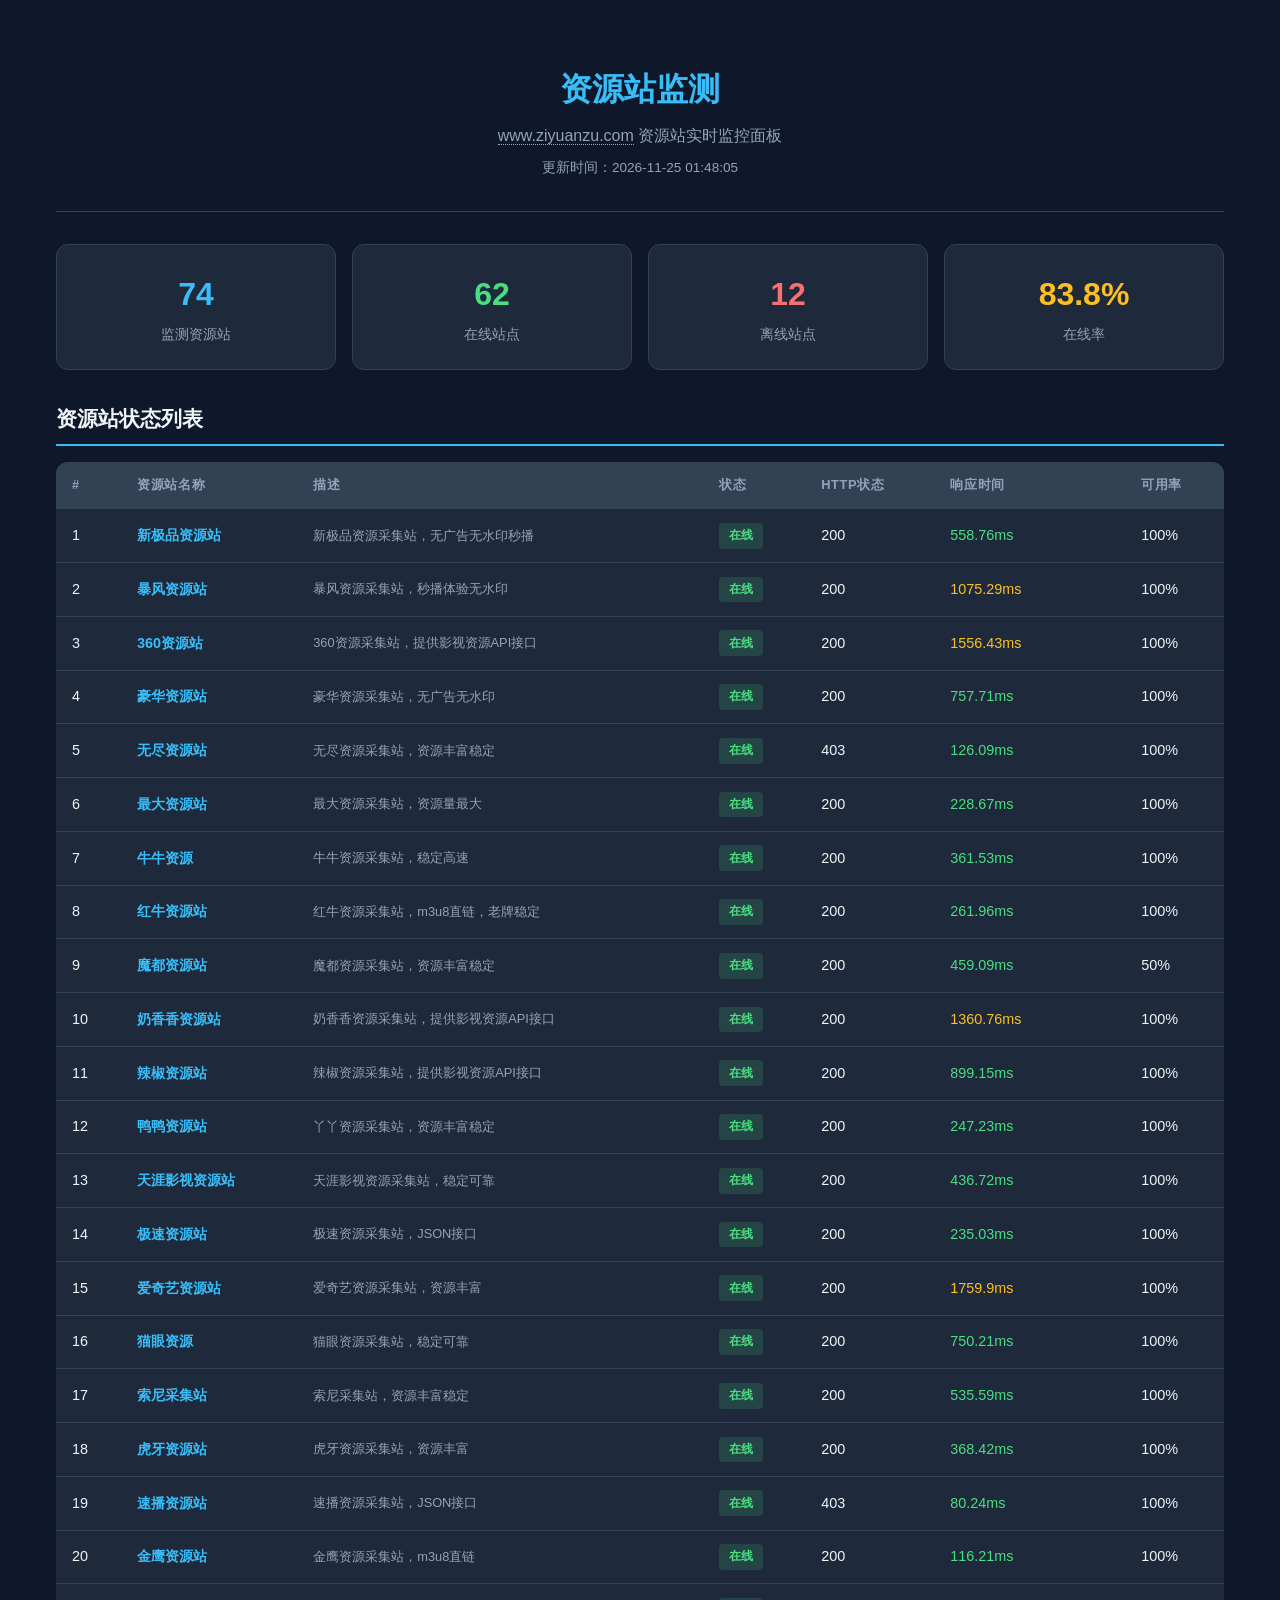
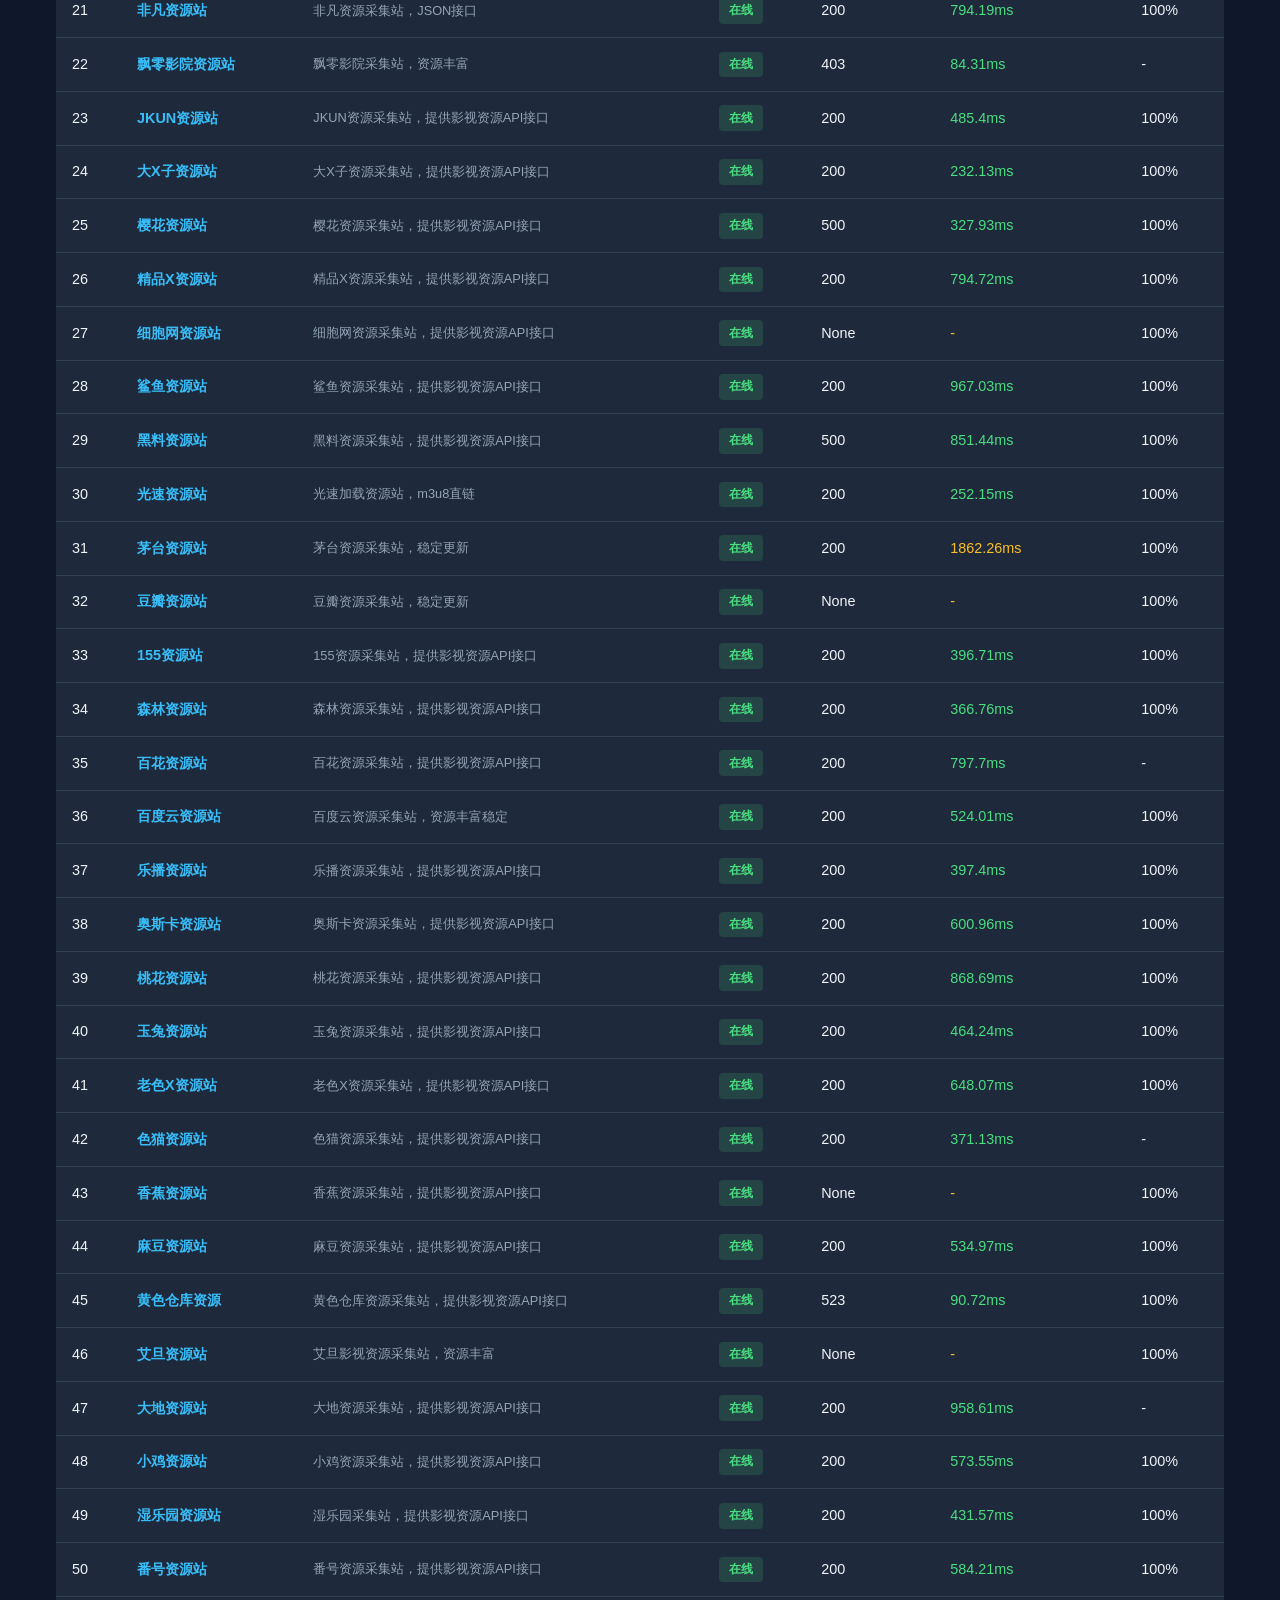
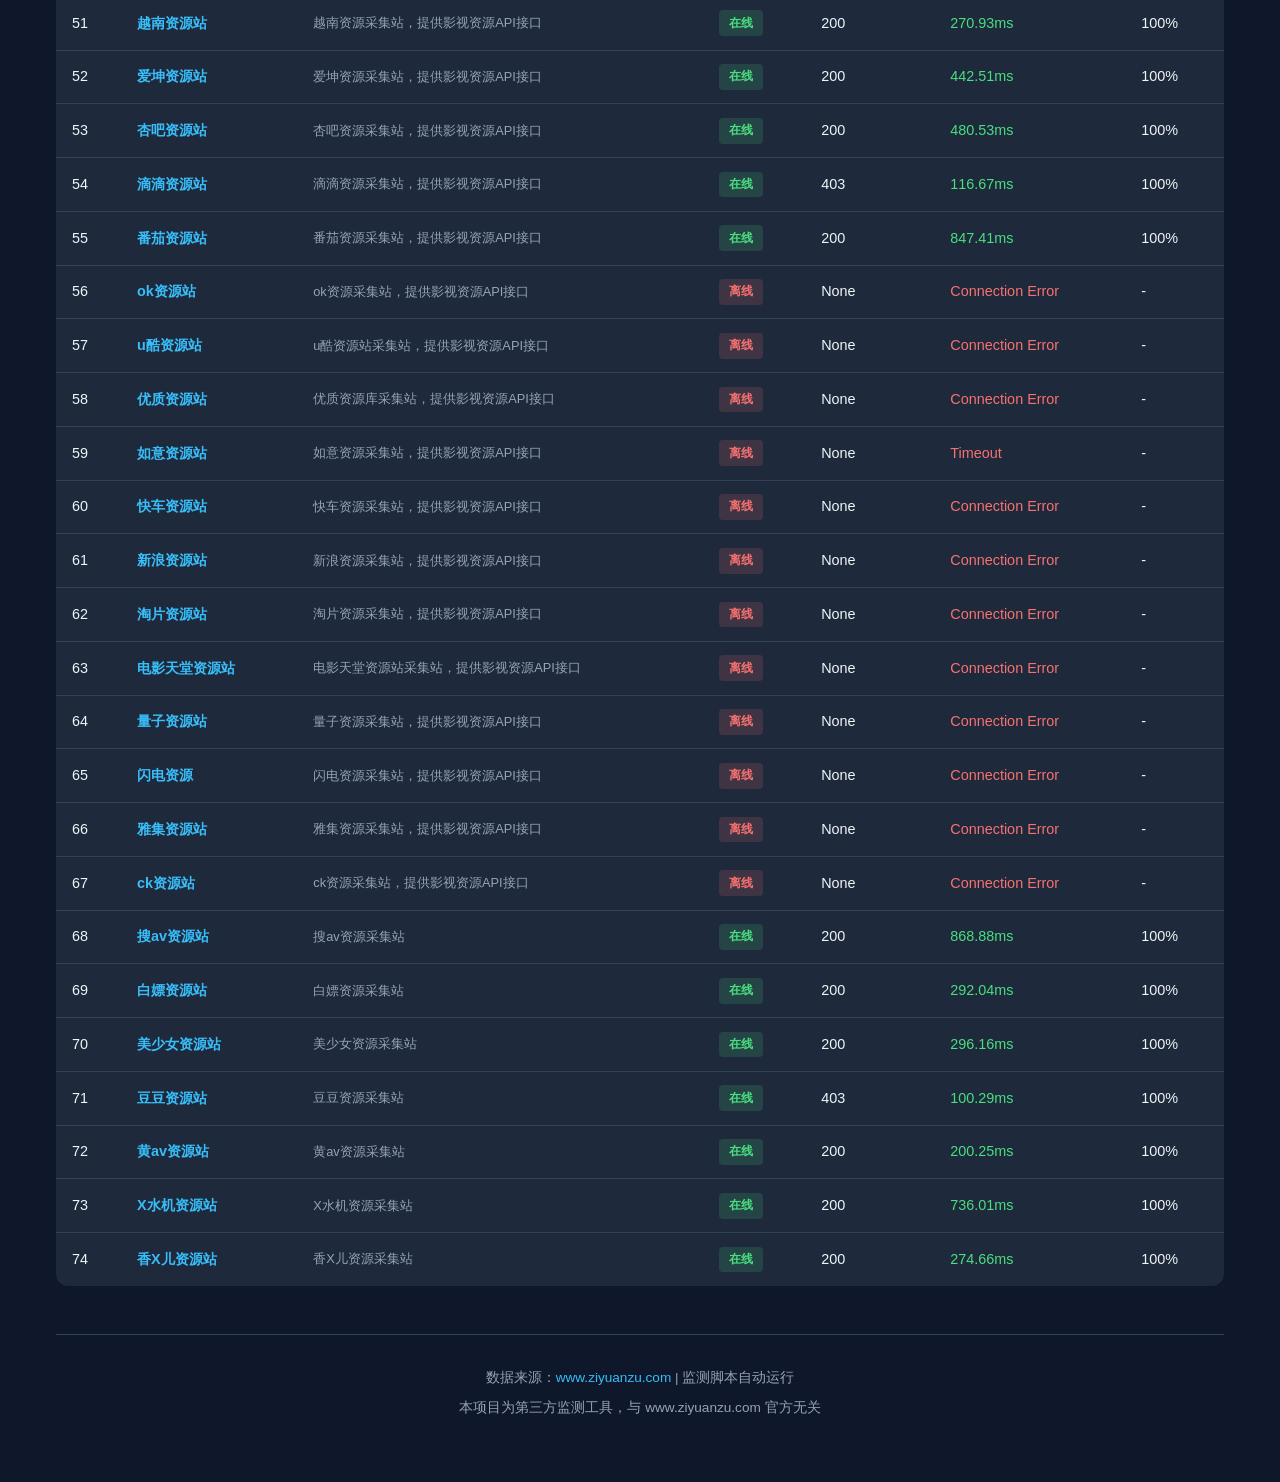
==== docs/index.html @ 6903dccc "📊 Update monitor data: 2026-11-25 01:48 UTC" ====
<!DOCTYPE html>
<html lang="zh-CN">
<head>
<meta charset="UTF-8">
<meta name="viewport" content="width=device-width, initial-scale=1.0">
<title>资源站监测 - www.ziyuanzu.com 资源站实时监控</title>
<meta name="description" content="www.ziyuanzu.com 资源站实时监测面板，共监测74个资源站，在线62个，离线12个。更新时间：2026-11-25 01:48:05">
<meta name="keywords" content="资源组, ziyuanzu, 影视资源站, 采集站监测, 资源站监控, 播放源检测">
<style>
  :root {
    --bg: #0f172a; --surface: #1e293b; --surface2: #334155;
    --ink: #f1f5f9; --muted: #94a3b8; --accent: #38bdf8; --accent2: #818cf8;
    --success: #4ade80; --danger: #f87171; --warning: #fbbf24;
  }
  * { margin:0; padding:0; box-sizing:border-box; }
  body { font-family: -apple-system, BlinkMacSystemFont, "Segoe UI", Roboto, "Noto Sans SC", sans-serif; background: var(--bg); color: var(--ink); line-height: 1.6; min-height: 100vh; }
  .container { max-width: 1200px; margin: 0 auto; padding: 2rem 1rem; }
  header { text-align: center; padding: 2rem 1rem; border-bottom: 1px solid var(--surface2); margin-bottom: 2rem; }
  header h1 { font-size: 2rem; font-weight: 800; color: var(--accent); margin-bottom: 0.5rem; }
  header .subtitle { color: var(--muted); font-size: 1rem; }
  header .update-time { color: var(--muted); font-size: 0.85rem; margin-top: 0.5rem; }
  .stats-grid { display: grid; grid-template-columns: repeat(auto-fit, minmax(180px, 1fr)); gap: 1rem; margin-bottom: 2rem; }
  .stat-card { background: var(--surface); border-radius: 12px; padding: 1.5rem; text-align: center; border: 1px solid var(--surface2); transition: transform 0.2s; }
  .stat-card:hover { transform: translateY(-4px); }
  .stat-card .number { font-size: 2rem; font-weight: 800; }
  .stat-card .label { color: var(--muted); font-size: 0.85rem; margin-top: 0.25rem; }
  .stat-card.total .number { color: var(--accent); }
  .stat-card.online .number { color: var(--success); }
  .stat-card.offline .number { color: var(--danger); }
  .stat-card.rate .number { color: var(--warning); }
  .section-title { font-size: 1.3rem; font-weight: 700; margin: 2rem 0 1rem; padding-bottom: 0.5rem; border-bottom: 2px solid var(--accent); }
  .resource-table { width: 100%; border-collapse: collapse; font-size: 0.9rem; background: var(--surface); border-radius: 12px; overflow: hidden; }
  .resource-table thead { background: var(--surface2); }
  .resource-table th, .resource-table td { padding: 0.85rem 1rem; text-align: left; }
  .resource-table th { font-weight: 600; color: var(--muted); font-size: 0.8rem; text-transform: uppercase; letter-spacing: 0.05em; }
  .resource-table tbody tr { border-bottom: 1px solid var(--surface2); transition: background 0.15s; }
  .resource-table tbody tr:hover { background: rgba(56,189,248,0.05); }
  .resource-table tbody tr:last-child { border-bottom: none; }
  .badge { display: inline-block; padding: 0.2rem 0.6rem; border-radius: 4px; font-size: 0.75rem; font-weight: 600; }
  .badge-online { background: rgba(74,222,128,0.15); color: var(--success); }
  .badge-offline { background: rgba(248,113,113,0.15); color: var(--danger); }
  .badge-unknown { background: rgba(251,191,36,0.15); color: var(--warning); }
  .resource-name { font-weight: 600; color: var(--accent); text-decoration: none; }
  .resource-name:hover { text-decoration: underline; }
  .resource-desc { color: var(--muted); font-size: 0.8rem; }
  .response-fast { color: var(--success); }
  .response-slow { color: var(--warning); }
  .response-timeout { color: var(--danger); }
  .footer { text-align: center; padding: 2rem; color: var(--muted); font-size: 0.85rem; border-top: 1px solid var(--surface2); margin-top: 3rem; }
  .footer a { color: var(--accent); text-decoration: none; }
  @media (max-width: 768px) { .resource-table { font-size: 0.8rem; } .resource-table th, .resource-table td { padding: 0.6rem 0.5rem; } .resource-desc { display: none; } header h1 { font-size: 1.5rem; } }
</style>
</head>
<body>
<div class="container">
<header>
  <h1>资源站监测</h1>
  <p class="subtitle"><a href="https://www.ziyuanzu.com/" target="_blank" rel="noopener" style="color:inherit;text-decoration:none;border-bottom:1px dotted;">www.ziyuanzu.com</a> 资源站实时监控面板</p>
  <p class="update-time">更新时间：2026-11-25 01:48:05</p>
</header>
<div class="stats-grid">
  <div class="stat-card total"><div class="number">74</div><div class="label">监测资源站</div></div>
  <div class="stat-card online"><div class="number">62</div><div class="label">在线站点</div></div>
  <div class="stat-card offline"><div class="number">12</div><div class="label">离线站点</div></div>
  <div class="stat-card rate"><div class="number">83.8%</div><div class="label">在线率</div></div>
</div>
<h2 class="section-title">资源站状态列表</h2>
<table class="resource-table">
  <thead><tr><th>#</th><th>资源站名称</th><th>描述</th><th>状态</th><th>HTTP状态</th><th>响应时间</th><th>可用率</th></tr></thead>
  <tbody>

    <tr>
      <td>1</td>
      <td><a class="resource-name" href="https://www.ziyuanzu.com/source/xinjipinziyuanzhan" target="_blank" rel="noopener">新极品资源站</a></td>
      <td class="resource-desc">新极品资源采集站，无广告无水印秒播</td>
      <td><span class="badge badge-online">在线</span></td>
      <td>200</td>
      <td class="response-fast">558.76ms</td>
      <td>100%</td>
    </tr>

    <tr>
      <td>2</td>
      <td><a class="resource-name" href="https://www.ziyuanzu.com/source/baofengziyuanzhan" target="_blank" rel="noopener">暴风资源站</a></td>
      <td class="resource-desc">暴风资源采集站，秒播体验无水印</td>
      <td><span class="badge badge-online">在线</span></td>
      <td>200</td>
      <td class="response-slow">1075.29ms</td>
      <td>100%</td>
    </tr>

    <tr>
      <td>3</td>
      <td><a class="resource-name" href="https://www.ziyuanzu.com/source/360ziyuanzhan" target="_blank" rel="noopener">360资源站</a></td>
      <td class="resource-desc">360资源采集站，提供影视资源API接口</td>
      <td><span class="badge badge-online">在线</span></td>
      <td>200</td>
      <td class="response-slow">1556.43ms</td>
      <td>100%</td>
    </tr>

    <tr>
      <td>4</td>
      <td><a class="resource-name" href="https://www.ziyuanzu.com/source/haohuaziyuanzhan" target="_blank" rel="noopener">豪华资源站</a></td>
      <td class="resource-desc">豪华资源采集站，无广告无水印</td>
      <td><span class="badge badge-online">在线</span></td>
      <td>200</td>
      <td class="response-fast">757.71ms</td>
      <td>100%</td>
    </tr>

    <tr>
      <td>5</td>
      <td><a class="resource-name" href="https://www.ziyuanzu.com/source/wujinziyuanzhan" target="_blank" rel="noopener">无尽资源站</a></td>
      <td class="resource-desc">无尽资源采集站，资源丰富稳定</td>
      <td><span class="badge badge-online">在线</span></td>
      <td>403</td>
      <td class="response-fast">126.09ms</td>
      <td>100%</td>
    </tr>

    <tr>
      <td>6</td>
      <td><a class="resource-name" href="https://www.ziyuanzu.com/source/zuidaziyuanzhan" target="_blank" rel="noopener">最大资源站</a></td>
      <td class="resource-desc">最大资源采集站，资源量最大</td>
      <td><span class="badge badge-online">在线</span></td>
      <td>200</td>
      <td class="response-fast">228.67ms</td>
      <td>100%</td>
    </tr>

    <tr>
      <td>7</td>
      <td><a class="resource-name" href="https://www.ziyuanzu.com/source/niuniuziyuan" target="_blank" rel="noopener">牛牛资源</a></td>
      <td class="resource-desc">牛牛资源采集站，稳定高速</td>
      <td><span class="badge badge-online">在线</span></td>
      <td>200</td>
      <td class="response-fast">361.53ms</td>
      <td>100%</td>
    </tr>

    <tr>
      <td>8</td>
      <td><a class="resource-name" href="https://www.ziyuanzu.com/source/hongniuziyuanzhan" target="_blank" rel="noopener">红牛资源站</a></td>
      <td class="resource-desc">红牛资源采集站，m3u8直链，老牌稳定</td>
      <td><span class="badge badge-online">在线</span></td>
      <td>200</td>
      <td class="response-fast">261.96ms</td>
      <td>100%</td>
    </tr>

    <tr>
      <td>9</td>
      <td><a class="resource-name" href="https://www.ziyuanzu.com/source/modouziyuanzhan" target="_blank" rel="noopener">魔都资源站</a></td>
      <td class="resource-desc">魔都资源采集站，资源丰富稳定</td>
      <td><span class="badge badge-online">在线</span></td>
      <td>200</td>
      <td class="response-fast">459.09ms</td>
      <td>50%</td>
    </tr>

    <tr>
      <td>10</td>
      <td><a class="resource-name" href="https://www.ziyuanzu.com/source/naixiangxiangziyuanzhan" target="_blank" rel="noopener">奶香香资源站</a></td>
      <td class="resource-desc">奶香香资源采集站，提供影视资源API接口</td>
      <td><span class="badge badge-online">在线</span></td>
      <td>200</td>
      <td class="response-slow">1360.76ms</td>
      <td>100%</td>
    </tr>

    <tr>
      <td>11</td>
      <td><a class="resource-name" href="https://www.ziyuanzu.com/source/lajiaoziyuanzhan" target="_blank" rel="noopener">辣椒资源站</a></td>
      <td class="resource-desc">辣椒资源采集站，提供影视资源API接口</td>
      <td><span class="badge badge-online">在线</span></td>
      <td>200</td>
      <td class="response-fast">899.15ms</td>
      <td>100%</td>
    </tr>

    <tr>
      <td>12</td>
      <td><a class="resource-name" href="https://www.ziyuanzu.com/source/yayaziyuanzhan" target="_blank" rel="noopener">鸭鸭资源站</a></td>
      <td class="resource-desc">丫丫资源采集站，资源丰富稳定</td>
      <td><span class="badge badge-online">在线</span></td>
      <td>200</td>
      <td class="response-fast">247.23ms</td>
      <td>100%</td>
    </tr>

    <tr>
      <td>13</td>
      <td><a class="resource-name" href="https://www.ziyuanzu.com/source/tianyayingshiziyuanzhan" target="_blank" rel="noopener">天涯影视资源站</a></td>
      <td class="resource-desc">天涯影视资源采集站，稳定可靠</td>
      <td><span class="badge badge-online">在线</span></td>
      <td>200</td>
      <td class="response-fast">436.72ms</td>
      <td>100%</td>
    </tr>

    <tr>
      <td>14</td>
      <td><a class="resource-name" href="https://www.ziyuanzu.com/source/jisuziyuanzhan" target="_blank" rel="noopener">极速资源站</a></td>
      <td class="resource-desc">极速资源采集站，JSON接口</td>
      <td><span class="badge badge-online">在线</span></td>
      <td>200</td>
      <td class="response-fast">235.03ms</td>
      <td>100%</td>
    </tr>

    <tr>
      <td>15</td>
      <td><a class="resource-name" href="https://www.ziyuanzu.com/source/aiqiyiziyuanzhan" target="_blank" rel="noopener">爱奇艺资源站</a></td>
      <td class="resource-desc">爱奇艺资源采集站，资源丰富</td>
      <td><span class="badge badge-online">在线</span></td>
      <td>200</td>
      <td class="response-slow">1759.9ms</td>
      <td>100%</td>
    </tr>

    <tr>
      <td>16</td>
      <td><a class="resource-name" href="https://www.ziyuanzu.com/source/maoyanziyuan" target="_blank" rel="noopener">猫眼资源</a></td>
      <td class="resource-desc">猫眼资源采集站，稳定可靠</td>
      <td><span class="badge badge-online">在线</span></td>
      <td>200</td>
      <td class="response-fast">750.21ms</td>
      <td>100%</td>
    </tr>

    <tr>
      <td>17</td>
      <td><a class="resource-name" href="https://www.ziyuanzu.com/source/suonicaijizhan" target="_blank" rel="noopener">索尼采集站</a></td>
      <td class="resource-desc">索尼采集站，资源丰富稳定</td>
      <td><span class="badge badge-online">在线</span></td>
      <td>200</td>
      <td class="response-fast">535.59ms</td>
      <td>100%</td>
    </tr>

    <tr>
      <td>18</td>
      <td><a class="resource-name" href="https://www.ziyuanzu.com/source/huyaziyuanzhan" target="_blank" rel="noopener">虎牙资源站</a></td>
      <td class="resource-desc">虎牙资源采集站，资源丰富</td>
      <td><span class="badge badge-online">在线</span></td>
      <td>200</td>
      <td class="response-fast">368.42ms</td>
      <td>100%</td>
    </tr>

    <tr>
      <td>19</td>
      <td><a class="resource-name" href="https://www.ziyuanzu.com/source/suboziyuanzhan" target="_blank" rel="noopener">速播资源站</a></td>
      <td class="resource-desc">速播资源采集站，JSON接口</td>
      <td><span class="badge badge-online">在线</span></td>
      <td>403</td>
      <td class="response-fast">80.24ms</td>
      <td>100%</td>
    </tr>

    <tr>
      <td>20</td>
      <td><a class="resource-name" href="https://www.ziyuanzu.com/source/jinyingziyuanzhan" target="_blank" rel="noopener">金鹰资源站</a></td>
      <td class="resource-desc">金鹰资源采集站，m3u8直链</td>
      <td><span class="badge badge-online">在线</span></td>
      <td>200</td>
      <td class="response-fast">116.21ms</td>
      <td>100%</td>
    </tr>

    <tr>
      <td>21</td>
      <td><a class="resource-name" href="https://www.ziyuanzu.com/source/feifanziyuanzhan" target="_blank" rel="noopener">非凡资源站</a></td>
      <td class="resource-desc">非凡资源采集站，JSON接口</td>
      <td><span class="badge badge-online">在线</span></td>
      <td>200</td>
      <td class="response-fast">794.19ms</td>
      <td>100%</td>
    </tr>

    <tr>
      <td>22</td>
      <td><a class="resource-name" href="https://www.ziyuanzu.com/source/piaolingyingyuanziyuanzhan" target="_blank" rel="noopener">飘零影院资源站</a></td>
      <td class="resource-desc">飘零影院采集站，资源丰富</td>
      <td><span class="badge badge-online">在线</span></td>
      <td>403</td>
      <td class="response-fast">84.31ms</td>
      <td>-</td>
    </tr>

    <tr>
      <td>23</td>
      <td><a class="resource-name" href="https://www.ziyuanzu.com/source/jkunziyuanzhan" target="_blank" rel="noopener">JKUN资源站</a></td>
      <td class="resource-desc">JKUN资源采集站，提供影视资源API接口</td>
      <td><span class="badge badge-online">在线</span></td>
      <td>200</td>
      <td class="response-fast">485.4ms</td>
      <td>100%</td>
    </tr>

    <tr>
      <td>24</td>
      <td><a class="resource-name" href="https://www.ziyuanzu.com/source/daxziziyuanzhan" target="_blank" rel="noopener">大X子资源站</a></td>
      <td class="resource-desc">大X子资源采集站，提供影视资源API接口</td>
      <td><span class="badge badge-online">在线</span></td>
      <td>200</td>
      <td class="response-fast">232.13ms</td>
      <td>100%</td>
    </tr>

    <tr>
      <td>25</td>
      <td><a class="resource-name" href="https://www.ziyuanzu.com/source/yinghuaziyuanzhan" target="_blank" rel="noopener">樱花资源站</a></td>
      <td class="resource-desc">樱花资源采集站，提供影视资源API接口</td>
      <td><span class="badge badge-online">在线</span></td>
      <td>500</td>
      <td class="response-fast">327.93ms</td>
      <td>100%</td>
    </tr>

    <tr>
      <td>26</td>
      <td><a class="resource-name" href="https://www.ziyuanzu.com/source/jingpinxziyuanzhan" target="_blank" rel="noopener">精品X资源站</a></td>
      <td class="resource-desc">精品X资源采集站，提供影视资源API接口</td>
      <td><span class="badge badge-online">在线</span></td>
      <td>200</td>
      <td class="response-fast">794.72ms</td>
      <td>100%</td>
    </tr>

    <tr>
      <td>27</td>
      <td><a class="resource-name" href="https://www.ziyuanzu.com/source/xibaowangziyuanzhan" target="_blank" rel="noopener">细胞网资源站</a></td>
      <td class="resource-desc">细胞网资源采集站，提供影视资源API接口</td>
      <td><span class="badge badge-online">在线</span></td>
      <td>None</td>
      <td class="response-slow">-</td>
      <td>100%</td>
    </tr>

    <tr>
      <td>28</td>
      <td><a class="resource-name" href="https://www.ziyuanzu.com/source/shayuziyuanzhan" target="_blank" rel="noopener">鲨鱼资源站</a></td>
      <td class="resource-desc">鲨鱼资源采集站，提供影视资源API接口</td>
      <td><span class="badge badge-online">在线</span></td>
      <td>200</td>
      <td class="response-fast">967.03ms</td>
      <td>100%</td>
    </tr>

    <tr>
      <td>29</td>
      <td><a class="resource-name" href="https://www.ziyuanzu.com/source/heiliaoziyuanzhan" target="_blank" rel="noopener">黑料资源站</a></td>
      <td class="resource-desc">黑料资源采集站，提供影视资源API接口</td>
      <td><span class="badge badge-online">在线</span></td>
      <td>500</td>
      <td class="response-fast">851.44ms</td>
      <td>100%</td>
    </tr>

    <tr>
      <td>30</td>
      <td><a class="resource-name" href="https://www.ziyuanzu.com/source/guangsuziyuanzhan" target="_blank" rel="noopener">光速资源站</a></td>
      <td class="resource-desc">光速加载资源站，m3u8直链</td>
      <td><span class="badge badge-online">在线</span></td>
      <td>200</td>
      <td class="response-fast">252.15ms</td>
      <td>100%</td>
    </tr>

    <tr>
      <td>31</td>
      <td><a class="resource-name" href="https://www.ziyuanzu.com/source/maotaiziyuanzhan" target="_blank" rel="noopener">茅台资源站</a></td>
      <td class="resource-desc">茅台资源采集站，稳定更新</td>
      <td><span class="badge badge-online">在线</span></td>
      <td>200</td>
      <td class="response-slow">1862.26ms</td>
      <td>100%</td>
    </tr>

    <tr>
      <td>32</td>
      <td><a class="resource-name" href="https://www.ziyuanzu.com/source/doubanziyuanzhan" target="_blank" rel="noopener">豆瓣资源站</a></td>
      <td class="resource-desc">豆瓣资源采集站，稳定更新</td>
      <td><span class="badge badge-online">在线</span></td>
      <td>None</td>
      <td class="response-slow">-</td>
      <td>100%</td>
    </tr>

    <tr>
      <td>33</td>
      <td><a class="resource-name" href="https://www.ziyuanzu.com/source/155ziyuanzhan" target="_blank" rel="noopener">155资源站</a></td>
      <td class="resource-desc">155资源采集站，提供影视资源API接口</td>
      <td><span class="badge badge-online">在线</span></td>
      <td>200</td>
      <td class="response-fast">396.71ms</td>
      <td>100%</td>
    </tr>

    <tr>
      <td>34</td>
      <td><a class="resource-name" href="https://www.ziyuanzu.com/source/senlinziyuanzhan" target="_blank" rel="noopener">森林资源站</a></td>
      <td class="resource-desc">森林资源采集站，提供影视资源API接口</td>
      <td><span class="badge badge-online">在线</span></td>
      <td>200</td>
      <td class="response-fast">366.76ms</td>
      <td>100%</td>
    </tr>

    <tr>
      <td>35</td>
      <td><a class="resource-name" href="https://www.ziyuanzu.com/source/baihuaziyuanzhan" target="_blank" rel="noopener">百花资源站</a></td>
      <td class="resource-desc">百花资源采集站，提供影视资源API接口</td>
      <td><span class="badge badge-online">在线</span></td>
      <td>200</td>
      <td class="response-fast">797.7ms</td>
      <td>-</td>
    </tr>

    <tr>
      <td>36</td>
      <td><a class="resource-name" href="https://www.ziyuanzu.com/source/baiduyunziyuanzhan" target="_blank" rel="noopener">百度云资源站</a></td>
      <td class="resource-desc">百度云资源采集站，资源丰富稳定</td>
      <td><span class="badge badge-online">在线</span></td>
      <td>200</td>
      <td class="response-fast">524.01ms</td>
      <td>100%</td>
    </tr>

    <tr>
      <td>37</td>
      <td><a class="resource-name" href="https://www.ziyuanzu.com/source/leboziyuanzhan" target="_blank" rel="noopener">乐播资源站</a></td>
      <td class="resource-desc">乐播资源采集站，提供影视资源API接口</td>
      <td><span class="badge badge-online">在线</span></td>
      <td>200</td>
      <td class="response-fast">397.4ms</td>
      <td>100%</td>
    </tr>

    <tr>
      <td>38</td>
      <td><a class="resource-name" href="https://www.ziyuanzu.com/source/aosikaziyuanzhan" target="_blank" rel="noopener">奥斯卡资源站</a></td>
      <td class="resource-desc">奥斯卡资源采集站，提供影视资源API接口</td>
      <td><span class="badge badge-online">在线</span></td>
      <td>200</td>
      <td class="response-fast">600.96ms</td>
      <td>100%</td>
    </tr>

    <tr>
      <td>39</td>
      <td><a class="resource-name" href="https://www.ziyuanzu.com/source/taohuaziyuanzhan" target="_blank" rel="noopener">桃花资源站</a></td>
      <td class="resource-desc">桃花资源采集站，提供影视资源API接口</td>
      <td><span class="badge badge-online">在线</span></td>
      <td>200</td>
      <td class="response-fast">868.69ms</td>
      <td>100%</td>
    </tr>

    <tr>
      <td>40</td>
      <td><a class="resource-name" href="https://www.ziyuanzu.com/source/yutuziyuanzhan" target="_blank" rel="noopener">玉兔资源站</a></td>
      <td class="resource-desc">玉兔资源采集站，提供影视资源API接口</td>
      <td><span class="badge badge-online">在线</span></td>
      <td>200</td>
      <td class="response-fast">464.24ms</td>
      <td>100%</td>
    </tr>

    <tr>
      <td>41</td>
      <td><a class="resource-name" href="https://www.ziyuanzu.com/source/laosexziyuanzhan" target="_blank" rel="noopener">老色X资源站</a></td>
      <td class="resource-desc">老色X资源采集站，提供影视资源API接口</td>
      <td><span class="badge badge-online">在线</span></td>
      <td>200</td>
      <td class="response-fast">648.07ms</td>
      <td>100%</td>
    </tr>

    <tr>
      <td>42</td>
      <td><a class="resource-name" href="https://www.ziyuanzu.com/source/semaoziyuanzhan" target="_blank" rel="noopener">色猫资源站</a></td>
      <td class="resource-desc">色猫资源采集站，提供影视资源API接口</td>
      <td><span class="badge badge-online">在线</span></td>
      <td>200</td>
      <td class="response-fast">371.13ms</td>
      <td>-</td>
    </tr>

    <tr>
      <td>43</td>
      <td><a class="resource-name" href="https://www.ziyuanzu.com/source/xiangjiaoziyuanzhan" target="_blank" rel="noopener">香蕉资源站</a></td>
      <td class="resource-desc">香蕉资源采集站，提供影视资源API接口</td>
      <td><span class="badge badge-online">在线</span></td>
      <td>None</td>
      <td class="response-slow">-</td>
      <td>100%</td>
    </tr>

    <tr>
      <td>44</td>
      <td><a class="resource-name" href="https://www.ziyuanzu.com/source/madouziyuanzhan" target="_blank" rel="noopener">麻豆资源站</a></td>
      <td class="resource-desc">麻豆资源采集站，提供影视资源API接口</td>
      <td><span class="badge badge-online">在线</span></td>
      <td>200</td>
      <td class="response-fast">534.97ms</td>
      <td>100%</td>
    </tr>

    <tr>
      <td>45</td>
      <td><a class="resource-name" href="https://www.ziyuanzu.com/source/huangsecangkuziyuan" target="_blank" rel="noopener">黄色仓库资源</a></td>
      <td class="resource-desc">黄色仓库资源采集站，提供影视资源API接口</td>
      <td><span class="badge badge-online">在线</span></td>
      <td>523</td>
      <td class="response-fast">90.72ms</td>
      <td>100%</td>
    </tr>

    <tr>
      <td>46</td>
      <td><a class="resource-name" href="https://www.ziyuanzu.com/source/aidanziyuanzhan" target="_blank" rel="noopener">艾旦资源站</a></td>
      <td class="resource-desc">艾旦影视资源采集站，资源丰富</td>
      <td><span class="badge badge-online">在线</span></td>
      <td>None</td>
      <td class="response-slow">-</td>
      <td>100%</td>
    </tr>

    <tr>
      <td>47</td>
      <td><a class="resource-name" href="https://www.ziyuanzu.com/source/dadiziyuanzhan" target="_blank" rel="noopener">大地资源站</a></td>
      <td class="resource-desc">大地资源采集站，提供影视资源API接口</td>
      <td><span class="badge badge-online">在线</span></td>
      <td>200</td>
      <td class="response-fast">958.61ms</td>
      <td>-</td>
    </tr>

    <tr>
      <td>48</td>
      <td><a class="resource-name" href="https://www.ziyuanzu.com/source/xiaojiziyuanzhan" target="_blank" rel="noopener">小鸡资源站</a></td>
      <td class="resource-desc">小鸡资源采集站，提供影视资源API接口</td>
      <td><span class="badge badge-online">在线</span></td>
      <td>200</td>
      <td class="response-fast">573.55ms</td>
      <td>100%</td>
    </tr>

    <tr>
      <td>49</td>
      <td><a class="resource-name" href="https://www.ziyuanzu.com/source/shileyuanziyuanzhan" target="_blank" rel="noopener">湿乐园资源站</a></td>
      <td class="resource-desc">湿乐园采集站，提供影视资源API接口</td>
      <td><span class="badge badge-online">在线</span></td>
      <td>200</td>
      <td class="response-fast">431.57ms</td>
      <td>100%</td>
    </tr>

    <tr>
      <td>50</td>
      <td><a class="resource-name" href="https://www.ziyuanzu.com/source/fanhaoziyuanzhan" target="_blank" rel="noopener">番号资源站</a></td>
      <td class="resource-desc">番号资源采集站，提供影视资源API接口</td>
      <td><span class="badge badge-online">在线</span></td>
      <td>200</td>
      <td class="response-fast">584.21ms</td>
      <td>100%</td>
    </tr>

    <tr>
      <td>51</td>
      <td><a class="resource-name" href="https://www.ziyuanzu.com/source/yuenanziyuanzhan" target="_blank" rel="noopener">越南资源站</a></td>
      <td class="resource-desc">越南资源采集站，提供影视资源API接口</td>
      <td><span class="badge badge-online">在线</span></td>
      <td>200</td>
      <td class="response-fast">270.93ms</td>
      <td>100%</td>
    </tr>

    <tr>
      <td>52</td>
      <td><a class="resource-name" href="https://www.ziyuanzu.com/source/aikunziyuanzhan" target="_blank" rel="noopener">爱坤资源站</a></td>
      <td class="resource-desc">爱坤资源采集站，提供影视资源API接口</td>
      <td><span class="badge badge-online">在线</span></td>
      <td>200</td>
      <td class="response-fast">442.51ms</td>
      <td>100%</td>
    </tr>

    <tr>
      <td>53</td>
      <td><a class="resource-name" href="https://www.ziyuanzu.com/source/xingbaziyuanzhan" target="_blank" rel="noopener">杏吧资源站</a></td>
      <td class="resource-desc">杏吧资源采集站，提供影视资源API接口</td>
      <td><span class="badge badge-online">在线</span></td>
      <td>200</td>
      <td class="response-fast">480.53ms</td>
      <td>100%</td>
    </tr>

    <tr>
      <td>54</td>
      <td><a class="resource-name" href="https://www.ziyuanzu.com/source/didiziyuanzhan" target="_blank" rel="noopener">滴滴资源站</a></td>
      <td class="resource-desc">滴滴资源采集站，提供影视资源API接口</td>
      <td><span class="badge badge-online">在线</span></td>
      <td>403</td>
      <td class="response-fast">116.67ms</td>
      <td>100%</td>
    </tr>

    <tr>
      <td>55</td>
      <td><a class="resource-name" href="https://www.ziyuanzu.com/source/fanjiaziyuanzhan" target="_blank" rel="noopener">番茄资源站</a></td>
      <td class="resource-desc">番茄资源采集站，提供影视资源API接口</td>
      <td><span class="badge badge-online">在线</span></td>
      <td>200</td>
      <td class="response-fast">847.41ms</td>
      <td>100%</td>
    </tr>

    <tr>
      <td>56</td>
      <td><a class="resource-name" href="https://www.ziyuanzu.com/source/okziyuanzhan" target="_blank" rel="noopener">ok资源站</a></td>
      <td class="resource-desc">ok资源采集站，提供影视资源API接口</td>
      <td><span class="badge badge-offline">离线</span></td>
      <td>None</td>
      <td class="response-timeout">Connection Error</td>
      <td>-</td>
    </tr>

    <tr>
      <td>57</td>
      <td><a class="resource-name" href="https://www.ziyuanzu.com/source/ukuziyuanzhan" target="_blank" rel="noopener">u酷资源站</a></td>
      <td class="resource-desc">u酷资源站采集站，提供影视资源API接口</td>
      <td><span class="badge badge-offline">离线</span></td>
      <td>None</td>
      <td class="response-timeout">Connection Error</td>
      <td>-</td>
    </tr>

    <tr>
      <td>58</td>
      <td><a class="resource-name" href="https://www.ziyuanzu.com/source/youzhiziyuanzhan" target="_blank" rel="noopener">优质资源站</a></td>
      <td class="resource-desc">优质资源库采集站，提供影视资源API接口</td>
      <td><span class="badge badge-offline">离线</span></td>
      <td>None</td>
      <td class="response-timeout">Connection Error</td>
      <td>-</td>
    </tr>

    <tr>
      <td>59</td>
      <td><a class="resource-name" href="https://www.ziyuanzu.com/source/ruyiziyuanzhan" target="_blank" rel="noopener">如意资源站</a></td>
      <td class="resource-desc">如意资源采集站，提供影视资源API接口</td>
      <td><span class="badge badge-offline">离线</span></td>
      <td>None</td>
      <td class="response-timeout">Timeout</td>
      <td>-</td>
    </tr>

    <tr>
      <td>60</td>
      <td><a class="resource-name" href="https://www.ziyuanzu.com/source/kuaicheziyuanzhan" target="_blank" rel="noopener">快车资源站</a></td>
      <td class="resource-desc">快车资源采集站，提供影视资源API接口</td>
      <td><span class="badge badge-offline">离线</span></td>
      <td>None</td>
      <td class="response-timeout">Connection Error</td>
      <td>-</td>
    </tr>

    <tr>
      <td>61</td>
      <td><a class="resource-name" href="https://www.ziyuanzu.com/source/xinlangziyuanzhan" target="_blank" rel="noopener">新浪资源站</a></td>
      <td class="resource-desc">新浪资源采集站，提供影视资源API接口</td>
      <td><span class="badge badge-offline">离线</span></td>
      <td>None</td>
      <td class="response-timeout">Connection Error</td>
      <td>-</td>
    </tr>

    <tr>
      <td>62</td>
      <td><a class="resource-name" href="https://www.ziyuanzu.com/source/taopianziyuanzhan" target="_blank" rel="noopener">淘片资源站</a></td>
      <td class="resource-desc">淘片资源采集站，提供影视资源API接口</td>
      <td><span class="badge badge-offline">离线</span></td>
      <td>None</td>
      <td class="response-timeout">Connection Error</td>
      <td>-</td>
    </tr>

    <tr>
      <td>63</td>
      <td><a class="resource-name" href="https://www.ziyuanzu.com/source/dianyingtiantangziyuanzhan" target="_blank" rel="noopener">电影天堂资源站</a></td>
      <td class="resource-desc">电影天堂资源站采集站，提供影视资源API接口</td>
      <td><span class="badge badge-offline">离线</span></td>
      <td>None</td>
      <td class="response-timeout">Connection Error</td>
      <td>-</td>
    </tr>

    <tr>
      <td>64</td>
      <td><a class="resource-name" href="https://www.ziyuanzu.com/source/liangziziyuanzhan" target="_blank" rel="noopener">量子资源站</a></td>
      <td class="resource-desc">量子资源采集站，提供影视资源API接口</td>
      <td><span class="badge badge-offline">离线</span></td>
      <td>None</td>
      <td class="response-timeout">Connection Error</td>
      <td>-</td>
    </tr>

    <tr>
      <td>65</td>
      <td><a class="resource-name" href="https://www.ziyuanzu.com/source/shandianziyuan" target="_blank" rel="noopener">闪电资源</a></td>
      <td class="resource-desc">闪电资源采集站，提供影视资源API接口</td>
      <td><span class="badge badge-offline">离线</span></td>
      <td>None</td>
      <td class="response-timeout">Connection Error</td>
      <td>-</td>
    </tr>

    <tr>
      <td>66</td>
      <td><a class="resource-name" href="https://www.ziyuanzu.com/source/yajiziyuanzhan" target="_blank" rel="noopener">雅集资源站</a></td>
      <td class="resource-desc">雅集资源采集站，提供影视资源API接口</td>
      <td><span class="badge badge-offline">离线</span></td>
      <td>None</td>
      <td class="response-timeout">Connection Error</td>
      <td>-</td>
    </tr>

    <tr>
      <td>67</td>
      <td><a class="resource-name" href="https://www.ziyuanzu.com/source/ckziyuanzhan" target="_blank" rel="noopener">ck资源站</a></td>
      <td class="resource-desc">ck资源采集站，提供影视资源API接口</td>
      <td><span class="badge badge-offline">离线</span></td>
      <td>None</td>
      <td class="response-timeout">Connection Error</td>
      <td>-</td>
    </tr>

    <tr>
      <td>68</td>
      <td><a class="resource-name" href="https://www.ziyuanzu.com/source/souavziyuanzhan" target="_blank" rel="noopener">搜av资源站</a></td>
      <td class="resource-desc">搜av资源采集站</td>
      <td><span class="badge badge-online">在线</span></td>
      <td>200</td>
      <td class="response-fast">868.88ms</td>
      <td>100%</td>
    </tr>

    <tr>
      <td>69</td>
      <td><a class="resource-name" href="https://www.ziyuanzu.com/source/baipiaoziyuanzhan" target="_blank" rel="noopener">白嫖资源站</a></td>
      <td class="resource-desc">白嫖资源采集站</td>
      <td><span class="badge badge-online">在线</span></td>
      <td>200</td>
      <td class="response-fast">292.04ms</td>
      <td>100%</td>
    </tr>

    <tr>
      <td>70</td>
      <td><a class="resource-name" href="https://www.ziyuanzu.com/source/meishaonvziyuanzhan" target="_blank" rel="noopener">美少女资源站</a></td>
      <td class="resource-desc">美少女资源采集站</td>
      <td><span class="badge badge-online">在线</span></td>
      <td>200</td>
      <td class="response-fast">296.16ms</td>
      <td>100%</td>
    </tr>

    <tr>
      <td>71</td>
      <td><a class="resource-name" href="https://www.ziyuanzu.com/source/doudouziyuanzhan" target="_blank" rel="noopener">豆豆资源站</a></td>
      <td class="resource-desc">豆豆资源采集站</td>
      <td><span class="badge badge-online">在线</span></td>
      <td>403</td>
      <td class="response-fast">100.29ms</td>
      <td>100%</td>
    </tr>

    <tr>
      <td>72</td>
      <td><a class="resource-name" href="https://www.ziyuanzu.com/source/huangavziyuanzhan" target="_blank" rel="noopener">黄av资源站</a></td>
      <td class="resource-desc">黄av资源采集站</td>
      <td><span class="badge badge-online">在线</span></td>
      <td>200</td>
      <td class="response-fast">200.25ms</td>
      <td>100%</td>
    </tr>

    <tr>
      <td>73</td>
      <td><a class="resource-name" href="https://www.ziyuanzu.com/source/xshuijiziyuanzhan" target="_blank" rel="noopener">X水机资源站</a></td>
      <td class="resource-desc">X水机资源采集站</td>
      <td><span class="badge badge-online">在线</span></td>
      <td>200</td>
      <td class="response-fast">736.01ms</td>
      <td>100%</td>
    </tr>

    <tr>
      <td>74</td>
      <td><a class="resource-name" href="https://www.ziyuanzu.com/source/xiangxerziyuanzhan" target="_blank" rel="noopener">香X儿资源站</a></td>
      <td class="resource-desc">香X儿资源采集站</td>
      <td><span class="badge badge-online">在线</span></td>
      <td>200</td>
      <td class="response-fast">274.66ms</td>
      <td>100%</td>
    </tr>

  </tbody>
</table>
<div class="footer">
  <p>数据来源：<a href="https://www.ziyuanzu.com/" target="_blank" rel="noopener">www.ziyuanzu.com</a> | 监测脚本自动运行</p>
  <p style="margin-top:0.5rem;">本项目为第三方监测工具，与 www.ziyuanzu.com 官方无关</p>
</div>
</div>
</body>
</html>
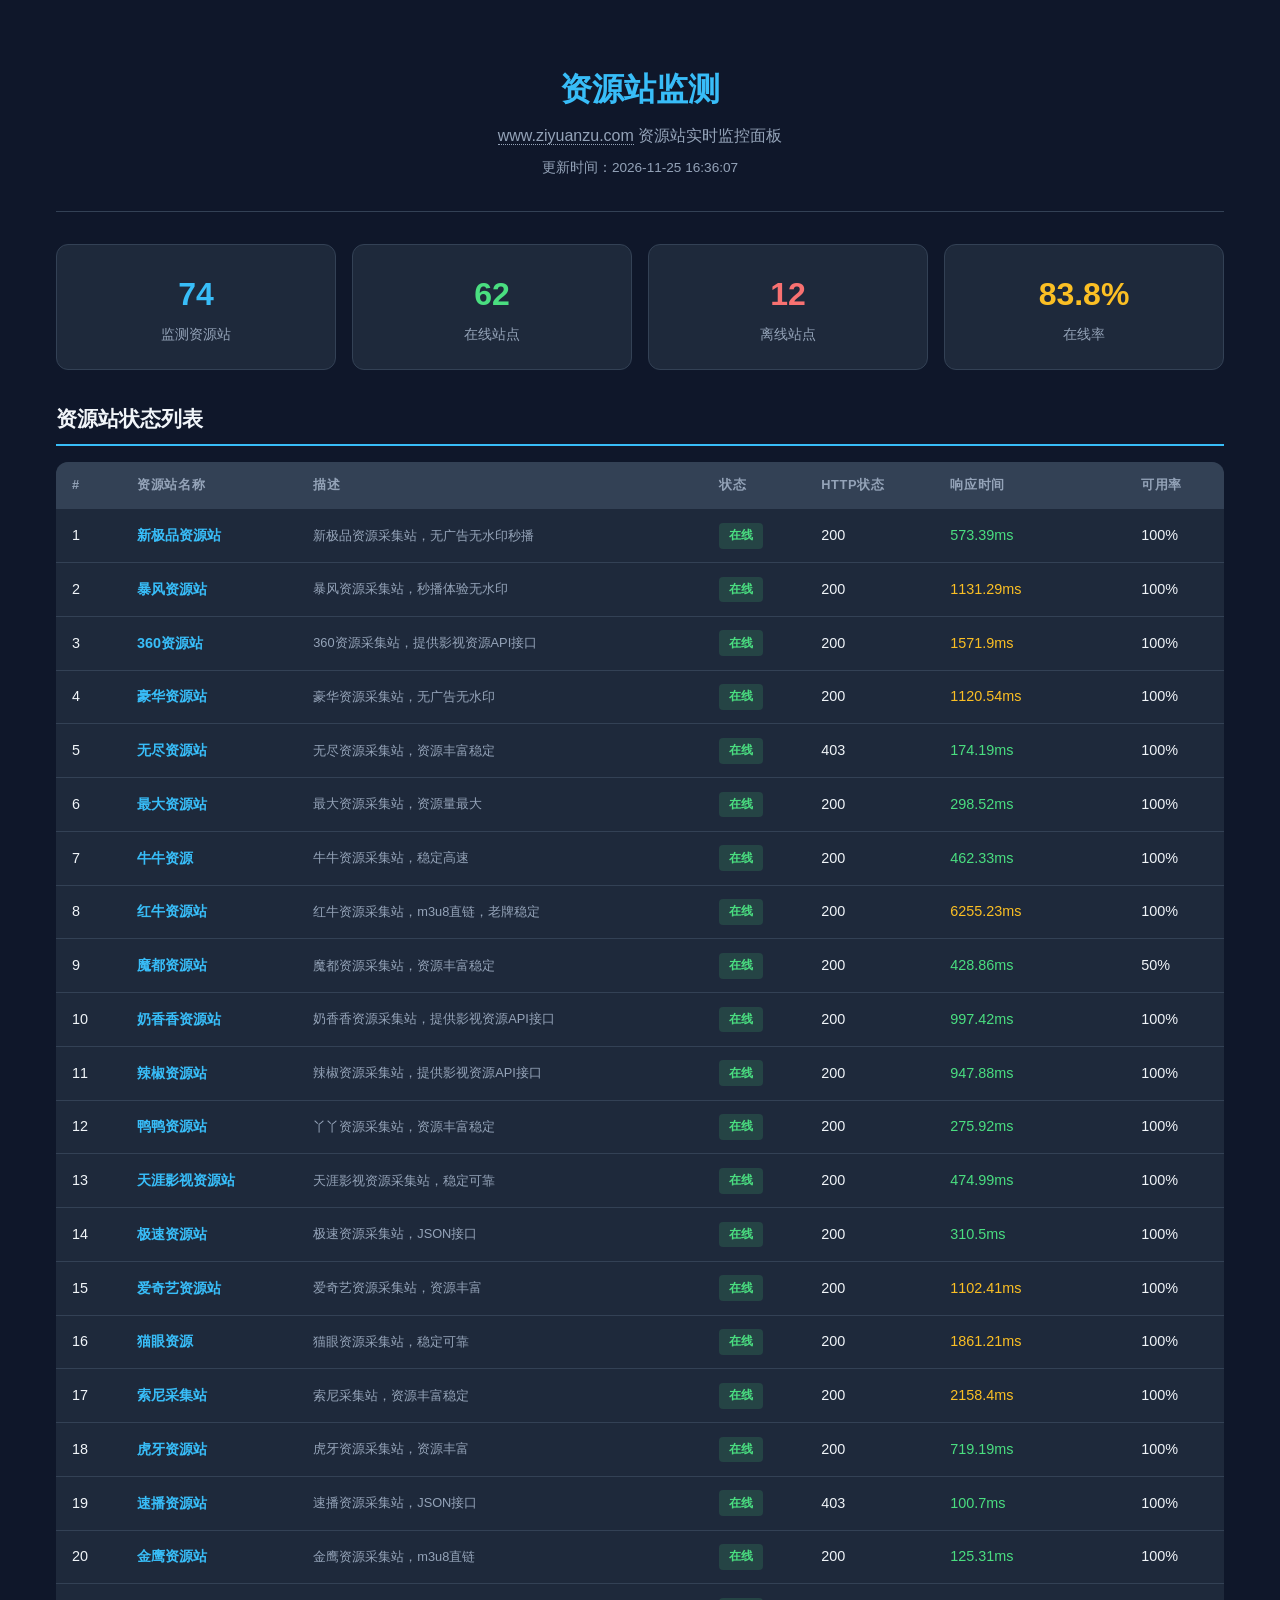
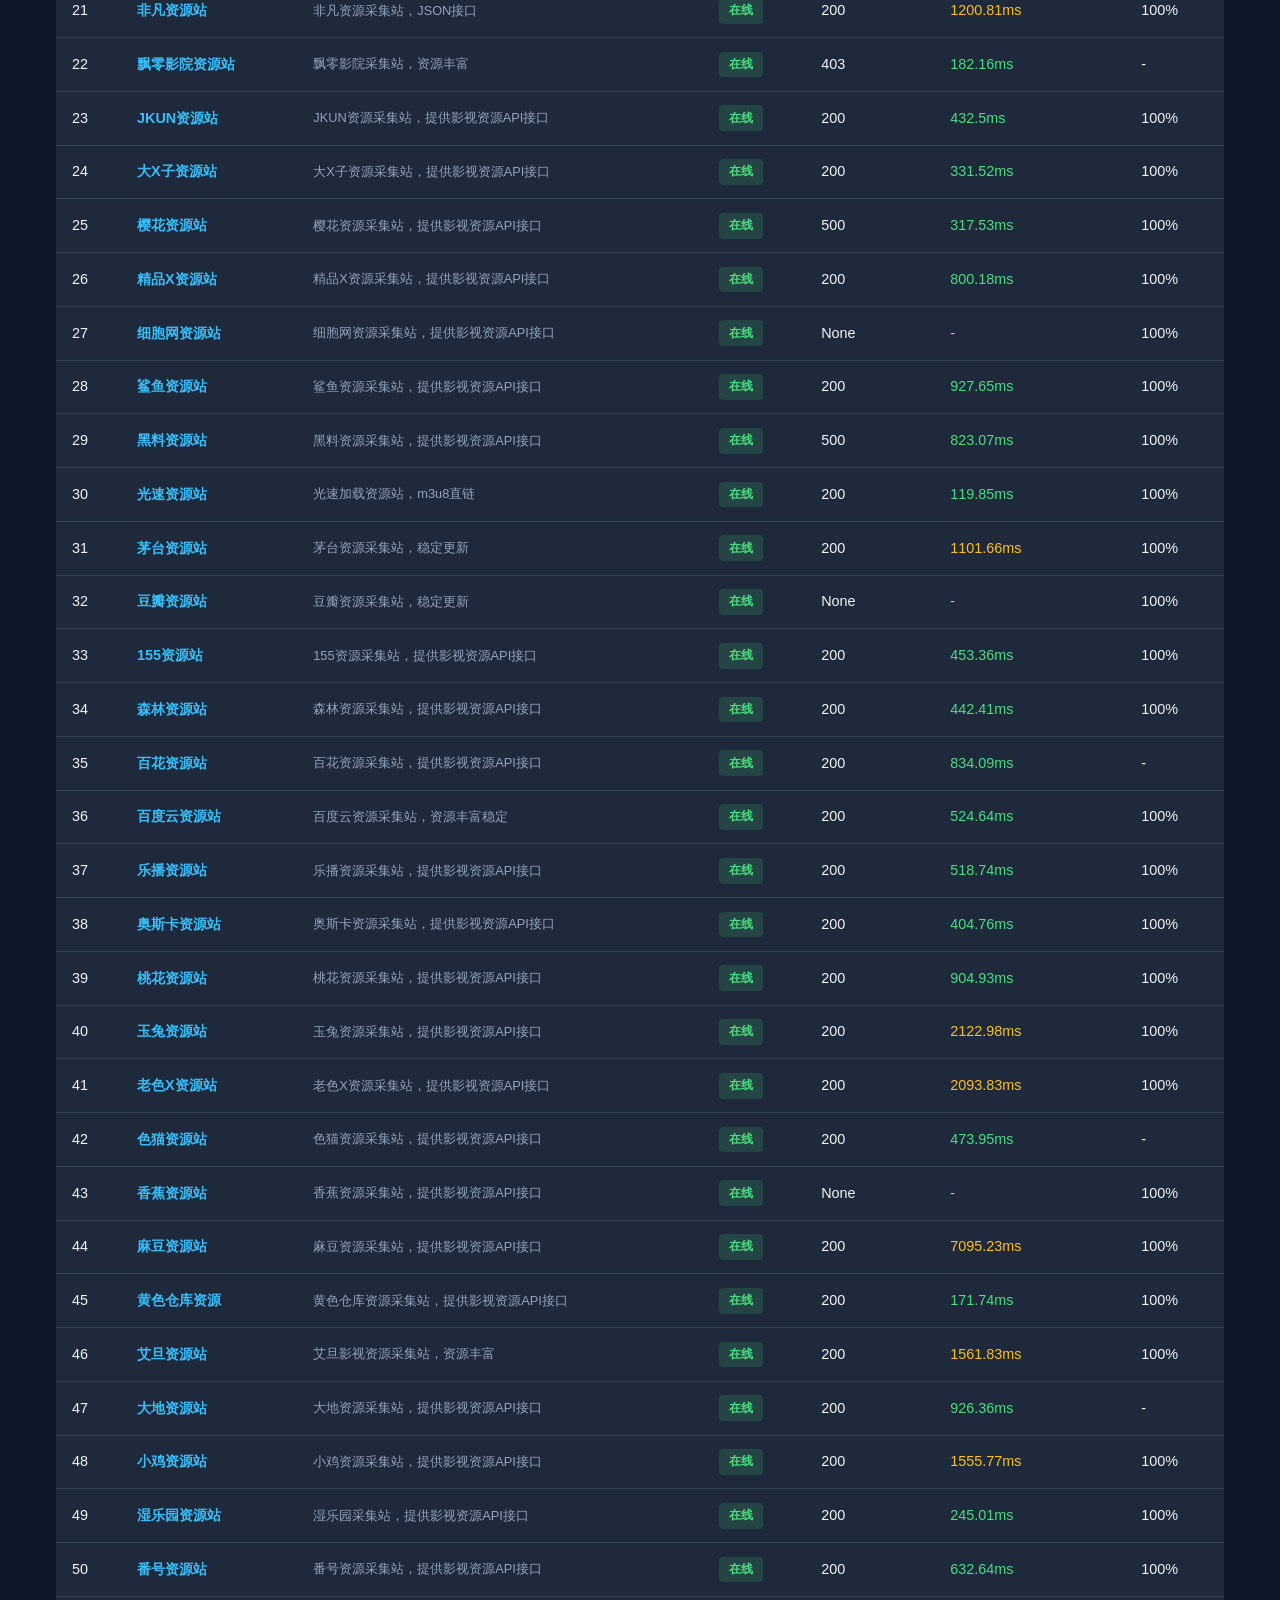
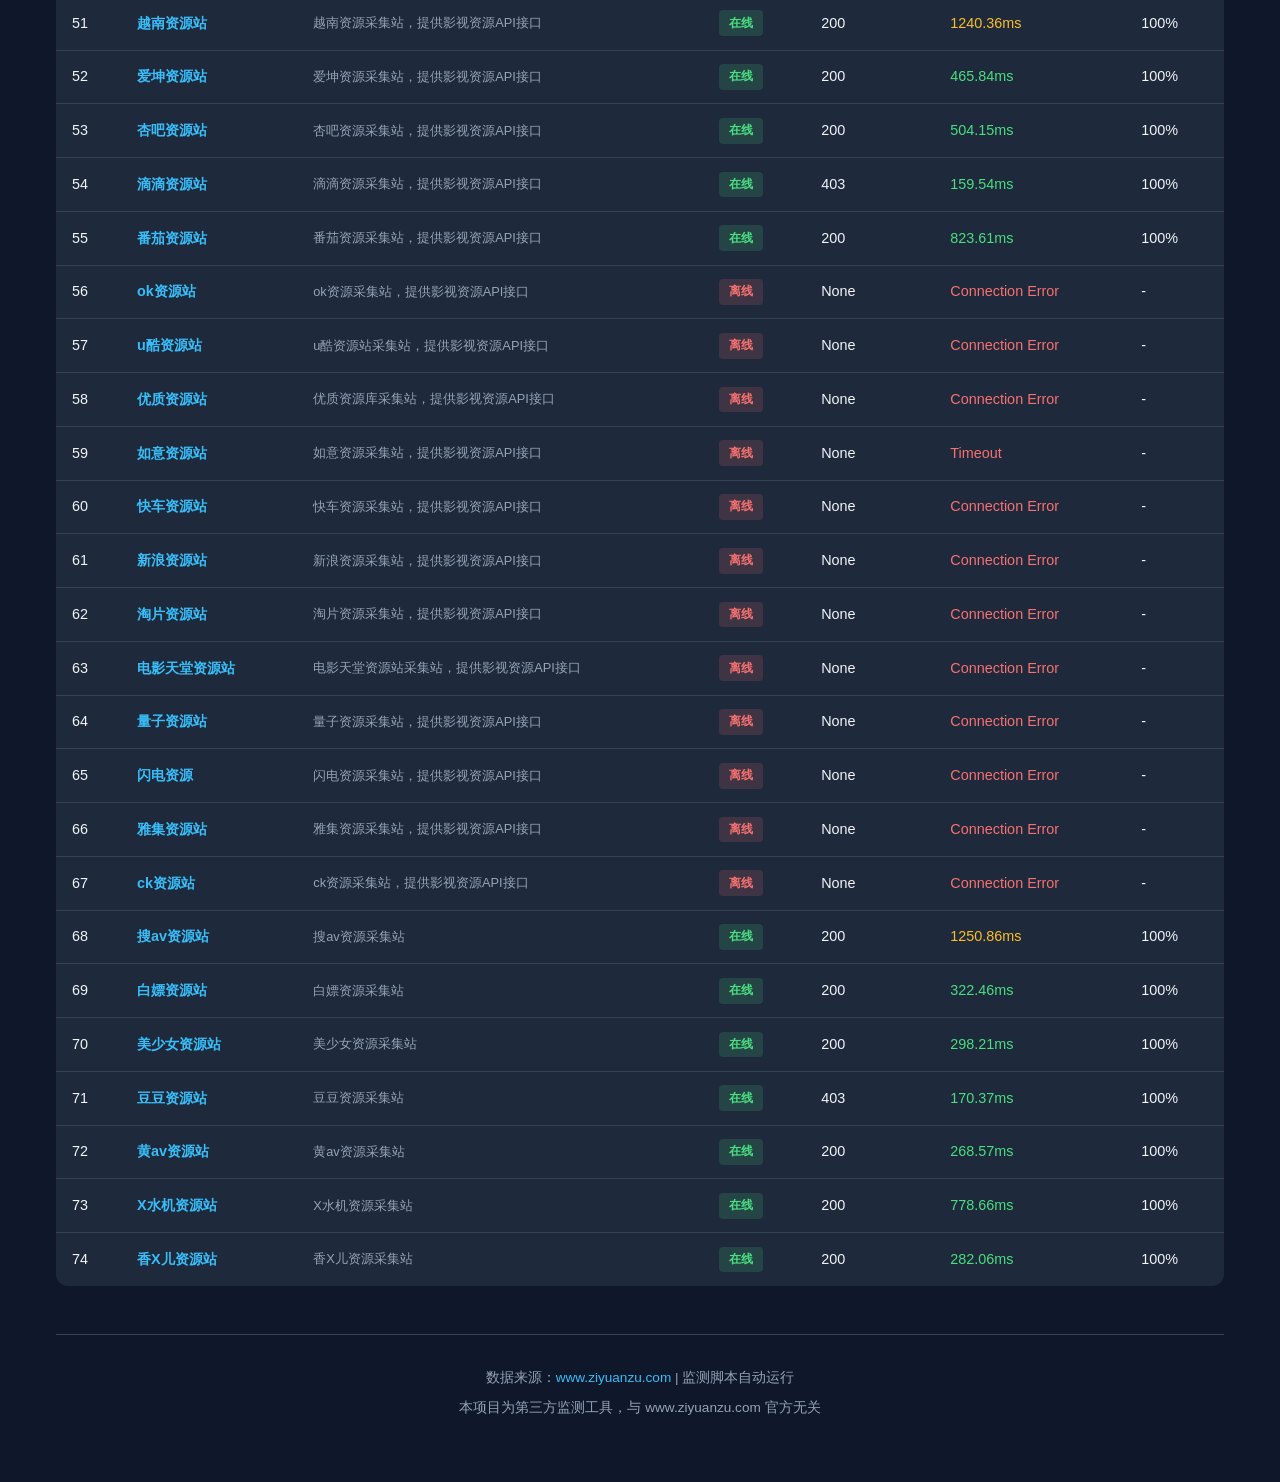
==== commit 017b358e: "📊 Update monitor data: 2026-11-25 16:36 UTC" ====
--- a/docs/index.html
+++ b/docs/index.html
@@ -4,7 +4,7 @@
 <meta charset="UTF-8">
 <meta name="viewport" content="width=device-width, initial-scale=1.0">
 <title>资源站监测 - www.ziyuanzu.com 资源站实时监控</title>
-<meta name="description" content="www.ziyuanzu.com 资源站实时监测面板，共监测74个资源站，在线62个，离线12个。更新时间：2026-11-25 01:48:05">
+<meta name="description" content="www.ziyuanzu.com 资源站实时监测面板，共监测74个资源站，在线62个，离线12个。更新时间：2026-11-25 16:36:07">
 <meta name="keywords" content="资源组, ziyuanzu, 影视资源站, 采集站监测, 资源站监控, 播放源检测">
 <style>
   :root {
@@ -56,7 +56,7 @@
 <header>
   <h1>资源站监测</h1>
   <p class="subtitle"><a href="https://www.ziyuanzu.com/" target="_blank" rel="noopener" style="color:inherit;text-decoration:none;border-bottom:1px dotted;">www.ziyuanzu.com</a> 资源站实时监控面板</p>
-  <p class="update-time">更新时间：2026-11-25 01:48:05</p>
+  <p class="update-time">更新时间：2026-11-25 16:36:07</p>
 </header>
 <div class="stats-grid">
   <div class="stat-card total"><div class="number">74</div><div class="label">监测资源站</div></div>
@@ -75,7 +75,7 @@
       <td class="resource-desc">新极品资源采集站，无广告无水印秒播</td>
       <td><span class="badge badge-online">在线</span></td>
       <td>200</td>
-      <td class="response-fast">558.76ms</td>
+      <td class="response-fast">573.39ms</td>
       <td>100%</td>
     </tr>
 
@@ -85,7 +85,7 @@
       <td class="resource-desc">暴风资源采集站，秒播体验无水印</td>
       <td><span class="badge badge-online">在线</span></td>
       <td>200</td>
-      <td class="response-slow">1075.29ms</td>
+      <td class="response-slow">1131.29ms</td>
       <td>100%</td>
     </tr>
 
@@ -95,7 +95,7 @@
       <td class="resource-desc">360资源采集站，提供影视资源API接口</td>
       <td><span class="badge badge-online">在线</span></td>
       <td>200</td>
-      <td class="response-slow">1556.43ms</td>
+      <td class="response-slow">1571.9ms</td>
       <td>100%</td>
     </tr>
 
@@ -105,7 +105,7 @@
       <td class="resource-desc">豪华资源采集站，无广告无水印</td>
       <td><span class="badge badge-online">在线</span></td>
       <td>200</td>
-      <td class="response-fast">757.71ms</td>
+      <td class="response-slow">1120.54ms</td>
       <td>100%</td>
     </tr>
 
@@ -115,7 +115,7 @@
       <td class="resource-desc">无尽资源采集站，资源丰富稳定</td>
       <td><span class="badge badge-online">在线</span></td>
       <td>403</td>
-      <td class="response-fast">126.09ms</td>
+      <td class="response-fast">174.19ms</td>
       <td>100%</td>
     </tr>
 
@@ -125,7 +125,7 @@
       <td class="resource-desc">最大资源采集站，资源量最大</td>
       <td><span class="badge badge-online">在线</span></td>
       <td>200</td>
-      <td class="response-fast">228.67ms</td>
+      <td class="response-fast">298.52ms</td>
       <td>100%</td>
     </tr>
 
@@ -135,7 +135,7 @@
       <td class="resource-desc">牛牛资源采集站，稳定高速</td>
       <td><span class="badge badge-online">在线</span></td>
       <td>200</td>
-      <td class="response-fast">361.53ms</td>
+      <td class="response-fast">462.33ms</td>
       <td>100%</td>
     </tr>
 
@@ -145,7 +145,7 @@
       <td class="resource-desc">红牛资源采集站，m3u8直链，老牌稳定</td>
       <td><span class="badge badge-online">在线</span></td>
       <td>200</td>
-      <td class="response-fast">261.96ms</td>
+      <td class="response-slow">6255.23ms</td>
       <td>100%</td>
     </tr>
 
@@ -155,7 +155,7 @@
       <td class="resource-desc">魔都资源采集站，资源丰富稳定</td>
       <td><span class="badge badge-online">在线</span></td>
       <td>200</td>
-      <td class="response-fast">459.09ms</td>
+      <td class="response-fast">428.86ms</td>
       <td>50%</td>
     </tr>
 
@@ -165,7 +165,7 @@
       <td class="resource-desc">奶香香资源采集站，提供影视资源API接口</td>
       <td><span class="badge badge-online">在线</span></td>
       <td>200</td>
-      <td class="response-slow">1360.76ms</td>
+      <td class="response-fast">997.42ms</td>
       <td>100%</td>
     </tr>
 
@@ -175,7 +175,7 @@
       <td class="resource-desc">辣椒资源采集站，提供影视资源API接口</td>
       <td><span class="badge badge-online">在线</span></td>
       <td>200</td>
-      <td class="response-fast">899.15ms</td>
+      <td class="response-fast">947.88ms</td>
       <td>100%</td>
     </tr>
 
@@ -185,7 +185,7 @@
       <td class="resource-desc">丫丫资源采集站，资源丰富稳定</td>
       <td><span class="badge badge-online">在线</span></td>
       <td>200</td>
-      <td class="response-fast">247.23ms</td>
+      <td class="response-fast">275.92ms</td>
       <td>100%</td>
     </tr>
 
@@ -195,7 +195,7 @@
       <td class="resource-desc">天涯影视资源采集站，稳定可靠</td>
       <td><span class="badge badge-online">在线</span></td>
       <td>200</td>
-      <td class="response-fast">436.72ms</td>
+      <td class="response-fast">474.99ms</td>
       <td>100%</td>
     </tr>
 
@@ -205,7 +205,7 @@
       <td class="resource-desc">极速资源采集站，JSON接口</td>
       <td><span class="badge badge-online">在线</span></td>
       <td>200</td>
-      <td class="response-fast">235.03ms</td>
+      <td class="response-fast">310.5ms</td>
       <td>100%</td>
     </tr>
 
@@ -215,7 +215,7 @@
       <td class="resource-desc">爱奇艺资源采集站，资源丰富</td>
       <td><span class="badge badge-online">在线</span></td>
       <td>200</td>
-      <td class="response-slow">1759.9ms</td>
+      <td class="response-slow">1102.41ms</td>
       <td>100%</td>
     </tr>
 
@@ -225,7 +225,7 @@
       <td class="resource-desc">猫眼资源采集站，稳定可靠</td>
       <td><span class="badge badge-online">在线</span></td>
       <td>200</td>
-      <td class="response-fast">750.21ms</td>
+      <td class="response-slow">1861.21ms</td>
       <td>100%</td>
     </tr>
 
@@ -235,7 +235,7 @@
       <td class="resource-desc">索尼采集站，资源丰富稳定</td>
       <td><span class="badge badge-online">在线</span></td>
       <td>200</td>
-      <td class="response-fast">535.59ms</td>
+      <td class="response-slow">2158.4ms</td>
       <td>100%</td>
     </tr>
 
@@ -245,7 +245,7 @@
       <td class="resource-desc">虎牙资源采集站，资源丰富</td>
       <td><span class="badge badge-online">在线</span></td>
       <td>200</td>
-      <td class="response-fast">368.42ms</td>
+      <td class="response-fast">719.19ms</td>
       <td>100%</td>
     </tr>
 
@@ -255,7 +255,7 @@
       <td class="resource-desc">速播资源采集站，JSON接口</td>
       <td><span class="badge badge-online">在线</span></td>
       <td>403</td>
-      <td class="response-fast">80.24ms</td>
+      <td class="response-fast">100.7ms</td>
       <td>100%</td>
     </tr>
 
@@ -265,7 +265,7 @@
       <td class="resource-desc">金鹰资源采集站，m3u8直链</td>
       <td><span class="badge badge-online">在线</span></td>
       <td>200</td>
-      <td class="response-fast">116.21ms</td>
+      <td class="response-fast">125.31ms</td>
       <td>100%</td>
     </tr>
 
@@ -275,7 +275,7 @@
       <td class="resource-desc">非凡资源采集站，JSON接口</td>
       <td><span class="badge badge-online">在线</span></td>
       <td>200</td>
-      <td class="response-fast">794.19ms</td>
+      <td class="response-slow">1200.81ms</td>
       <td>100%</td>
     </tr>
 
@@ -285,7 +285,7 @@
       <td class="resource-desc">飘零影院采集站，资源丰富</td>
       <td><span class="badge badge-online">在线</span></td>
       <td>403</td>
-      <td class="response-fast">84.31ms</td>
+      <td class="response-fast">182.16ms</td>
       <td>-</td>
     </tr>
 
@@ -295,7 +295,7 @@
       <td class="resource-desc">JKUN资源采集站，提供影视资源API接口</td>
       <td><span class="badge badge-online">在线</span></td>
       <td>200</td>
-      <td class="response-fast">485.4ms</td>
+      <td class="response-fast">432.5ms</td>
       <td>100%</td>
     </tr>
 
@@ -305,7 +305,7 @@
       <td class="resource-desc">大X子资源采集站，提供影视资源API接口</td>
       <td><span class="badge badge-online">在线</span></td>
       <td>200</td>
-      <td class="response-fast">232.13ms</td>
+      <td class="response-fast">331.52ms</td>
       <td>100%</td>
     </tr>
 
@@ -315,7 +315,7 @@
       <td class="resource-desc">樱花资源采集站，提供影视资源API接口</td>
       <td><span class="badge badge-online">在线</span></td>
       <td>500</td>
-      <td class="response-fast">327.93ms</td>
+      <td class="response-fast">317.53ms</td>
       <td>100%</td>
     </tr>
 
@@ -325,7 +325,7 @@
       <td class="resource-desc">精品X资源采集站，提供影视资源API接口</td>
       <td><span class="badge badge-online">在线</span></td>
       <td>200</td>
-      <td class="response-fast">794.72ms</td>
+      <td class="response-fast">800.18ms</td>
       <td>100%</td>
     </tr>
 
@@ -345,7 +345,7 @@
       <td class="resource-desc">鲨鱼资源采集站，提供影视资源API接口</td>
       <td><span class="badge badge-online">在线</span></td>
       <td>200</td>
-      <td class="response-fast">967.03ms</td>
+      <td class="response-fast">927.65ms</td>
       <td>100%</td>
     </tr>
 
@@ -355,7 +355,7 @@
       <td class="resource-desc">黑料资源采集站，提供影视资源API接口</td>
       <td><span class="badge badge-online">在线</span></td>
       <td>500</td>
-      <td class="response-fast">851.44ms</td>
+      <td class="response-fast">823.07ms</td>
       <td>100%</td>
     </tr>
 
@@ -365,7 +365,7 @@
       <td class="resource-desc">光速加载资源站，m3u8直链</td>
       <td><span class="badge badge-online">在线</span></td>
       <td>200</td>
-      <td class="response-fast">252.15ms</td>
+      <td class="response-fast">119.85ms</td>
       <td>100%</td>
     </tr>
 
@@ -375,7 +375,7 @@
       <td class="resource-desc">茅台资源采集站，稳定更新</td>
       <td><span class="badge badge-online">在线</span></td>
       <td>200</td>
-      <td class="response-slow">1862.26ms</td>
+      <td class="response-slow">1101.66ms</td>
       <td>100%</td>
     </tr>
 
@@ -395,7 +395,7 @@
       <td class="resource-desc">155资源采集站，提供影视资源API接口</td>
       <td><span class="badge badge-online">在线</span></td>
       <td>200</td>
-      <td class="response-fast">396.71ms</td>
+      <td class="response-fast">453.36ms</td>
       <td>100%</td>
     </tr>
 
@@ -405,7 +405,7 @@
       <td class="resource-desc">森林资源采集站，提供影视资源API接口</td>
       <td><span class="badge badge-online">在线</span></td>
       <td>200</td>
-      <td class="response-fast">366.76ms</td>
+      <td class="response-fast">442.41ms</td>
       <td>100%</td>
     </tr>
 
@@ -415,7 +415,7 @@
       <td class="resource-desc">百花资源采集站，提供影视资源API接口</td>
       <td><span class="badge badge-online">在线</span></td>
       <td>200</td>
-      <td class="response-fast">797.7ms</td>
+      <td class="response-fast">834.09ms</td>
       <td>-</td>
     </tr>
 
@@ -425,7 +425,7 @@
       <td class="resource-desc">百度云资源采集站，资源丰富稳定</td>
       <td><span class="badge badge-online">在线</span></td>
       <td>200</td>
-      <td class="response-fast">524.01ms</td>
+      <td class="response-fast">524.64ms</td>
       <td>100%</td>
     </tr>
 
@@ -435,7 +435,7 @@
       <td class="resource-desc">乐播资源采集站，提供影视资源API接口</td>
       <td><span class="badge badge-online">在线</span></td>
       <td>200</td>
-      <td class="response-fast">397.4ms</td>
+      <td class="response-fast">518.74ms</td>
       <td>100%</td>
     </tr>
 
@@ -445,7 +445,7 @@
       <td class="resource-desc">奥斯卡资源采集站，提供影视资源API接口</td>
       <td><span class="badge badge-online">在线</span></td>
       <td>200</td>
-      <td class="response-fast">600.96ms</td>
+      <td class="response-fast">404.76ms</td>
       <td>100%</td>
     </tr>
 
@@ -455,7 +455,7 @@
       <td class="resource-desc">桃花资源采集站，提供影视资源API接口</td>
       <td><span class="badge badge-online">在线</span></td>
       <td>200</td>
-      <td class="response-fast">868.69ms</td>
+      <td class="response-fast">904.93ms</td>
       <td>100%</td>
     </tr>
 
@@ -465,7 +465,7 @@
       <td class="resource-desc">玉兔资源采集站，提供影视资源API接口</td>
       <td><span class="badge badge-online">在线</span></td>
       <td>200</td>
-      <td class="response-fast">464.24ms</td>
+      <td class="response-slow">2122.98ms</td>
       <td>100%</td>
     </tr>
 
@@ -475,7 +475,7 @@
       <td class="resource-desc">老色X资源采集站，提供影视资源API接口</td>
       <td><span class="badge badge-online">在线</span></td>
       <td>200</td>
-      <td class="response-fast">648.07ms</td>
+      <td class="response-slow">2093.83ms</td>
       <td>100%</td>
     </tr>
 
@@ -485,7 +485,7 @@
       <td class="resource-desc">色猫资源采集站，提供影视资源API接口</td>
       <td><span class="badge badge-online">在线</span></td>
       <td>200</td>
-      <td class="response-fast">371.13ms</td>
+      <td class="response-fast">473.95ms</td>
       <td>-</td>
     </tr>
 
@@ -505,7 +505,7 @@
       <td class="resource-desc">麻豆资源采集站，提供影视资源API接口</td>
       <td><span class="badge badge-online">在线</span></td>
       <td>200</td>
-      <td class="response-fast">534.97ms</td>
+      <td class="response-slow">7095.23ms</td>
       <td>100%</td>
     </tr>
 
@@ -514,8 +514,8 @@
       <td><a class="resource-name" href="https://www.ziyuanzu.com/source/huangsecangkuziyuan" target="_blank" rel="noopener">黄色仓库资源</a></td>
       <td class="resource-desc">黄色仓库资源采集站，提供影视资源API接口</td>
       <td><span class="badge badge-online">在线</span></td>
-      <td>523</td>
-      <td class="response-fast">90.72ms</td>
+      <td>200</td>
+      <td class="response-fast">171.74ms</td>
       <td>100%</td>
     </tr>
 
@@ -524,8 +524,8 @@
       <td><a class="resource-name" href="https://www.ziyuanzu.com/source/aidanziyuanzhan" target="_blank" rel="noopener">艾旦资源站</a></td>
       <td class="resource-desc">艾旦影视资源采集站，资源丰富</td>
       <td><span class="badge badge-online">在线</span></td>
-      <td>None</td>
-      <td class="response-slow">-</td>
+      <td>200</td>
+      <td class="response-slow">1561.83ms</td>
       <td>100%</td>
     </tr>
 
@@ -535,7 +535,7 @@
       <td class="resource-desc">大地资源采集站，提供影视资源API接口</td>
       <td><span class="badge badge-online">在线</span></td>
       <td>200</td>
-      <td class="response-fast">958.61ms</td>
+      <td class="response-fast">926.36ms</td>
       <td>-</td>
     </tr>
 
@@ -545,7 +545,7 @@
       <td class="resource-desc">小鸡资源采集站，提供影视资源API接口</td>
       <td><span class="badge badge-online">在线</span></td>
       <td>200</td>
-      <td class="response-fast">573.55ms</td>
+      <td class="response-slow">1555.77ms</td>
       <td>100%</td>
     </tr>
 
@@ -555,7 +555,7 @@
       <td class="resource-desc">湿乐园采集站，提供影视资源API接口</td>
       <td><span class="badge badge-online">在线</span></td>
       <td>200</td>
-      <td class="response-fast">431.57ms</td>
+      <td class="response-fast">245.01ms</td>
       <td>100%</td>
     </tr>
 
@@ -565,7 +565,7 @@
       <td class="resource-desc">番号资源采集站，提供影视资源API接口</td>
       <td><span class="badge badge-online">在线</span></td>
       <td>200</td>
-      <td class="response-fast">584.21ms</td>
+      <td class="response-fast">632.64ms</td>
       <td>100%</td>
     </tr>
 
@@ -575,7 +575,7 @@
       <td class="resource-desc">越南资源采集站，提供影视资源API接口</td>
       <td><span class="badge badge-online">在线</span></td>
       <td>200</td>
-      <td class="response-fast">270.93ms</td>
+      <td class="response-slow">1240.36ms</td>
       <td>100%</td>
     </tr>
 
@@ -585,7 +585,7 @@
       <td class="resource-desc">爱坤资源采集站，提供影视资源API接口</td>
       <td><span class="badge badge-online">在线</span></td>
       <td>200</td>
-      <td class="response-fast">442.51ms</td>
+      <td class="response-fast">465.84ms</td>
       <td>100%</td>
     </tr>
 
@@ -595,7 +595,7 @@
       <td class="resource-desc">杏吧资源采集站，提供影视资源API接口</td>
       <td><span class="badge badge-online">在线</span></td>
       <td>200</td>
-      <td class="response-fast">480.53ms</td>
+      <td class="response-fast">504.15ms</td>
       <td>100%</td>
     </tr>
 
@@ -605,7 +605,7 @@
       <td class="resource-desc">滴滴资源采集站，提供影视资源API接口</td>
       <td><span class="badge badge-online">在线</span></td>
       <td>403</td>
-      <td class="response-fast">116.67ms</td>
+      <td class="response-fast">159.54ms</td>
       <td>100%</td>
     </tr>
 
@@ -615,7 +615,7 @@
       <td class="resource-desc">番茄资源采集站，提供影视资源API接口</td>
       <td><span class="badge badge-online">在线</span></td>
       <td>200</td>
-      <td class="response-fast">847.41ms</td>
+      <td class="response-fast">823.61ms</td>
       <td>100%</td>
     </tr>
 
@@ -745,7 +745,7 @@
       <td class="resource-desc">搜av资源采集站</td>
       <td><span class="badge badge-online">在线</span></td>
       <td>200</td>
-      <td class="response-fast">868.88ms</td>
+      <td class="response-slow">1250.86ms</td>
       <td>100%</td>
     </tr>
 
@@ -755,7 +755,7 @@
       <td class="resource-desc">白嫖资源采集站</td>
       <td><span class="badge badge-online">在线</span></td>
       <td>200</td>
-      <td class="response-fast">292.04ms</td>
+      <td class="response-fast">322.46ms</td>
       <td>100%</td>
     </tr>
 
@@ -765,7 +765,7 @@
       <td class="resource-desc">美少女资源采集站</td>
       <td><span class="badge badge-online">在线</span></td>
       <td>200</td>
-      <td class="response-fast">296.16ms</td>
+      <td class="response-fast">298.21ms</td>
       <td>100%</td>
     </tr>
 
@@ -775,7 +775,7 @@
       <td class="resource-desc">豆豆资源采集站</td>
       <td><span class="badge badge-online">在线</span></td>
       <td>403</td>
-      <td class="response-fast">100.29ms</td>
+      <td class="response-fast">170.37ms</td>
       <td>100%</td>
     </tr>
 
@@ -785,7 +785,7 @@
       <td class="resource-desc">黄av资源采集站</td>
       <td><span class="badge badge-online">在线</span></td>
       <td>200</td>
-      <td class="response-fast">200.25ms</td>
+      <td class="response-fast">268.57ms</td>
       <td>100%</td>
     </tr>
 
@@ -795,7 +795,7 @@
       <td class="resource-desc">X水机资源采集站</td>
       <td><span class="badge badge-online">在线</span></td>
       <td>200</td>
-      <td class="response-fast">736.01ms</td>
+      <td class="response-fast">778.66ms</td>
       <td>100%</td>
     </tr>
 
@@ -805,7 +805,7 @@
       <td class="resource-desc">香X儿资源采集站</td>
       <td><span class="badge badge-online">在线</span></td>
       <td>200</td>
-      <td class="response-fast">274.66ms</td>
+      <td class="response-fast">282.06ms</td>
       <td>100%</td>
     </tr>
 
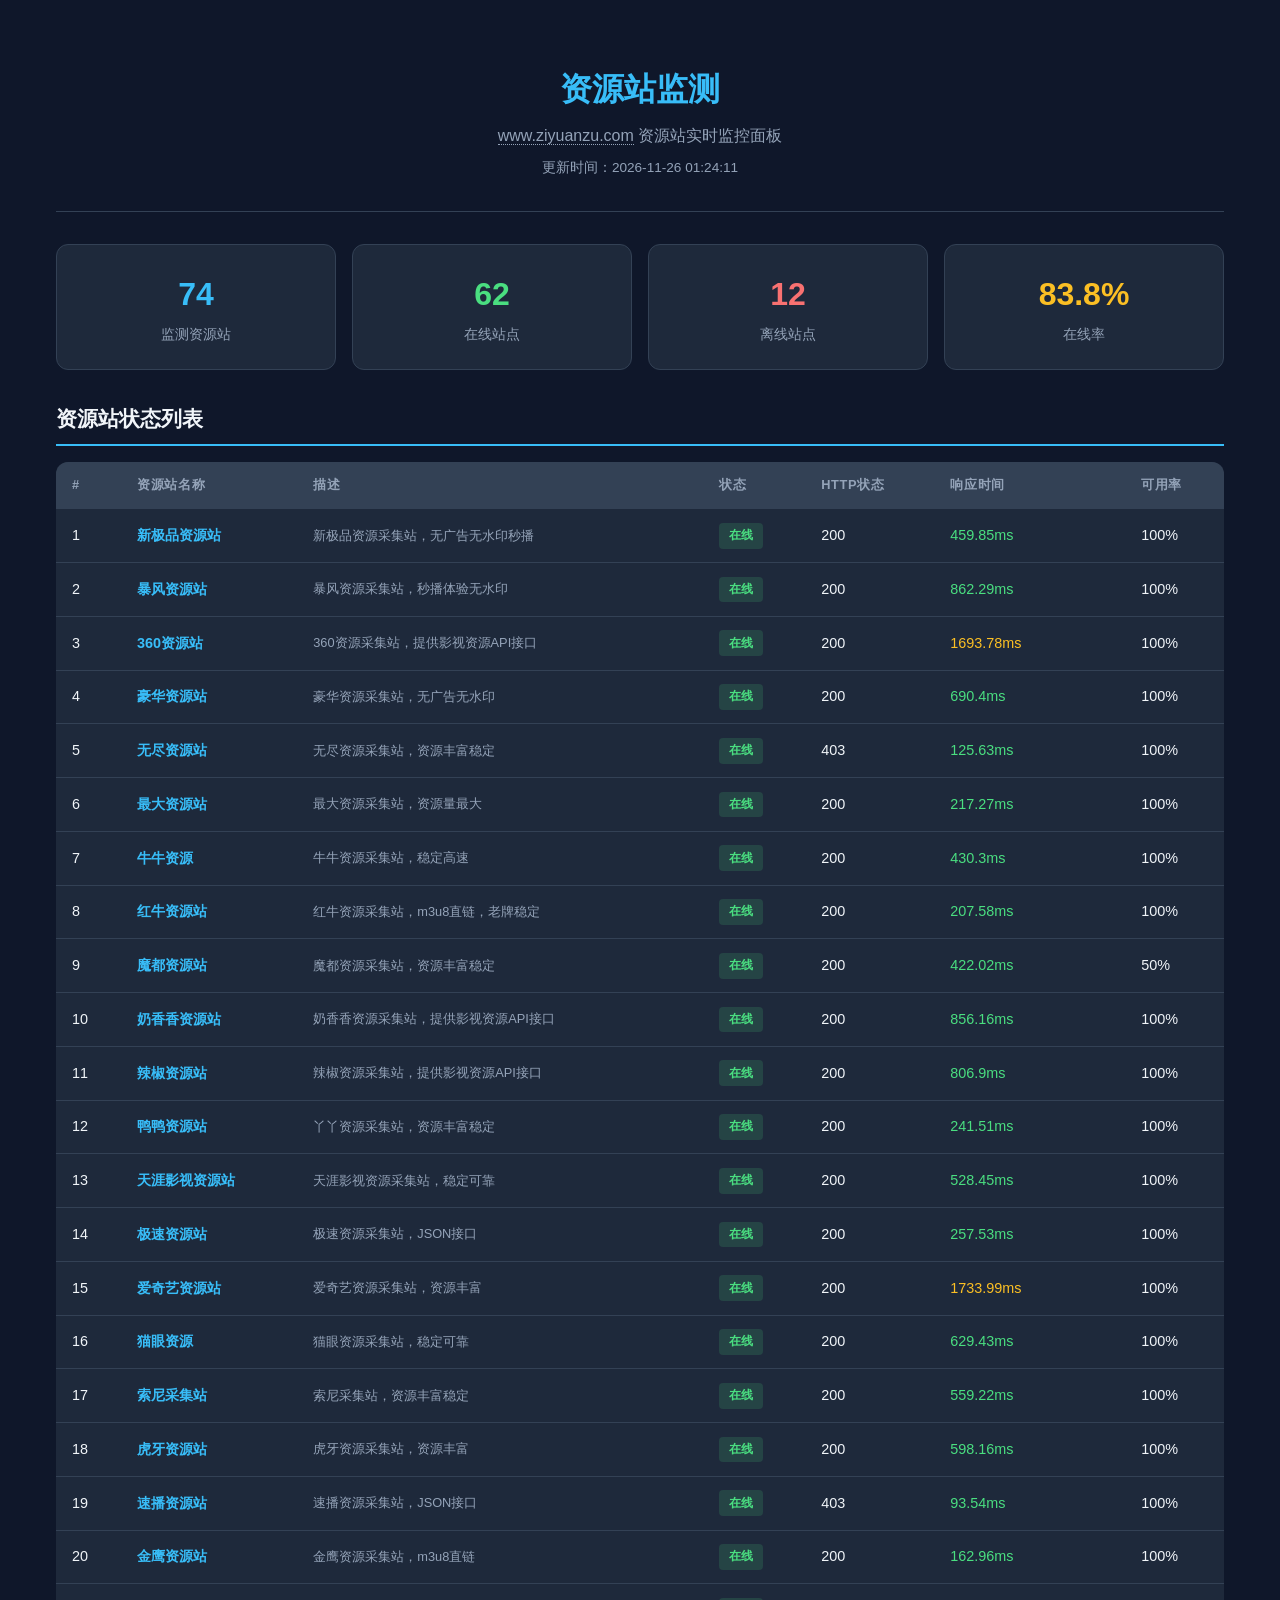
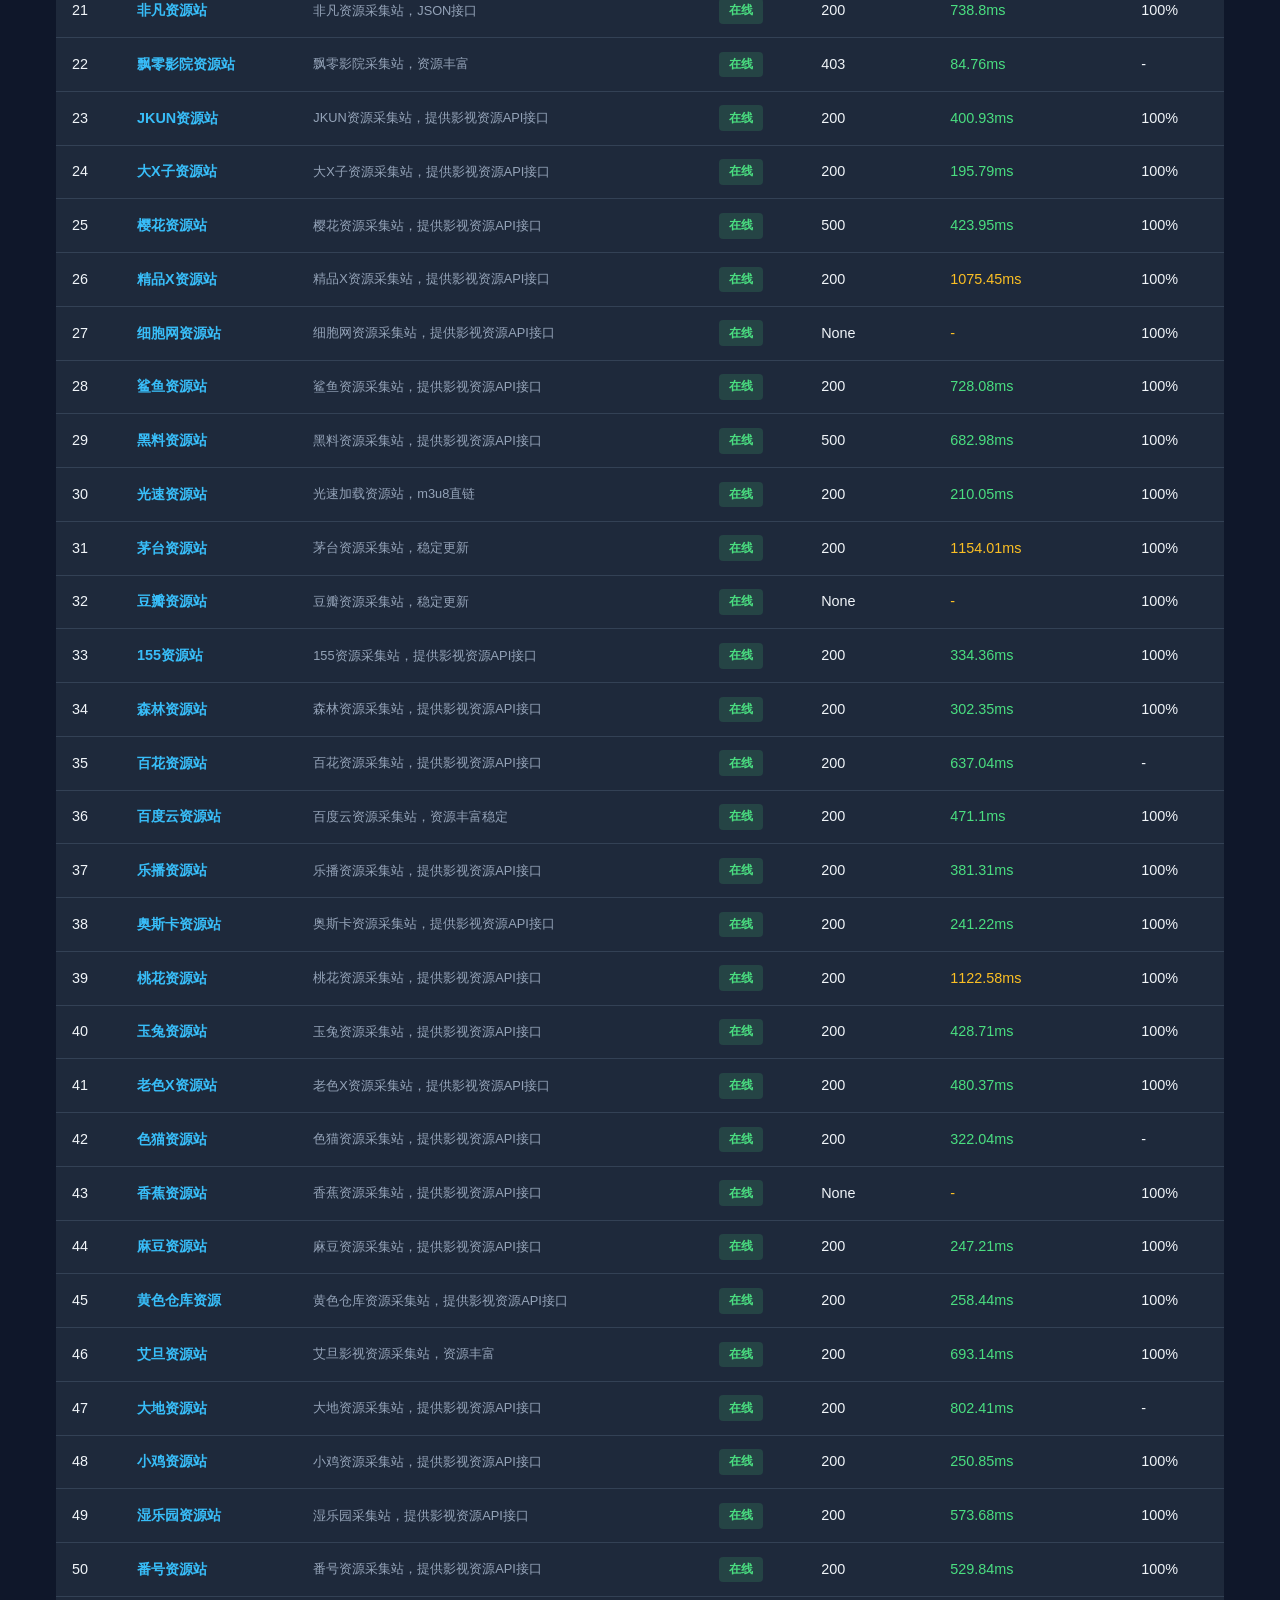
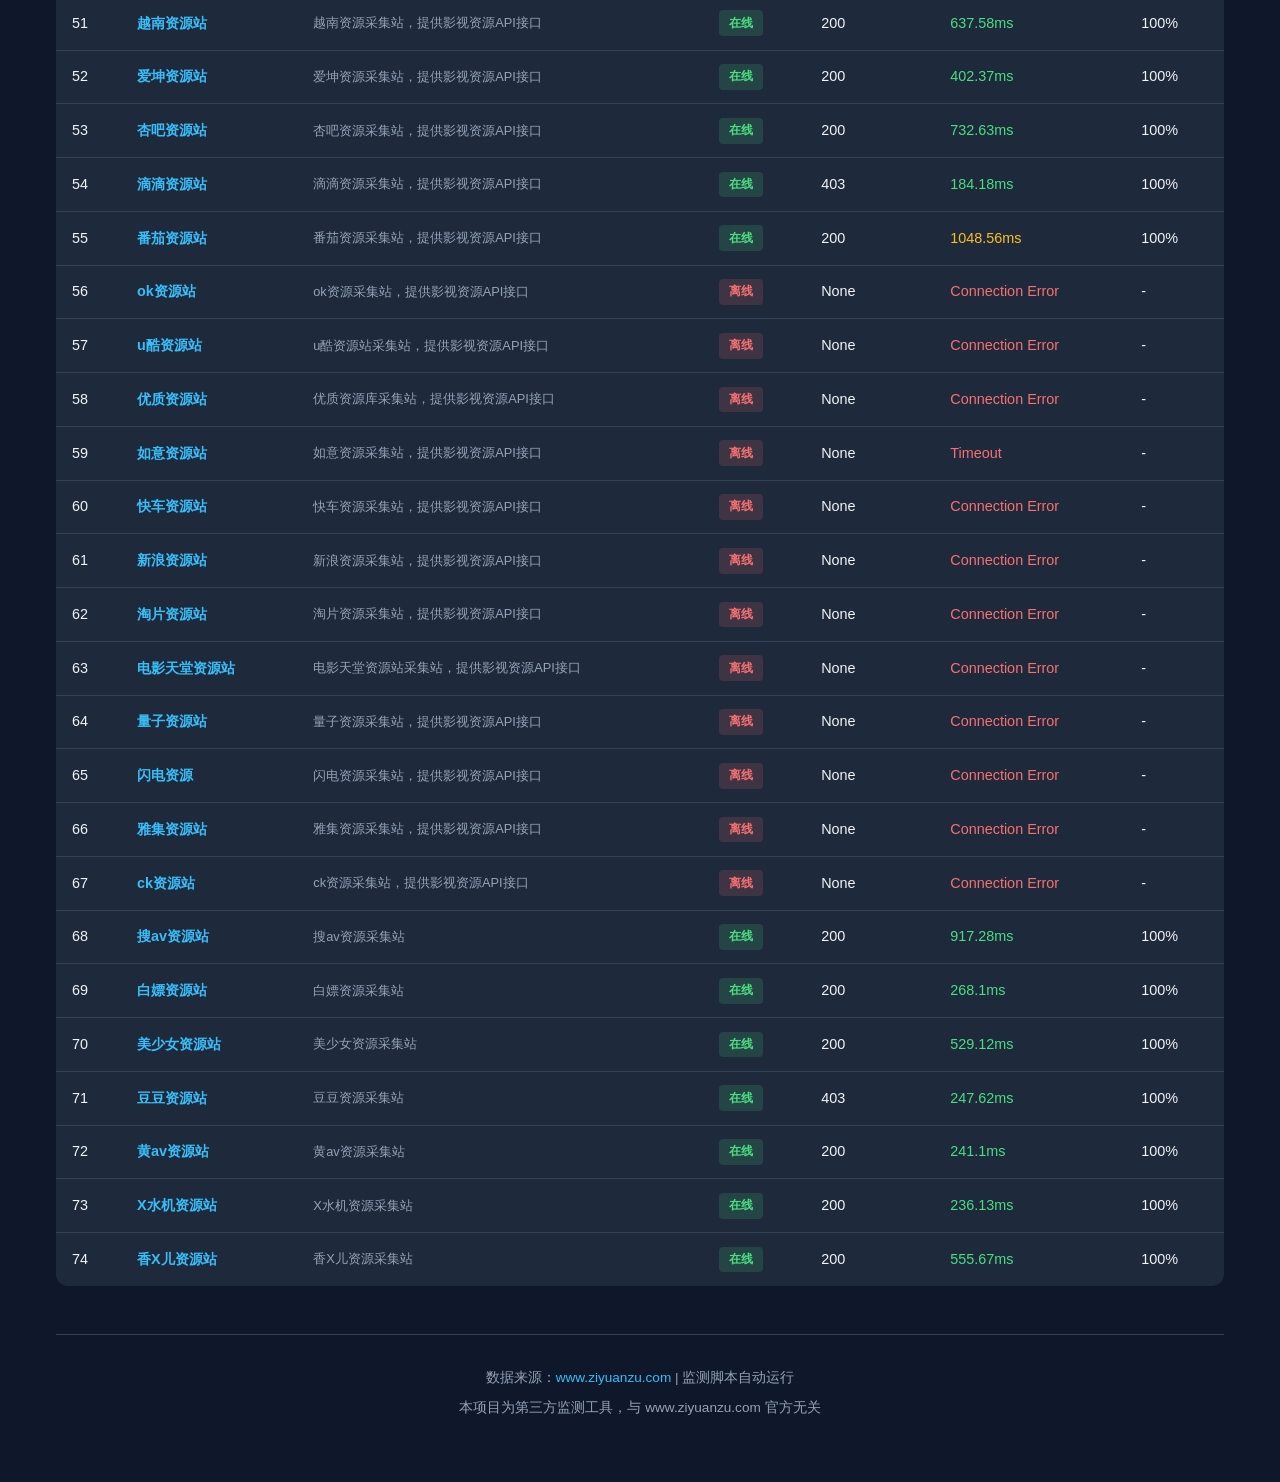
==== commit 405fcb4f: "📊 Update monitor data: 2026-11-26 01:24 UTC" ====
--- a/docs/index.html
+++ b/docs/index.html
@@ -4,7 +4,7 @@
 <meta charset="UTF-8">
 <meta name="viewport" content="width=device-width, initial-scale=1.0">
 <title>资源站监测 - www.ziyuanzu.com 资源站实时监控</title>
-<meta name="description" content="www.ziyuanzu.com 资源站实时监测面板，共监测74个资源站，在线62个，离线12个。更新时间：2026-11-25 16:36:07">
+<meta name="description" content="www.ziyuanzu.com 资源站实时监测面板，共监测74个资源站，在线62个，离线12个。更新时间：2026-11-26 01:24:11">
 <meta name="keywords" content="资源组, ziyuanzu, 影视资源站, 采集站监测, 资源站监控, 播放源检测">
 <style>
   :root {
@@ -56,7 +56,7 @@
 <header>
   <h1>资源站监测</h1>
   <p class="subtitle"><a href="https://www.ziyuanzu.com/" target="_blank" rel="noopener" style="color:inherit;text-decoration:none;border-bottom:1px dotted;">www.ziyuanzu.com</a> 资源站实时监控面板</p>
-  <p class="update-time">更新时间：2026-11-25 16:36:07</p>
+  <p class="update-time">更新时间：2026-11-26 01:24:11</p>
 </header>
 <div class="stats-grid">
   <div class="stat-card total"><div class="number">74</div><div class="label">监测资源站</div></div>
@@ -75,7 +75,7 @@
       <td class="resource-desc">新极品资源采集站，无广告无水印秒播</td>
       <td><span class="badge badge-online">在线</span></td>
       <td>200</td>
-      <td class="response-fast">573.39ms</td>
+      <td class="response-fast">459.85ms</td>
       <td>100%</td>
     </tr>
 
@@ -85,7 +85,7 @@
       <td class="resource-desc">暴风资源采集站，秒播体验无水印</td>
       <td><span class="badge badge-online">在线</span></td>
       <td>200</td>
-      <td class="response-slow">1131.29ms</td>
+      <td class="response-fast">862.29ms</td>
       <td>100%</td>
     </tr>
 
@@ -95,7 +95,7 @@
       <td class="resource-desc">360资源采集站，提供影视资源API接口</td>
       <td><span class="badge badge-online">在线</span></td>
       <td>200</td>
-      <td class="response-slow">1571.9ms</td>
+      <td class="response-slow">1693.78ms</td>
       <td>100%</td>
     </tr>
 
@@ -105,7 +105,7 @@
       <td class="resource-desc">豪华资源采集站，无广告无水印</td>
       <td><span class="badge badge-online">在线</span></td>
       <td>200</td>
-      <td class="response-slow">1120.54ms</td>
+      <td class="response-fast">690.4ms</td>
       <td>100%</td>
     </tr>
 
@@ -115,7 +115,7 @@
       <td class="resource-desc">无尽资源采集站，资源丰富稳定</td>
       <td><span class="badge badge-online">在线</span></td>
       <td>403</td>
-      <td class="response-fast">174.19ms</td>
+      <td class="response-fast">125.63ms</td>
       <td>100%</td>
     </tr>
 
@@ -125,7 +125,7 @@
       <td class="resource-desc">最大资源采集站，资源量最大</td>
       <td><span class="badge badge-online">在线</span></td>
       <td>200</td>
-      <td class="response-fast">298.52ms</td>
+      <td class="response-fast">217.27ms</td>
       <td>100%</td>
     </tr>
 
@@ -135,7 +135,7 @@
       <td class="resource-desc">牛牛资源采集站，稳定高速</td>
       <td><span class="badge badge-online">在线</span></td>
       <td>200</td>
-      <td class="response-fast">462.33ms</td>
+      <td class="response-fast">430.3ms</td>
       <td>100%</td>
     </tr>
 
@@ -145,7 +145,7 @@
       <td class="resource-desc">红牛资源采集站，m3u8直链，老牌稳定</td>
       <td><span class="badge badge-online">在线</span></td>
       <td>200</td>
-      <td class="response-slow">6255.23ms</td>
+      <td class="response-fast">207.58ms</td>
       <td>100%</td>
     </tr>
 
@@ -155,7 +155,7 @@
       <td class="resource-desc">魔都资源采集站，资源丰富稳定</td>
       <td><span class="badge badge-online">在线</span></td>
       <td>200</td>
-      <td class="response-fast">428.86ms</td>
+      <td class="response-fast">422.02ms</td>
       <td>50%</td>
     </tr>
 
@@ -165,7 +165,7 @@
       <td class="resource-desc">奶香香资源采集站，提供影视资源API接口</td>
       <td><span class="badge badge-online">在线</span></td>
       <td>200</td>
-      <td class="response-fast">997.42ms</td>
+      <td class="response-fast">856.16ms</td>
       <td>100%</td>
     </tr>
 
@@ -175,7 +175,7 @@
       <td class="resource-desc">辣椒资源采集站，提供影视资源API接口</td>
       <td><span class="badge badge-online">在线</span></td>
       <td>200</td>
-      <td class="response-fast">947.88ms</td>
+      <td class="response-fast">806.9ms</td>
       <td>100%</td>
     </tr>
 
@@ -185,7 +185,7 @@
       <td class="resource-desc">丫丫资源采集站，资源丰富稳定</td>
       <td><span class="badge badge-online">在线</span></td>
       <td>200</td>
-      <td class="response-fast">275.92ms</td>
+      <td class="response-fast">241.51ms</td>
       <td>100%</td>
     </tr>
 
@@ -195,7 +195,7 @@
       <td class="resource-desc">天涯影视资源采集站，稳定可靠</td>
       <td><span class="badge badge-online">在线</span></td>
       <td>200</td>
-      <td class="response-fast">474.99ms</td>
+      <td class="response-fast">528.45ms</td>
       <td>100%</td>
     </tr>
 
@@ -205,7 +205,7 @@
       <td class="resource-desc">极速资源采集站，JSON接口</td>
       <td><span class="badge badge-online">在线</span></td>
       <td>200</td>
-      <td class="response-fast">310.5ms</td>
+      <td class="response-fast">257.53ms</td>
       <td>100%</td>
     </tr>
 
@@ -215,7 +215,7 @@
       <td class="resource-desc">爱奇艺资源采集站，资源丰富</td>
       <td><span class="badge badge-online">在线</span></td>
       <td>200</td>
-      <td class="response-slow">1102.41ms</td>
+      <td class="response-slow">1733.99ms</td>
       <td>100%</td>
     </tr>
 
@@ -225,7 +225,7 @@
       <td class="resource-desc">猫眼资源采集站，稳定可靠</td>
       <td><span class="badge badge-online">在线</span></td>
       <td>200</td>
-      <td class="response-slow">1861.21ms</td>
+      <td class="response-fast">629.43ms</td>
       <td>100%</td>
     </tr>
 
@@ -235,7 +235,7 @@
       <td class="resource-desc">索尼采集站，资源丰富稳定</td>
       <td><span class="badge badge-online">在线</span></td>
       <td>200</td>
-      <td class="response-slow">2158.4ms</td>
+      <td class="response-fast">559.22ms</td>
       <td>100%</td>
     </tr>
 
@@ -245,7 +245,7 @@
       <td class="resource-desc">虎牙资源采集站，资源丰富</td>
       <td><span class="badge badge-online">在线</span></td>
       <td>200</td>
-      <td class="response-fast">719.19ms</td>
+      <td class="response-fast">598.16ms</td>
       <td>100%</td>
     </tr>
 
@@ -255,7 +255,7 @@
       <td class="resource-desc">速播资源采集站，JSON接口</td>
       <td><span class="badge badge-online">在线</span></td>
       <td>403</td>
-      <td class="response-fast">100.7ms</td>
+      <td class="response-fast">93.54ms</td>
       <td>100%</td>
     </tr>
 
@@ -265,7 +265,7 @@
       <td class="resource-desc">金鹰资源采集站，m3u8直链</td>
       <td><span class="badge badge-online">在线</span></td>
       <td>200</td>
-      <td class="response-fast">125.31ms</td>
+      <td class="response-fast">162.96ms</td>
       <td>100%</td>
     </tr>
 
@@ -275,7 +275,7 @@
       <td class="resource-desc">非凡资源采集站，JSON接口</td>
       <td><span class="badge badge-online">在线</span></td>
       <td>200</td>
-      <td class="response-slow">1200.81ms</td>
+      <td class="response-fast">738.8ms</td>
       <td>100%</td>
     </tr>
 
@@ -285,7 +285,7 @@
       <td class="resource-desc">飘零影院采集站，资源丰富</td>
       <td><span class="badge badge-online">在线</span></td>
       <td>403</td>
-      <td class="response-fast">182.16ms</td>
+      <td class="response-fast">84.76ms</td>
       <td>-</td>
     </tr>
 
@@ -295,7 +295,7 @@
       <td class="resource-desc">JKUN资源采集站，提供影视资源API接口</td>
       <td><span class="badge badge-online">在线</span></td>
       <td>200</td>
-      <td class="response-fast">432.5ms</td>
+      <td class="response-fast">400.93ms</td>
       <td>100%</td>
     </tr>
 
@@ -305,7 +305,7 @@
       <td class="resource-desc">大X子资源采集站，提供影视资源API接口</td>
       <td><span class="badge badge-online">在线</span></td>
       <td>200</td>
-      <td class="response-fast">331.52ms</td>
+      <td class="response-fast">195.79ms</td>
       <td>100%</td>
     </tr>
 
@@ -315,7 +315,7 @@
       <td class="resource-desc">樱花资源采集站，提供影视资源API接口</td>
       <td><span class="badge badge-online">在线</span></td>
       <td>500</td>
-      <td class="response-fast">317.53ms</td>
+      <td class="response-fast">423.95ms</td>
       <td>100%</td>
     </tr>
 
@@ -325,7 +325,7 @@
       <td class="resource-desc">精品X资源采集站，提供影视资源API接口</td>
       <td><span class="badge badge-online">在线</span></td>
       <td>200</td>
-      <td class="response-fast">800.18ms</td>
+      <td class="response-slow">1075.45ms</td>
       <td>100%</td>
     </tr>
 
@@ -345,7 +345,7 @@
       <td class="resource-desc">鲨鱼资源采集站，提供影视资源API接口</td>
       <td><span class="badge badge-online">在线</span></td>
       <td>200</td>
-      <td class="response-fast">927.65ms</td>
+      <td class="response-fast">728.08ms</td>
       <td>100%</td>
     </tr>
 
@@ -355,7 +355,7 @@
       <td class="resource-desc">黑料资源采集站，提供影视资源API接口</td>
       <td><span class="badge badge-online">在线</span></td>
       <td>500</td>
-      <td class="response-fast">823.07ms</td>
+      <td class="response-fast">682.98ms</td>
       <td>100%</td>
     </tr>
 
@@ -365,7 +365,7 @@
       <td class="resource-desc">光速加载资源站，m3u8直链</td>
       <td><span class="badge badge-online">在线</span></td>
       <td>200</td>
-      <td class="response-fast">119.85ms</td>
+      <td class="response-fast">210.05ms</td>
       <td>100%</td>
     </tr>
 
@@ -375,7 +375,7 @@
       <td class="resource-desc">茅台资源采集站，稳定更新</td>
       <td><span class="badge badge-online">在线</span></td>
       <td>200</td>
-      <td class="response-slow">1101.66ms</td>
+      <td class="response-slow">1154.01ms</td>
       <td>100%</td>
     </tr>
 
@@ -395,7 +395,7 @@
       <td class="resource-desc">155资源采集站，提供影视资源API接口</td>
       <td><span class="badge badge-online">在线</span></td>
       <td>200</td>
-      <td class="response-fast">453.36ms</td>
+      <td class="response-fast">334.36ms</td>
       <td>100%</td>
     </tr>
 
@@ -405,7 +405,7 @@
       <td class="resource-desc">森林资源采集站，提供影视资源API接口</td>
       <td><span class="badge badge-online">在线</span></td>
       <td>200</td>
-      <td class="response-fast">442.41ms</td>
+      <td class="response-fast">302.35ms</td>
       <td>100%</td>
     </tr>
 
@@ -415,7 +415,7 @@
       <td class="resource-desc">百花资源采集站，提供影视资源API接口</td>
       <td><span class="badge badge-online">在线</span></td>
       <td>200</td>
-      <td class="response-fast">834.09ms</td>
+      <td class="response-fast">637.04ms</td>
       <td>-</td>
     </tr>
 
@@ -425,7 +425,7 @@
       <td class="resource-desc">百度云资源采集站，资源丰富稳定</td>
       <td><span class="badge badge-online">在线</span></td>
       <td>200</td>
-      <td class="response-fast">524.64ms</td>
+      <td class="response-fast">471.1ms</td>
       <td>100%</td>
     </tr>
 
@@ -435,7 +435,7 @@
       <td class="resource-desc">乐播资源采集站，提供影视资源API接口</td>
       <td><span class="badge badge-online">在线</span></td>
       <td>200</td>
-      <td class="response-fast">518.74ms</td>
+      <td class="response-fast">381.31ms</td>
       <td>100%</td>
     </tr>
 
@@ -445,7 +445,7 @@
       <td class="resource-desc">奥斯卡资源采集站，提供影视资源API接口</td>
       <td><span class="badge badge-online">在线</span></td>
       <td>200</td>
-      <td class="response-fast">404.76ms</td>
+      <td class="response-fast">241.22ms</td>
       <td>100%</td>
     </tr>
 
@@ -455,7 +455,7 @@
       <td class="resource-desc">桃花资源采集站，提供影视资源API接口</td>
       <td><span class="badge badge-online">在线</span></td>
       <td>200</td>
-      <td class="response-fast">904.93ms</td>
+      <td class="response-slow">1122.58ms</td>
       <td>100%</td>
     </tr>
 
@@ -465,7 +465,7 @@
       <td class="resource-desc">玉兔资源采集站，提供影视资源API接口</td>
       <td><span class="badge badge-online">在线</span></td>
       <td>200</td>
-      <td class="response-slow">2122.98ms</td>
+      <td class="response-fast">428.71ms</td>
       <td>100%</td>
     </tr>
 
@@ -475,7 +475,7 @@
       <td class="resource-desc">老色X资源采集站，提供影视资源API接口</td>
       <td><span class="badge badge-online">在线</span></td>
       <td>200</td>
-      <td class="response-slow">2093.83ms</td>
+      <td class="response-fast">480.37ms</td>
       <td>100%</td>
     </tr>
 
@@ -485,7 +485,7 @@
       <td class="resource-desc">色猫资源采集站，提供影视资源API接口</td>
       <td><span class="badge badge-online">在线</span></td>
       <td>200</td>
-      <td class="response-fast">473.95ms</td>
+      <td class="response-fast">322.04ms</td>
       <td>-</td>
     </tr>
 
@@ -505,7 +505,7 @@
       <td class="resource-desc">麻豆资源采集站，提供影视资源API接口</td>
       <td><span class="badge badge-online">在线</span></td>
       <td>200</td>
-      <td class="response-slow">7095.23ms</td>
+      <td class="response-fast">247.21ms</td>
       <td>100%</td>
     </tr>
 
@@ -515,7 +515,7 @@
       <td class="resource-desc">黄色仓库资源采集站，提供影视资源API接口</td>
       <td><span class="badge badge-online">在线</span></td>
       <td>200</td>
-      <td class="response-fast">171.74ms</td>
+      <td class="response-fast">258.44ms</td>
       <td>100%</td>
     </tr>
 
@@ -525,7 +525,7 @@
       <td class="resource-desc">艾旦影视资源采集站，资源丰富</td>
       <td><span class="badge badge-online">在线</span></td>
       <td>200</td>
-      <td class="response-slow">1561.83ms</td>
+      <td class="response-fast">693.14ms</td>
       <td>100%</td>
     </tr>
 
@@ -535,7 +535,7 @@
       <td class="resource-desc">大地资源采集站，提供影视资源API接口</td>
       <td><span class="badge badge-online">在线</span></td>
       <td>200</td>
-      <td class="response-fast">926.36ms</td>
+      <td class="response-fast">802.41ms</td>
       <td>-</td>
     </tr>
 
@@ -545,7 +545,7 @@
       <td class="resource-desc">小鸡资源采集站，提供影视资源API接口</td>
       <td><span class="badge badge-online">在线</span></td>
       <td>200</td>
-      <td class="response-slow">1555.77ms</td>
+      <td class="response-fast">250.85ms</td>
       <td>100%</td>
     </tr>
 
@@ -555,7 +555,7 @@
       <td class="resource-desc">湿乐园采集站，提供影视资源API接口</td>
       <td><span class="badge badge-online">在线</span></td>
       <td>200</td>
-      <td class="response-fast">245.01ms</td>
+      <td class="response-fast">573.68ms</td>
       <td>100%</td>
     </tr>
 
@@ -565,7 +565,7 @@
       <td class="resource-desc">番号资源采集站，提供影视资源API接口</td>
       <td><span class="badge badge-online">在线</span></td>
       <td>200</td>
-      <td class="response-fast">632.64ms</td>
+      <td class="response-fast">529.84ms</td>
       <td>100%</td>
     </tr>
 
@@ -575,7 +575,7 @@
       <td class="resource-desc">越南资源采集站，提供影视资源API接口</td>
       <td><span class="badge badge-online">在线</span></td>
       <td>200</td>
-      <td class="response-slow">1240.36ms</td>
+      <td class="response-fast">637.58ms</td>
       <td>100%</td>
     </tr>
 
@@ -585,7 +585,7 @@
       <td class="resource-desc">爱坤资源采集站，提供影视资源API接口</td>
       <td><span class="badge badge-online">在线</span></td>
       <td>200</td>
-      <td class="response-fast">465.84ms</td>
+      <td class="response-fast">402.37ms</td>
       <td>100%</td>
     </tr>
 
@@ -595,7 +595,7 @@
       <td class="resource-desc">杏吧资源采集站，提供影视资源API接口</td>
       <td><span class="badge badge-online">在线</span></td>
       <td>200</td>
-      <td class="response-fast">504.15ms</td>
+      <td class="response-fast">732.63ms</td>
       <td>100%</td>
     </tr>
 
@@ -605,7 +605,7 @@
       <td class="resource-desc">滴滴资源采集站，提供影视资源API接口</td>
       <td><span class="badge badge-online">在线</span></td>
       <td>403</td>
-      <td class="response-fast">159.54ms</td>
+      <td class="response-fast">184.18ms</td>
       <td>100%</td>
     </tr>
 
@@ -615,7 +615,7 @@
       <td class="resource-desc">番茄资源采集站，提供影视资源API接口</td>
       <td><span class="badge badge-online">在线</span></td>
       <td>200</td>
-      <td class="response-fast">823.61ms</td>
+      <td class="response-slow">1048.56ms</td>
       <td>100%</td>
     </tr>
 
@@ -745,7 +745,7 @@
       <td class="resource-desc">搜av资源采集站</td>
       <td><span class="badge badge-online">在线</span></td>
       <td>200</td>
-      <td class="response-slow">1250.86ms</td>
+      <td class="response-fast">917.28ms</td>
       <td>100%</td>
     </tr>
 
@@ -755,7 +755,7 @@
       <td class="resource-desc">白嫖资源采集站</td>
       <td><span class="badge badge-online">在线</span></td>
       <td>200</td>
-      <td class="response-fast">322.46ms</td>
+      <td class="response-fast">268.1ms</td>
       <td>100%</td>
     </tr>
 
@@ -765,7 +765,7 @@
       <td class="resource-desc">美少女资源采集站</td>
       <td><span class="badge badge-online">在线</span></td>
       <td>200</td>
-      <td class="response-fast">298.21ms</td>
+      <td class="response-fast">529.12ms</td>
       <td>100%</td>
     </tr>
 
@@ -775,7 +775,7 @@
       <td class="resource-desc">豆豆资源采集站</td>
       <td><span class="badge badge-online">在线</span></td>
       <td>403</td>
-      <td class="response-fast">170.37ms</td>
+      <td class="response-fast">247.62ms</td>
       <td>100%</td>
     </tr>
 
@@ -785,7 +785,7 @@
       <td class="resource-desc">黄av资源采集站</td>
       <td><span class="badge badge-online">在线</span></td>
       <td>200</td>
-      <td class="response-fast">268.57ms</td>
+      <td class="response-fast">241.1ms</td>
       <td>100%</td>
     </tr>
 
@@ -795,7 +795,7 @@
       <td class="resource-desc">X水机资源采集站</td>
       <td><span class="badge badge-online">在线</span></td>
       <td>200</td>
-      <td class="response-fast">778.66ms</td>
+      <td class="response-fast">236.13ms</td>
       <td>100%</td>
     </tr>
 
@@ -805,7 +805,7 @@
       <td class="resource-desc">香X儿资源采集站</td>
       <td><span class="badge badge-online">在线</span></td>
       <td>200</td>
-      <td class="response-fast">282.06ms</td>
+      <td class="response-fast">555.67ms</td>
       <td>100%</td>
     </tr>
 
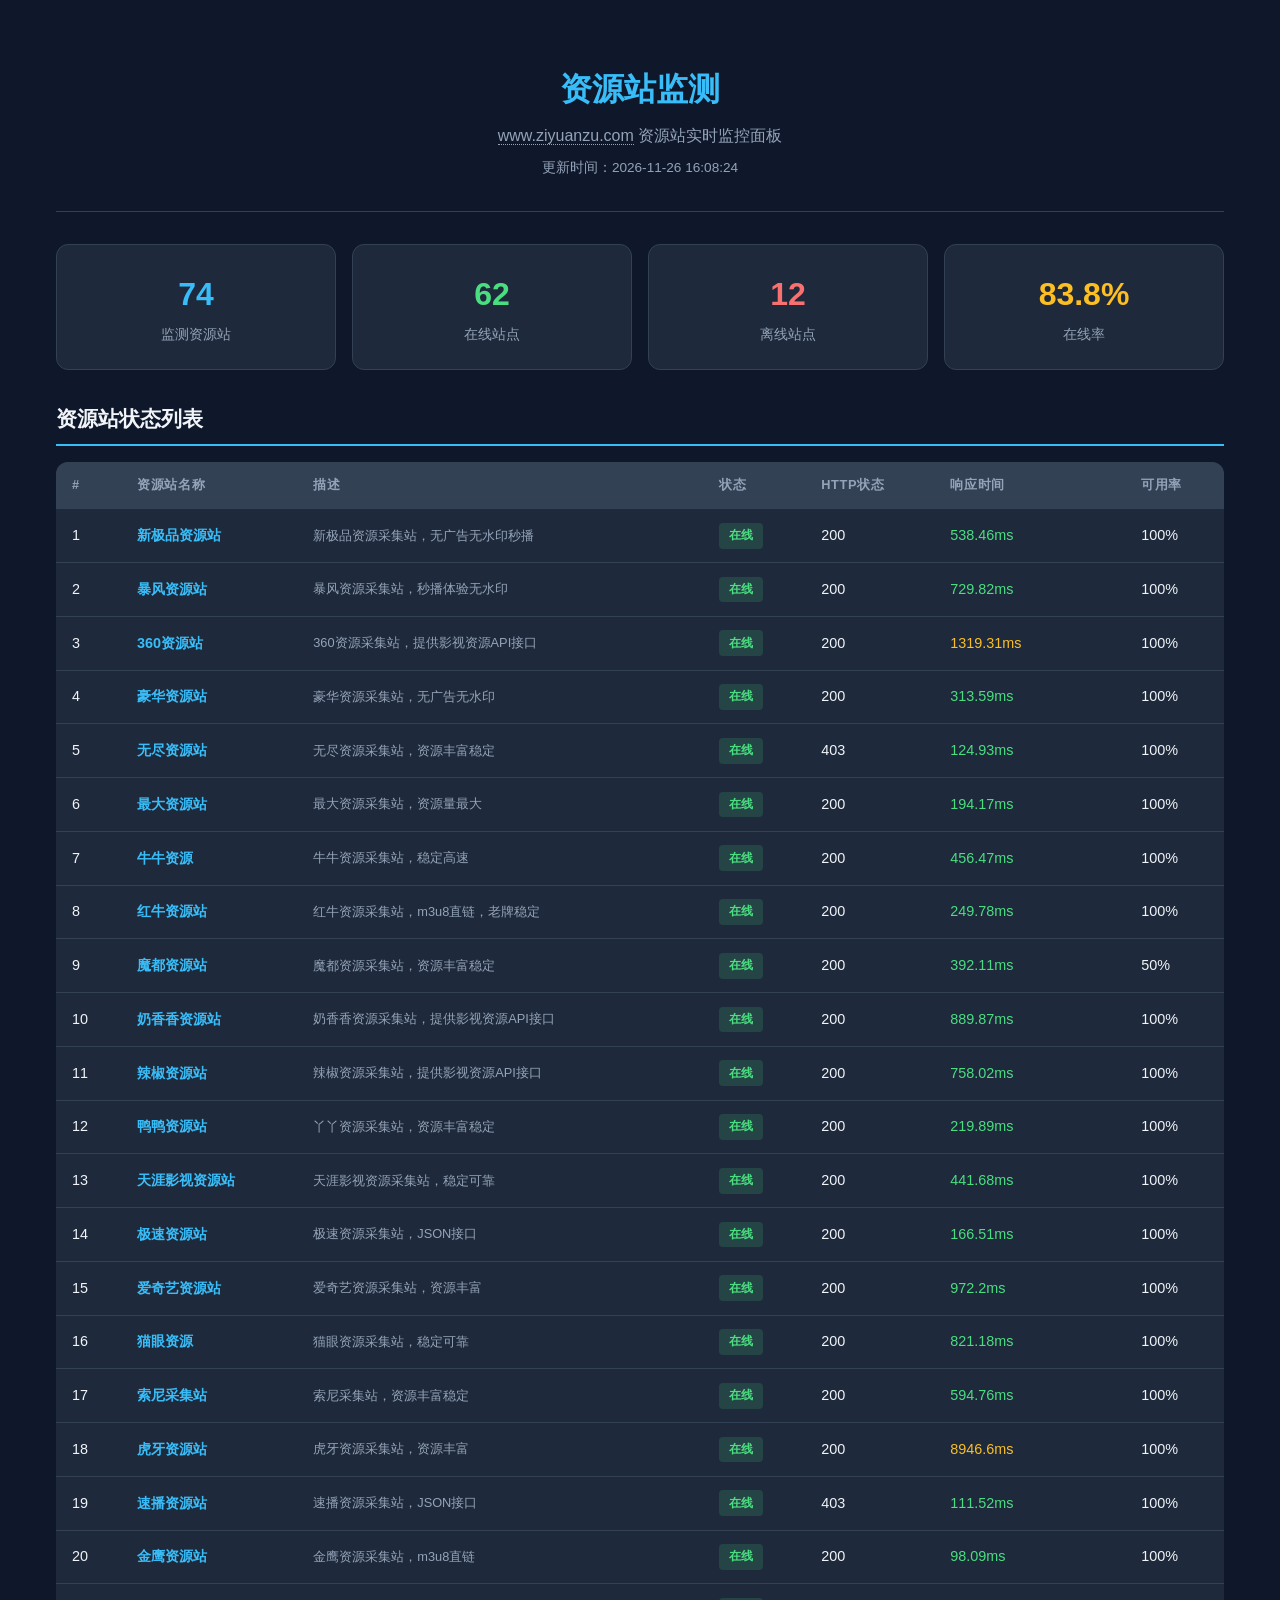
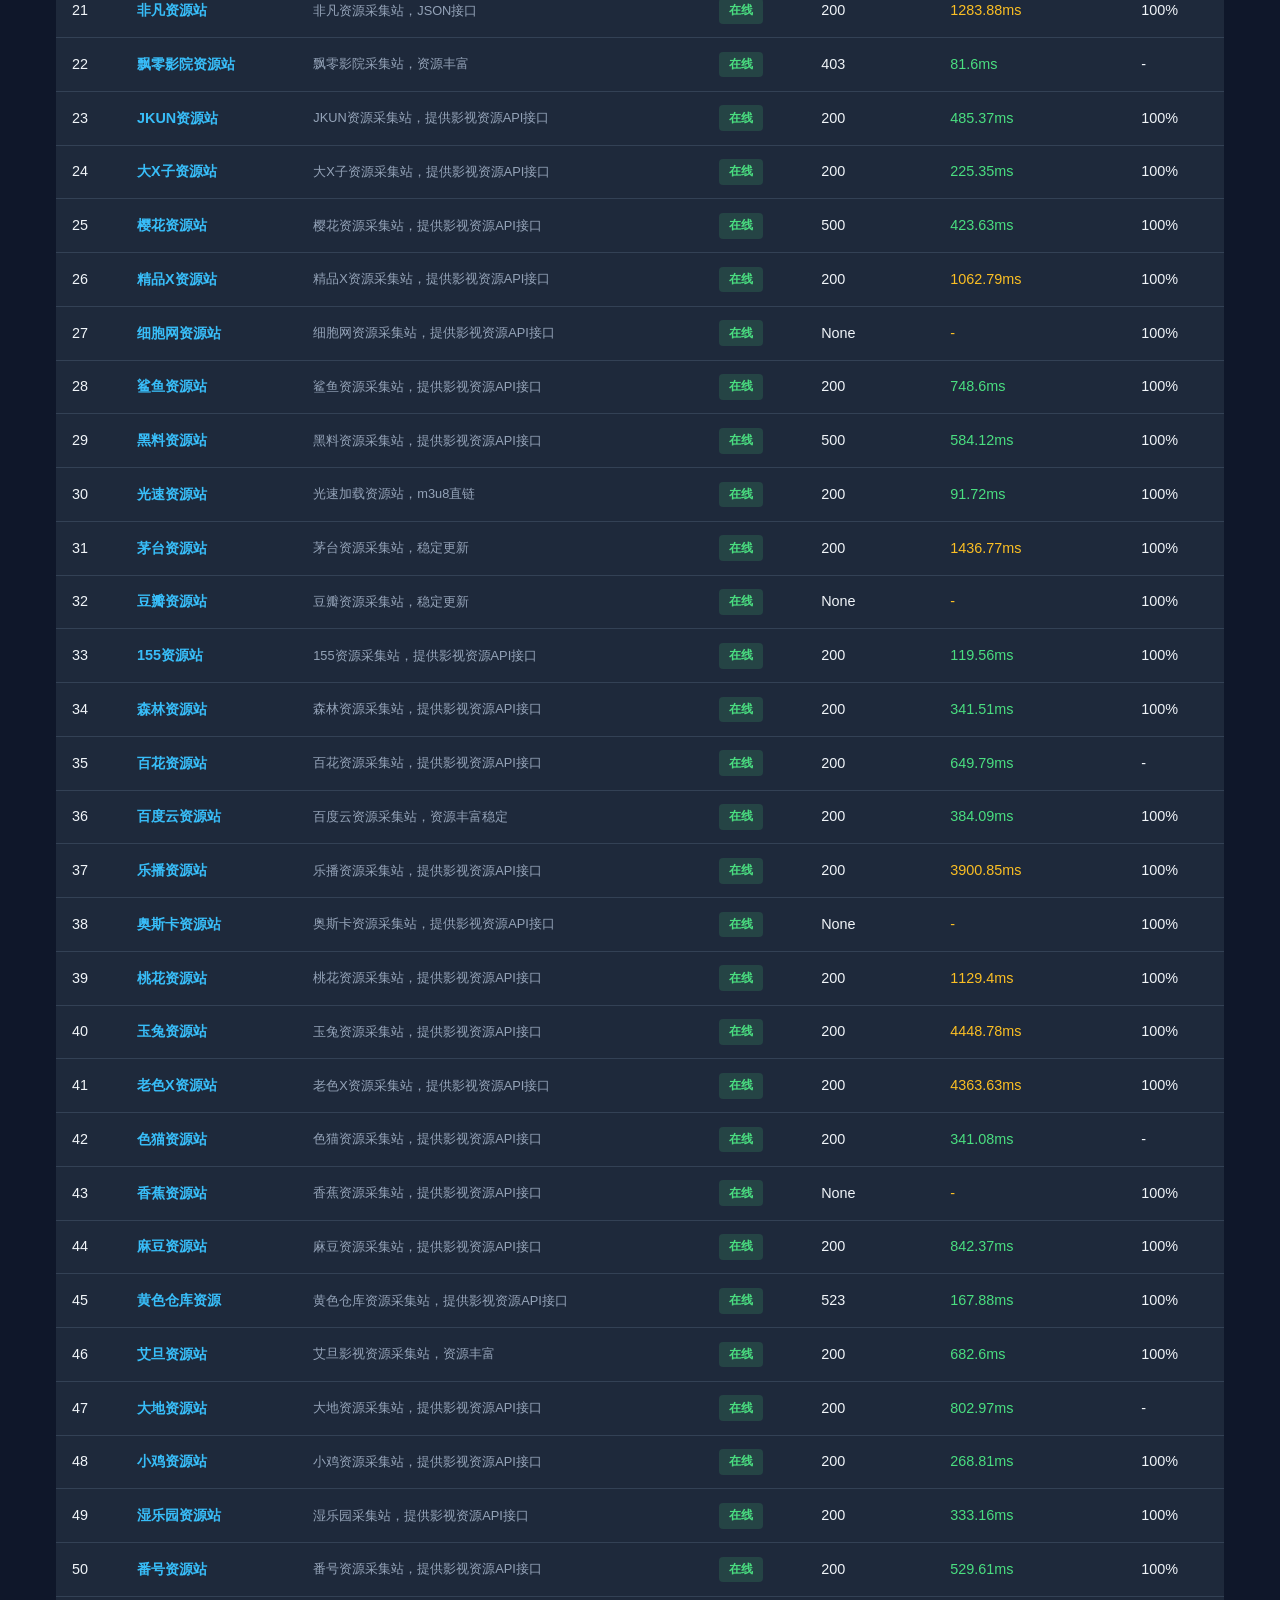
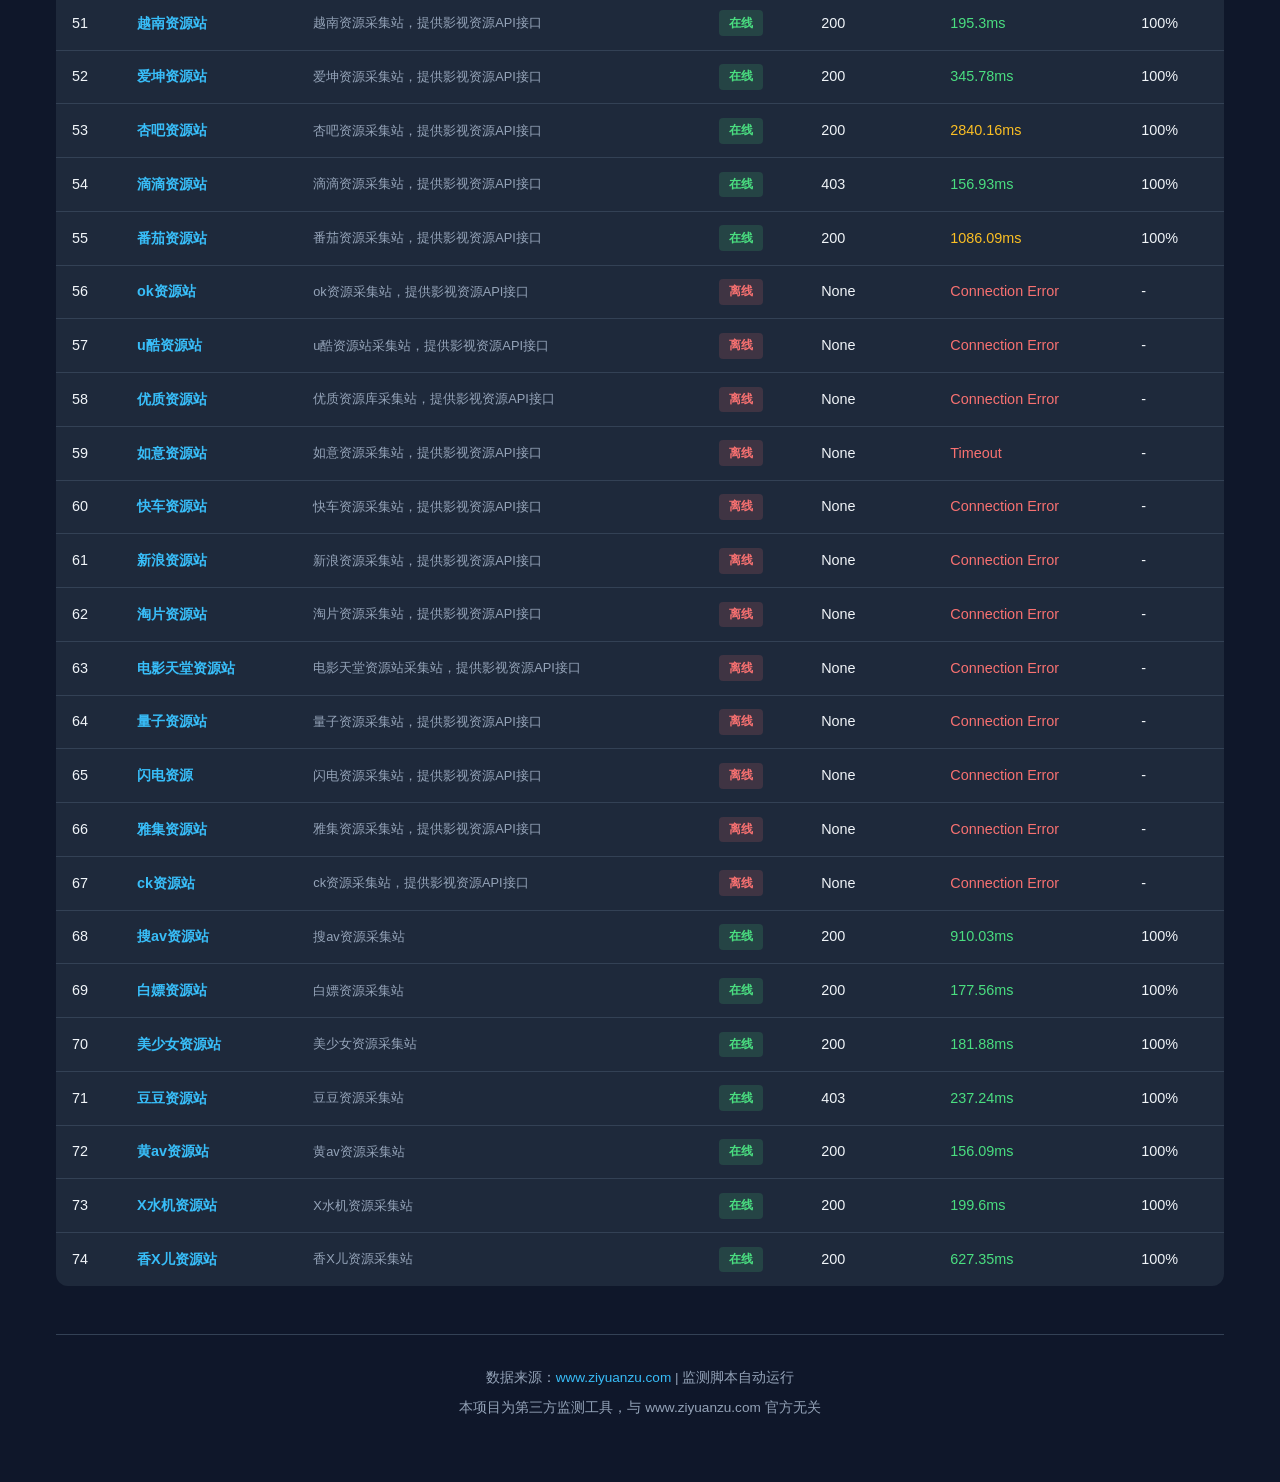
==== commit 54f2ad2b: "📊 Update monitor data: 2026-11-26 16:08 UTC" ====
--- a/docs/index.html
+++ b/docs/index.html
@@ -4,7 +4,7 @@
 <meta charset="UTF-8">
 <meta name="viewport" content="width=device-width, initial-scale=1.0">
 <title>资源站监测 - www.ziyuanzu.com 资源站实时监控</title>
-<meta name="description" content="www.ziyuanzu.com 资源站实时监测面板，共监测74个资源站，在线62个，离线12个。更新时间：2026-11-26 01:24:11">
+<meta name="description" content="www.ziyuanzu.com 资源站实时监测面板，共监测74个资源站，在线62个，离线12个。更新时间：2026-11-26 16:08:24">
 <meta name="keywords" content="资源组, ziyuanzu, 影视资源站, 采集站监测, 资源站监控, 播放源检测">
 <style>
   :root {
@@ -56,7 +56,7 @@
 <header>
   <h1>资源站监测</h1>
   <p class="subtitle"><a href="https://www.ziyuanzu.com/" target="_blank" rel="noopener" style="color:inherit;text-decoration:none;border-bottom:1px dotted;">www.ziyuanzu.com</a> 资源站实时监控面板</p>
-  <p class="update-time">更新时间：2026-11-26 01:24:11</p>
+  <p class="update-time">更新时间：2026-11-26 16:08:24</p>
 </header>
 <div class="stats-grid">
   <div class="stat-card total"><div class="number">74</div><div class="label">监测资源站</div></div>
@@ -75,7 +75,7 @@
       <td class="resource-desc">新极品资源采集站，无广告无水印秒播</td>
       <td><span class="badge badge-online">在线</span></td>
       <td>200</td>
-      <td class="response-fast">459.85ms</td>
+      <td class="response-fast">538.46ms</td>
       <td>100%</td>
     </tr>
 
@@ -85,7 +85,7 @@
       <td class="resource-desc">暴风资源采集站，秒播体验无水印</td>
       <td><span class="badge badge-online">在线</span></td>
       <td>200</td>
-      <td class="response-fast">862.29ms</td>
+      <td class="response-fast">729.82ms</td>
       <td>100%</td>
     </tr>
 
@@ -95,7 +95,7 @@
       <td class="resource-desc">360资源采集站，提供影视资源API接口</td>
       <td><span class="badge badge-online">在线</span></td>
       <td>200</td>
-      <td class="response-slow">1693.78ms</td>
+      <td class="response-slow">1319.31ms</td>
       <td>100%</td>
     </tr>
 
@@ -105,7 +105,7 @@
       <td class="resource-desc">豪华资源采集站，无广告无水印</td>
       <td><span class="badge badge-online">在线</span></td>
       <td>200</td>
-      <td class="response-fast">690.4ms</td>
+      <td class="response-fast">313.59ms</td>
       <td>100%</td>
     </tr>
 
@@ -115,7 +115,7 @@
       <td class="resource-desc">无尽资源采集站，资源丰富稳定</td>
       <td><span class="badge badge-online">在线</span></td>
       <td>403</td>
-      <td class="response-fast">125.63ms</td>
+      <td class="response-fast">124.93ms</td>
       <td>100%</td>
     </tr>
 
@@ -125,7 +125,7 @@
       <td class="resource-desc">最大资源采集站，资源量最大</td>
       <td><span class="badge badge-online">在线</span></td>
       <td>200</td>
-      <td class="response-fast">217.27ms</td>
+      <td class="response-fast">194.17ms</td>
       <td>100%</td>
     </tr>
 
@@ -135,7 +135,7 @@
       <td class="resource-desc">牛牛资源采集站，稳定高速</td>
       <td><span class="badge badge-online">在线</span></td>
       <td>200</td>
-      <td class="response-fast">430.3ms</td>
+      <td class="response-fast">456.47ms</td>
       <td>100%</td>
     </tr>
 
@@ -145,7 +145,7 @@
       <td class="resource-desc">红牛资源采集站，m3u8直链，老牌稳定</td>
       <td><span class="badge badge-online">在线</span></td>
       <td>200</td>
-      <td class="response-fast">207.58ms</td>
+      <td class="response-fast">249.78ms</td>
       <td>100%</td>
     </tr>
 
@@ -155,7 +155,7 @@
       <td class="resource-desc">魔都资源采集站，资源丰富稳定</td>
       <td><span class="badge badge-online">在线</span></td>
       <td>200</td>
-      <td class="response-fast">422.02ms</td>
+      <td class="response-fast">392.11ms</td>
       <td>50%</td>
     </tr>
 
@@ -165,7 +165,7 @@
       <td class="resource-desc">奶香香资源采集站，提供影视资源API接口</td>
       <td><span class="badge badge-online">在线</span></td>
       <td>200</td>
-      <td class="response-fast">856.16ms</td>
+      <td class="response-fast">889.87ms</td>
       <td>100%</td>
     </tr>
 
@@ -175,7 +175,7 @@
       <td class="resource-desc">辣椒资源采集站，提供影视资源API接口</td>
       <td><span class="badge badge-online">在线</span></td>
       <td>200</td>
-      <td class="response-fast">806.9ms</td>
+      <td class="response-fast">758.02ms</td>
       <td>100%</td>
     </tr>
 
@@ -185,7 +185,7 @@
       <td class="resource-desc">丫丫资源采集站，资源丰富稳定</td>
       <td><span class="badge badge-online">在线</span></td>
       <td>200</td>
-      <td class="response-fast">241.51ms</td>
+      <td class="response-fast">219.89ms</td>
       <td>100%</td>
     </tr>
 
@@ -195,7 +195,7 @@
       <td class="resource-desc">天涯影视资源采集站，稳定可靠</td>
       <td><span class="badge badge-online">在线</span></td>
       <td>200</td>
-      <td class="response-fast">528.45ms</td>
+      <td class="response-fast">441.68ms</td>
       <td>100%</td>
     </tr>
 
@@ -205,7 +205,7 @@
       <td class="resource-desc">极速资源采集站，JSON接口</td>
       <td><span class="badge badge-online">在线</span></td>
       <td>200</td>
-      <td class="response-fast">257.53ms</td>
+      <td class="response-fast">166.51ms</td>
       <td>100%</td>
     </tr>
 
@@ -215,7 +215,7 @@
       <td class="resource-desc">爱奇艺资源采集站，资源丰富</td>
       <td><span class="badge badge-online">在线</span></td>
       <td>200</td>
-      <td class="response-slow">1733.99ms</td>
+      <td class="response-fast">972.2ms</td>
       <td>100%</td>
     </tr>
 
@@ -225,7 +225,7 @@
       <td class="resource-desc">猫眼资源采集站，稳定可靠</td>
       <td><span class="badge badge-online">在线</span></td>
       <td>200</td>
-      <td class="response-fast">629.43ms</td>
+      <td class="response-fast">821.18ms</td>
       <td>100%</td>
     </tr>
 
@@ -235,7 +235,7 @@
       <td class="resource-desc">索尼采集站，资源丰富稳定</td>
       <td><span class="badge badge-online">在线</span></td>
       <td>200</td>
-      <td class="response-fast">559.22ms</td>
+      <td class="response-fast">594.76ms</td>
       <td>100%</td>
     </tr>
 
@@ -245,7 +245,7 @@
       <td class="resource-desc">虎牙资源采集站，资源丰富</td>
       <td><span class="badge badge-online">在线</span></td>
       <td>200</td>
-      <td class="response-fast">598.16ms</td>
+      <td class="response-slow">8946.6ms</td>
       <td>100%</td>
     </tr>
 
@@ -255,7 +255,7 @@
       <td class="resource-desc">速播资源采集站，JSON接口</td>
       <td><span class="badge badge-online">在线</span></td>
       <td>403</td>
-      <td class="response-fast">93.54ms</td>
+      <td class="response-fast">111.52ms</td>
       <td>100%</td>
     </tr>
 
@@ -265,7 +265,7 @@
       <td class="resource-desc">金鹰资源采集站，m3u8直链</td>
       <td><span class="badge badge-online">在线</span></td>
       <td>200</td>
-      <td class="response-fast">162.96ms</td>
+      <td class="response-fast">98.09ms</td>
       <td>100%</td>
     </tr>
 
@@ -275,7 +275,7 @@
       <td class="resource-desc">非凡资源采集站，JSON接口</td>
       <td><span class="badge badge-online">在线</span></td>
       <td>200</td>
-      <td class="response-fast">738.8ms</td>
+      <td class="response-slow">1283.88ms</td>
       <td>100%</td>
     </tr>
 
@@ -285,7 +285,7 @@
       <td class="resource-desc">飘零影院采集站，资源丰富</td>
       <td><span class="badge badge-online">在线</span></td>
       <td>403</td>
-      <td class="response-fast">84.76ms</td>
+      <td class="response-fast">81.6ms</td>
       <td>-</td>
     </tr>
 
@@ -295,7 +295,7 @@
       <td class="resource-desc">JKUN资源采集站，提供影视资源API接口</td>
       <td><span class="badge badge-online">在线</span></td>
       <td>200</td>
-      <td class="response-fast">400.93ms</td>
+      <td class="response-fast">485.37ms</td>
       <td>100%</td>
     </tr>
 
@@ -305,7 +305,7 @@
       <td class="resource-desc">大X子资源采集站，提供影视资源API接口</td>
       <td><span class="badge badge-online">在线</span></td>
       <td>200</td>
-      <td class="response-fast">195.79ms</td>
+      <td class="response-fast">225.35ms</td>
       <td>100%</td>
     </tr>
 
@@ -315,7 +315,7 @@
       <td class="resource-desc">樱花资源采集站，提供影视资源API接口</td>
       <td><span class="badge badge-online">在线</span></td>
       <td>500</td>
-      <td class="response-fast">423.95ms</td>
+      <td class="response-fast">423.63ms</td>
       <td>100%</td>
     </tr>
 
@@ -325,7 +325,7 @@
       <td class="resource-desc">精品X资源采集站，提供影视资源API接口</td>
       <td><span class="badge badge-online">在线</span></td>
       <td>200</td>
-      <td class="response-slow">1075.45ms</td>
+      <td class="response-slow">1062.79ms</td>
       <td>100%</td>
     </tr>
 
@@ -345,7 +345,7 @@
       <td class="resource-desc">鲨鱼资源采集站，提供影视资源API接口</td>
       <td><span class="badge badge-online">在线</span></td>
       <td>200</td>
-      <td class="response-fast">728.08ms</td>
+      <td class="response-fast">748.6ms</td>
       <td>100%</td>
     </tr>
 
@@ -355,7 +355,7 @@
       <td class="resource-desc">黑料资源采集站，提供影视资源API接口</td>
       <td><span class="badge badge-online">在线</span></td>
       <td>500</td>
-      <td class="response-fast">682.98ms</td>
+      <td class="response-fast">584.12ms</td>
       <td>100%</td>
     </tr>
 
@@ -365,7 +365,7 @@
       <td class="resource-desc">光速加载资源站，m3u8直链</td>
       <td><span class="badge badge-online">在线</span></td>
       <td>200</td>
-      <td class="response-fast">210.05ms</td>
+      <td class="response-fast">91.72ms</td>
       <td>100%</td>
     </tr>
 
@@ -375,7 +375,7 @@
       <td class="resource-desc">茅台资源采集站，稳定更新</td>
       <td><span class="badge badge-online">在线</span></td>
       <td>200</td>
-      <td class="response-slow">1154.01ms</td>
+      <td class="response-slow">1436.77ms</td>
       <td>100%</td>
     </tr>
 
@@ -395,7 +395,7 @@
       <td class="resource-desc">155资源采集站，提供影视资源API接口</td>
       <td><span class="badge badge-online">在线</span></td>
       <td>200</td>
-      <td class="response-fast">334.36ms</td>
+      <td class="response-fast">119.56ms</td>
       <td>100%</td>
     </tr>
 
@@ -405,7 +405,7 @@
       <td class="resource-desc">森林资源采集站，提供影视资源API接口</td>
       <td><span class="badge badge-online">在线</span></td>
       <td>200</td>
-      <td class="response-fast">302.35ms</td>
+      <td class="response-fast">341.51ms</td>
       <td>100%</td>
     </tr>
 
@@ -415,7 +415,7 @@
       <td class="resource-desc">百花资源采集站，提供影视资源API接口</td>
       <td><span class="badge badge-online">在线</span></td>
       <td>200</td>
-      <td class="response-fast">637.04ms</td>
+      <td class="response-fast">649.79ms</td>
       <td>-</td>
     </tr>
 
@@ -425,7 +425,7 @@
       <td class="resource-desc">百度云资源采集站，资源丰富稳定</td>
       <td><span class="badge badge-online">在线</span></td>
       <td>200</td>
-      <td class="response-fast">471.1ms</td>
+      <td class="response-fast">384.09ms</td>
       <td>100%</td>
     </tr>
 
@@ -435,7 +435,7 @@
       <td class="resource-desc">乐播资源采集站，提供影视资源API接口</td>
       <td><span class="badge badge-online">在线</span></td>
       <td>200</td>
-      <td class="response-fast">381.31ms</td>
+      <td class="response-slow">3900.85ms</td>
       <td>100%</td>
     </tr>
 
@@ -444,8 +444,8 @@
       <td><a class="resource-name" href="https://www.ziyuanzu.com/source/aosikaziyuanzhan" target="_blank" rel="noopener">奥斯卡资源站</a></td>
       <td class="resource-desc">奥斯卡资源采集站，提供影视资源API接口</td>
       <td><span class="badge badge-online">在线</span></td>
-      <td>200</td>
-      <td class="response-fast">241.22ms</td>
+      <td>None</td>
+      <td class="response-slow">-</td>
       <td>100%</td>
     </tr>
 
@@ -455,7 +455,7 @@
       <td class="resource-desc">桃花资源采集站，提供影视资源API接口</td>
       <td><span class="badge badge-online">在线</span></td>
       <td>200</td>
-      <td class="response-slow">1122.58ms</td>
+      <td class="response-slow">1129.4ms</td>
       <td>100%</td>
     </tr>
 
@@ -465,7 +465,7 @@
       <td class="resource-desc">玉兔资源采集站，提供影视资源API接口</td>
       <td><span class="badge badge-online">在线</span></td>
       <td>200</td>
-      <td class="response-fast">428.71ms</td>
+      <td class="response-slow">4448.78ms</td>
       <td>100%</td>
     </tr>
 
@@ -475,7 +475,7 @@
       <td class="resource-desc">老色X资源采集站，提供影视资源API接口</td>
       <td><span class="badge badge-online">在线</span></td>
       <td>200</td>
-      <td class="response-fast">480.37ms</td>
+      <td class="response-slow">4363.63ms</td>
       <td>100%</td>
     </tr>
 
@@ -485,7 +485,7 @@
       <td class="resource-desc">色猫资源采集站，提供影视资源API接口</td>
       <td><span class="badge badge-online">在线</span></td>
       <td>200</td>
-      <td class="response-fast">322.04ms</td>
+      <td class="response-fast">341.08ms</td>
       <td>-</td>
     </tr>
 
@@ -505,7 +505,7 @@
       <td class="resource-desc">麻豆资源采集站，提供影视资源API接口</td>
       <td><span class="badge badge-online">在线</span></td>
       <td>200</td>
-      <td class="response-fast">247.21ms</td>
+      <td class="response-fast">842.37ms</td>
       <td>100%</td>
     </tr>
 
@@ -514,8 +514,8 @@
       <td><a class="resource-name" href="https://www.ziyuanzu.com/source/huangsecangkuziyuan" target="_blank" rel="noopener">黄色仓库资源</a></td>
       <td class="resource-desc">黄色仓库资源采集站，提供影视资源API接口</td>
       <td><span class="badge badge-online">在线</span></td>
-      <td>200</td>
-      <td class="response-fast">258.44ms</td>
+      <td>523</td>
+      <td class="response-fast">167.88ms</td>
       <td>100%</td>
     </tr>
 
@@ -525,7 +525,7 @@
       <td class="resource-desc">艾旦影视资源采集站，资源丰富</td>
       <td><span class="badge badge-online">在线</span></td>
       <td>200</td>
-      <td class="response-fast">693.14ms</td>
+      <td class="response-fast">682.6ms</td>
       <td>100%</td>
     </tr>
 
@@ -535,7 +535,7 @@
       <td class="resource-desc">大地资源采集站，提供影视资源API接口</td>
       <td><span class="badge badge-online">在线</span></td>
       <td>200</td>
-      <td class="response-fast">802.41ms</td>
+      <td class="response-fast">802.97ms</td>
       <td>-</td>
     </tr>
 
@@ -545,7 +545,7 @@
       <td class="resource-desc">小鸡资源采集站，提供影视资源API接口</td>
       <td><span class="badge badge-online">在线</span></td>
       <td>200</td>
-      <td class="response-fast">250.85ms</td>
+      <td class="response-fast">268.81ms</td>
       <td>100%</td>
     </tr>
 
@@ -555,7 +555,7 @@
       <td class="resource-desc">湿乐园采集站，提供影视资源API接口</td>
       <td><span class="badge badge-online">在线</span></td>
       <td>200</td>
-      <td class="response-fast">573.68ms</td>
+      <td class="response-fast">333.16ms</td>
       <td>100%</td>
     </tr>
 
@@ -565,7 +565,7 @@
       <td class="resource-desc">番号资源采集站，提供影视资源API接口</td>
       <td><span class="badge badge-online">在线</span></td>
       <td>200</td>
-      <td class="response-fast">529.84ms</td>
+      <td class="response-fast">529.61ms</td>
       <td>100%</td>
     </tr>
 
@@ -575,7 +575,7 @@
       <td class="resource-desc">越南资源采集站，提供影视资源API接口</td>
       <td><span class="badge badge-online">在线</span></td>
       <td>200</td>
-      <td class="response-fast">637.58ms</td>
+      <td class="response-fast">195.3ms</td>
       <td>100%</td>
     </tr>
 
@@ -585,7 +585,7 @@
       <td class="resource-desc">爱坤资源采集站，提供影视资源API接口</td>
       <td><span class="badge badge-online">在线</span></td>
       <td>200</td>
-      <td class="response-fast">402.37ms</td>
+      <td class="response-fast">345.78ms</td>
       <td>100%</td>
     </tr>
 
@@ -595,7 +595,7 @@
       <td class="resource-desc">杏吧资源采集站，提供影视资源API接口</td>
       <td><span class="badge badge-online">在线</span></td>
       <td>200</td>
-      <td class="response-fast">732.63ms</td>
+      <td class="response-slow">2840.16ms</td>
       <td>100%</td>
     </tr>
 
@@ -605,7 +605,7 @@
       <td class="resource-desc">滴滴资源采集站，提供影视资源API接口</td>
       <td><span class="badge badge-online">在线</span></td>
       <td>403</td>
-      <td class="response-fast">184.18ms</td>
+      <td class="response-fast">156.93ms</td>
       <td>100%</td>
     </tr>
 
@@ -615,7 +615,7 @@
       <td class="resource-desc">番茄资源采集站，提供影视资源API接口</td>
       <td><span class="badge badge-online">在线</span></td>
       <td>200</td>
-      <td class="response-slow">1048.56ms</td>
+      <td class="response-slow">1086.09ms</td>
       <td>100%</td>
     </tr>
 
@@ -745,7 +745,7 @@
       <td class="resource-desc">搜av资源采集站</td>
       <td><span class="badge badge-online">在线</span></td>
       <td>200</td>
-      <td class="response-fast">917.28ms</td>
+      <td class="response-fast">910.03ms</td>
       <td>100%</td>
     </tr>
 
@@ -755,7 +755,7 @@
       <td class="resource-desc">白嫖资源采集站</td>
       <td><span class="badge badge-online">在线</span></td>
       <td>200</td>
-      <td class="response-fast">268.1ms</td>
+      <td class="response-fast">177.56ms</td>
       <td>100%</td>
     </tr>
 
@@ -765,7 +765,7 @@
       <td class="resource-desc">美少女资源采集站</td>
       <td><span class="badge badge-online">在线</span></td>
       <td>200</td>
-      <td class="response-fast">529.12ms</td>
+      <td class="response-fast">181.88ms</td>
       <td>100%</td>
     </tr>
 
@@ -775,7 +775,7 @@
       <td class="resource-desc">豆豆资源采集站</td>
       <td><span class="badge badge-online">在线</span></td>
       <td>403</td>
-      <td class="response-fast">247.62ms</td>
+      <td class="response-fast">237.24ms</td>
       <td>100%</td>
     </tr>
 
@@ -785,7 +785,7 @@
       <td class="resource-desc">黄av资源采集站</td>
       <td><span class="badge badge-online">在线</span></td>
       <td>200</td>
-      <td class="response-fast">241.1ms</td>
+      <td class="response-fast">156.09ms</td>
       <td>100%</td>
     </tr>
 
@@ -795,7 +795,7 @@
       <td class="resource-desc">X水机资源采集站</td>
       <td><span class="badge badge-online">在线</span></td>
       <td>200</td>
-      <td class="response-fast">236.13ms</td>
+      <td class="response-fast">199.6ms</td>
       <td>100%</td>
     </tr>
 
@@ -805,7 +805,7 @@
       <td class="resource-desc">香X儿资源采集站</td>
       <td><span class="badge badge-online">在线</span></td>
       <td>200</td>
-      <td class="response-fast">555.67ms</td>
+      <td class="response-fast">627.35ms</td>
       <td>100%</td>
     </tr>
 
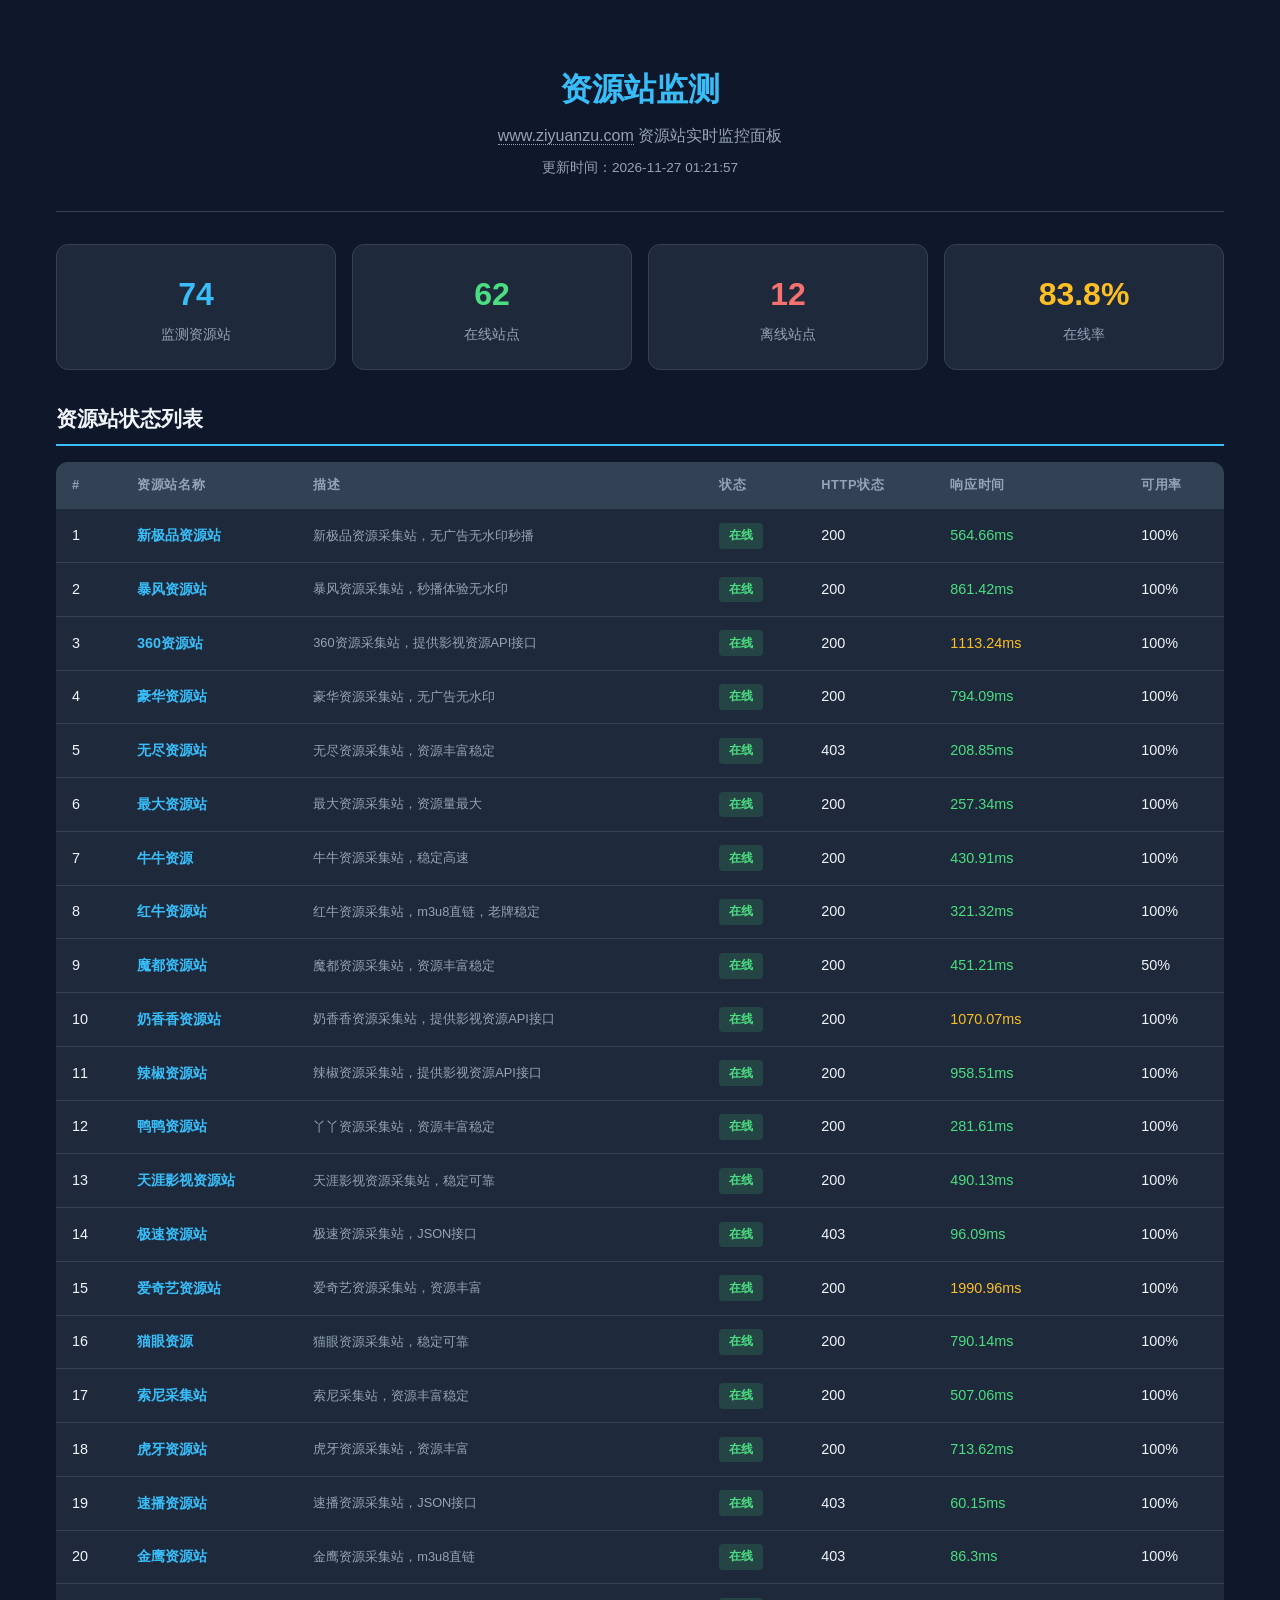
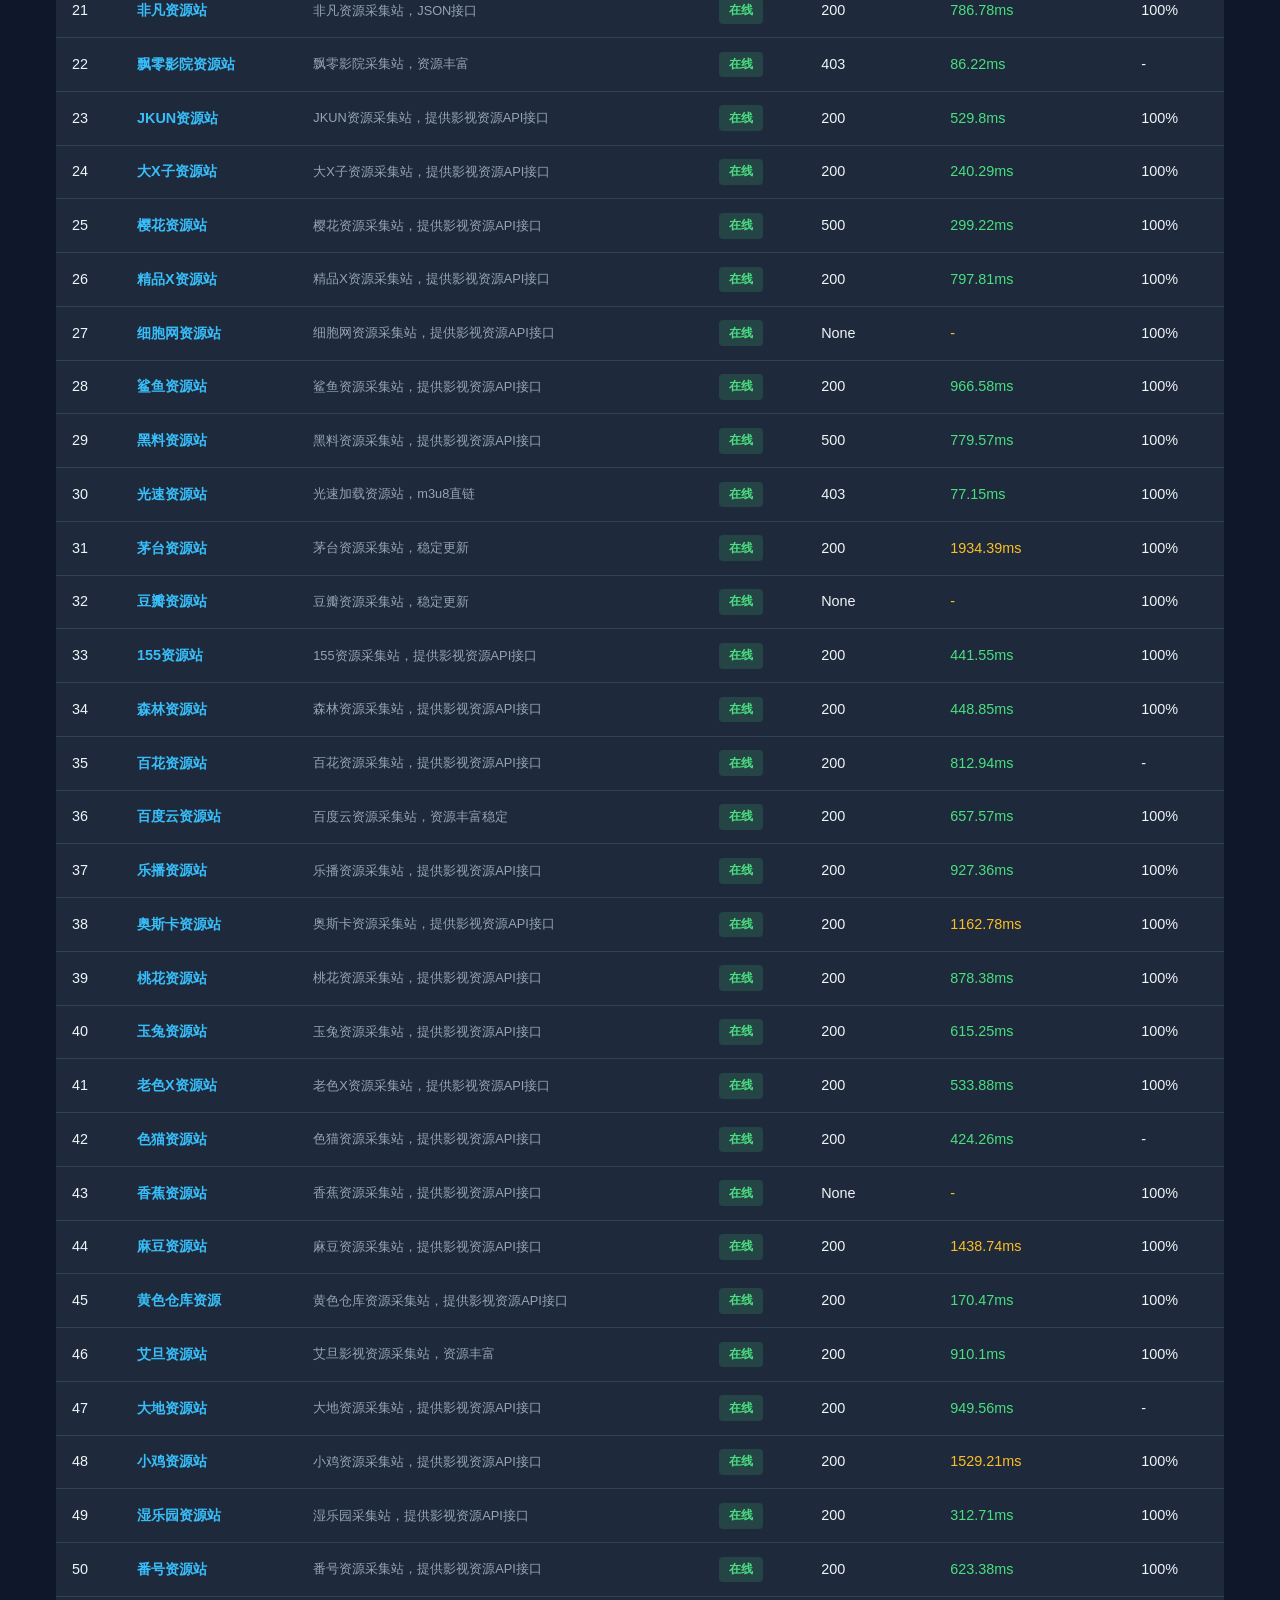
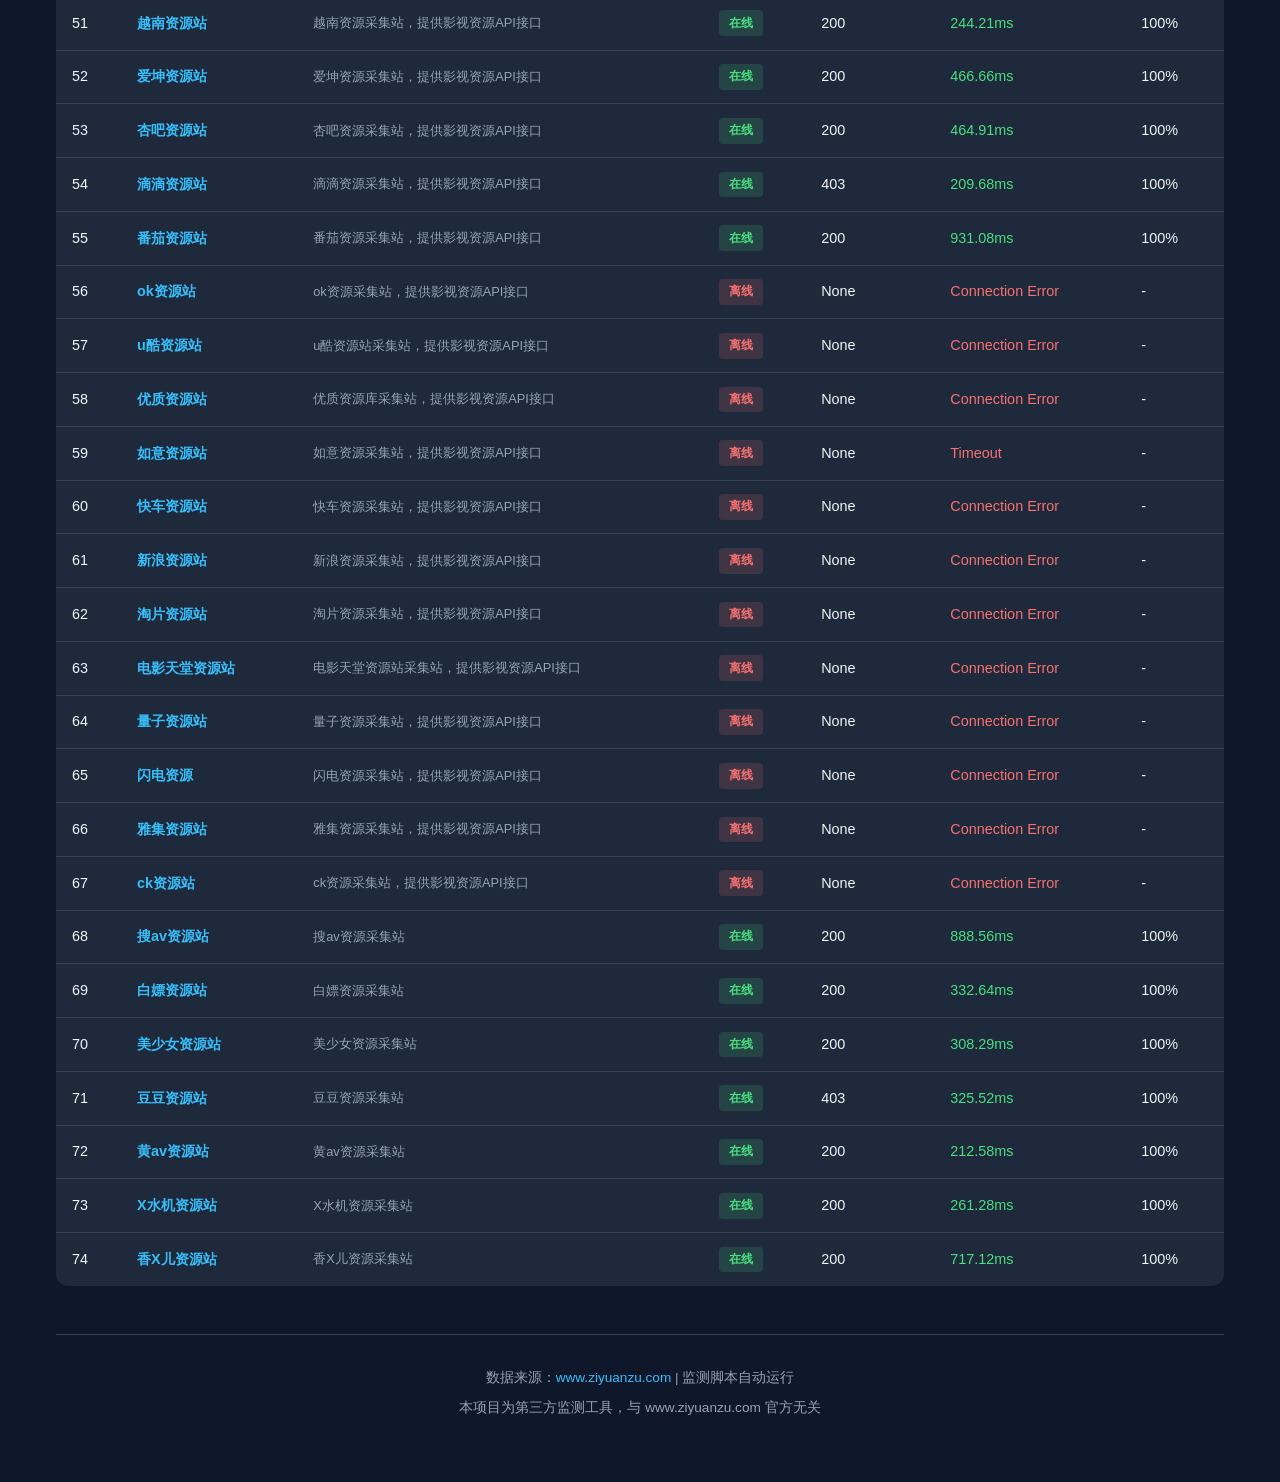
==== commit 1954f59e: "📊 Update monitor data: 2026-11-27 01:21 UTC" ====
--- a/docs/index.html
+++ b/docs/index.html
@@ -4,7 +4,7 @@
 <meta charset="UTF-8">
 <meta name="viewport" content="width=device-width, initial-scale=1.0">
 <title>资源站监测 - www.ziyuanzu.com 资源站实时监控</title>
-<meta name="description" content="www.ziyuanzu.com 资源站实时监测面板，共监测74个资源站，在线62个，离线12个。更新时间：2026-11-26 16:08:24">
+<meta name="description" content="www.ziyuanzu.com 资源站实时监测面板，共监测74个资源站，在线62个，离线12个。更新时间：2026-11-27 01:21:57">
 <meta name="keywords" content="资源组, ziyuanzu, 影视资源站, 采集站监测, 资源站监控, 播放源检测">
 <style>
   :root {
@@ -56,7 +56,7 @@
 <header>
   <h1>资源站监测</h1>
   <p class="subtitle"><a href="https://www.ziyuanzu.com/" target="_blank" rel="noopener" style="color:inherit;text-decoration:none;border-bottom:1px dotted;">www.ziyuanzu.com</a> 资源站实时监控面板</p>
-  <p class="update-time">更新时间：2026-11-26 16:08:24</p>
+  <p class="update-time">更新时间：2026-11-27 01:21:57</p>
 </header>
 <div class="stats-grid">
   <div class="stat-card total"><div class="number">74</div><div class="label">监测资源站</div></div>
@@ -75,7 +75,7 @@
       <td class="resource-desc">新极品资源采集站，无广告无水印秒播</td>
       <td><span class="badge badge-online">在线</span></td>
       <td>200</td>
-      <td class="response-fast">538.46ms</td>
+      <td class="response-fast">564.66ms</td>
       <td>100%</td>
     </tr>
 
@@ -85,7 +85,7 @@
       <td class="resource-desc">暴风资源采集站，秒播体验无水印</td>
       <td><span class="badge badge-online">在线</span></td>
       <td>200</td>
-      <td class="response-fast">729.82ms</td>
+      <td class="response-fast">861.42ms</td>
       <td>100%</td>
     </tr>
 
@@ -95,7 +95,7 @@
       <td class="resource-desc">360资源采集站，提供影视资源API接口</td>
       <td><span class="badge badge-online">在线</span></td>
       <td>200</td>
-      <td class="response-slow">1319.31ms</td>
+      <td class="response-slow">1113.24ms</td>
       <td>100%</td>
     </tr>
 
@@ -105,7 +105,7 @@
       <td class="resource-desc">豪华资源采集站，无广告无水印</td>
       <td><span class="badge badge-online">在线</span></td>
       <td>200</td>
-      <td class="response-fast">313.59ms</td>
+      <td class="response-fast">794.09ms</td>
       <td>100%</td>
     </tr>
 
@@ -115,7 +115,7 @@
       <td class="resource-desc">无尽资源采集站，资源丰富稳定</td>
       <td><span class="badge badge-online">在线</span></td>
       <td>403</td>
-      <td class="response-fast">124.93ms</td>
+      <td class="response-fast">208.85ms</td>
       <td>100%</td>
     </tr>
 
@@ -125,7 +125,7 @@
       <td class="resource-desc">最大资源采集站，资源量最大</td>
       <td><span class="badge badge-online">在线</span></td>
       <td>200</td>
-      <td class="response-fast">194.17ms</td>
+      <td class="response-fast">257.34ms</td>
       <td>100%</td>
     </tr>
 
@@ -135,7 +135,7 @@
       <td class="resource-desc">牛牛资源采集站，稳定高速</td>
       <td><span class="badge badge-online">在线</span></td>
       <td>200</td>
-      <td class="response-fast">456.47ms</td>
+      <td class="response-fast">430.91ms</td>
       <td>100%</td>
     </tr>
 
@@ -145,7 +145,7 @@
       <td class="resource-desc">红牛资源采集站，m3u8直链，老牌稳定</td>
       <td><span class="badge badge-online">在线</span></td>
       <td>200</td>
-      <td class="response-fast">249.78ms</td>
+      <td class="response-fast">321.32ms</td>
       <td>100%</td>
     </tr>
 
@@ -155,7 +155,7 @@
       <td class="resource-desc">魔都资源采集站，资源丰富稳定</td>
       <td><span class="badge badge-online">在线</span></td>
       <td>200</td>
-      <td class="response-fast">392.11ms</td>
+      <td class="response-fast">451.21ms</td>
       <td>50%</td>
     </tr>
 
@@ -165,7 +165,7 @@
       <td class="resource-desc">奶香香资源采集站，提供影视资源API接口</td>
       <td><span class="badge badge-online">在线</span></td>
       <td>200</td>
-      <td class="response-fast">889.87ms</td>
+      <td class="response-slow">1070.07ms</td>
       <td>100%</td>
     </tr>
 
@@ -175,7 +175,7 @@
       <td class="resource-desc">辣椒资源采集站，提供影视资源API接口</td>
       <td><span class="badge badge-online">在线</span></td>
       <td>200</td>
-      <td class="response-fast">758.02ms</td>
+      <td class="response-fast">958.51ms</td>
       <td>100%</td>
     </tr>
 
@@ -185,7 +185,7 @@
       <td class="resource-desc">丫丫资源采集站，资源丰富稳定</td>
       <td><span class="badge badge-online">在线</span></td>
       <td>200</td>
-      <td class="response-fast">219.89ms</td>
+      <td class="response-fast">281.61ms</td>
       <td>100%</td>
     </tr>
 
@@ -195,7 +195,7 @@
       <td class="resource-desc">天涯影视资源采集站，稳定可靠</td>
       <td><span class="badge badge-online">在线</span></td>
       <td>200</td>
-      <td class="response-fast">441.68ms</td>
+      <td class="response-fast">490.13ms</td>
       <td>100%</td>
     </tr>
 
@@ -204,8 +204,8 @@
       <td><a class="resource-name" href="https://www.ziyuanzu.com/source/jisuziyuanzhan" target="_blank" rel="noopener">极速资源站</a></td>
       <td class="resource-desc">极速资源采集站，JSON接口</td>
       <td><span class="badge badge-online">在线</span></td>
-      <td>200</td>
-      <td class="response-fast">166.51ms</td>
+      <td>403</td>
+      <td class="response-fast">96.09ms</td>
       <td>100%</td>
     </tr>
 
@@ -215,7 +215,7 @@
       <td class="resource-desc">爱奇艺资源采集站，资源丰富</td>
       <td><span class="badge badge-online">在线</span></td>
       <td>200</td>
-      <td class="response-fast">972.2ms</td>
+      <td class="response-slow">1990.96ms</td>
       <td>100%</td>
     </tr>
 
@@ -225,7 +225,7 @@
       <td class="resource-desc">猫眼资源采集站，稳定可靠</td>
       <td><span class="badge badge-online">在线</span></td>
       <td>200</td>
-      <td class="response-fast">821.18ms</td>
+      <td class="response-fast">790.14ms</td>
       <td>100%</td>
     </tr>
 
@@ -235,7 +235,7 @@
       <td class="resource-desc">索尼采集站，资源丰富稳定</td>
       <td><span class="badge badge-online">在线</span></td>
       <td>200</td>
-      <td class="response-fast">594.76ms</td>
+      <td class="response-fast">507.06ms</td>
       <td>100%</td>
     </tr>
 
@@ -245,7 +245,7 @@
       <td class="resource-desc">虎牙资源采集站，资源丰富</td>
       <td><span class="badge badge-online">在线</span></td>
       <td>200</td>
-      <td class="response-slow">8946.6ms</td>
+      <td class="response-fast">713.62ms</td>
       <td>100%</td>
     </tr>
 
@@ -255,7 +255,7 @@
       <td class="resource-desc">速播资源采集站，JSON接口</td>
       <td><span class="badge badge-online">在线</span></td>
       <td>403</td>
-      <td class="response-fast">111.52ms</td>
+      <td class="response-fast">60.15ms</td>
       <td>100%</td>
     </tr>
 
@@ -264,8 +264,8 @@
       <td><a class="resource-name" href="https://www.ziyuanzu.com/source/jinyingziyuanzhan" target="_blank" rel="noopener">金鹰资源站</a></td>
       <td class="resource-desc">金鹰资源采集站，m3u8直链</td>
       <td><span class="badge badge-online">在线</span></td>
-      <td>200</td>
-      <td class="response-fast">98.09ms</td>
+      <td>403</td>
+      <td class="response-fast">86.3ms</td>
       <td>100%</td>
     </tr>
 
@@ -275,7 +275,7 @@
       <td class="resource-desc">非凡资源采集站，JSON接口</td>
       <td><span class="badge badge-online">在线</span></td>
       <td>200</td>
-      <td class="response-slow">1283.88ms</td>
+      <td class="response-fast">786.78ms</td>
       <td>100%</td>
     </tr>
 
@@ -285,7 +285,7 @@
       <td class="resource-desc">飘零影院采集站，资源丰富</td>
       <td><span class="badge badge-online">在线</span></td>
       <td>403</td>
-      <td class="response-fast">81.6ms</td>
+      <td class="response-fast">86.22ms</td>
       <td>-</td>
     </tr>
 
@@ -295,7 +295,7 @@
       <td class="resource-desc">JKUN资源采集站，提供影视资源API接口</td>
       <td><span class="badge badge-online">在线</span></td>
       <td>200</td>
-      <td class="response-fast">485.37ms</td>
+      <td class="response-fast">529.8ms</td>
       <td>100%</td>
     </tr>
 
@@ -305,7 +305,7 @@
       <td class="resource-desc">大X子资源采集站，提供影视资源API接口</td>
       <td><span class="badge badge-online">在线</span></td>
       <td>200</td>
-      <td class="response-fast">225.35ms</td>
+      <td class="response-fast">240.29ms</td>
       <td>100%</td>
     </tr>
 
@@ -315,7 +315,7 @@
       <td class="resource-desc">樱花资源采集站，提供影视资源API接口</td>
       <td><span class="badge badge-online">在线</span></td>
       <td>500</td>
-      <td class="response-fast">423.63ms</td>
+      <td class="response-fast">299.22ms</td>
       <td>100%</td>
     </tr>
 
@@ -325,7 +325,7 @@
       <td class="resource-desc">精品X资源采集站，提供影视资源API接口</td>
       <td><span class="badge badge-online">在线</span></td>
       <td>200</td>
-      <td class="response-slow">1062.79ms</td>
+      <td class="response-fast">797.81ms</td>
       <td>100%</td>
     </tr>
 
@@ -345,7 +345,7 @@
       <td class="resource-desc">鲨鱼资源采集站，提供影视资源API接口</td>
       <td><span class="badge badge-online">在线</span></td>
       <td>200</td>
-      <td class="response-fast">748.6ms</td>
+      <td class="response-fast">966.58ms</td>
       <td>100%</td>
     </tr>
 
@@ -355,7 +355,7 @@
       <td class="resource-desc">黑料资源采集站，提供影视资源API接口</td>
       <td><span class="badge badge-online">在线</span></td>
       <td>500</td>
-      <td class="response-fast">584.12ms</td>
+      <td class="response-fast">779.57ms</td>
       <td>100%</td>
     </tr>
 
@@ -364,8 +364,8 @@
       <td><a class="resource-name" href="https://www.ziyuanzu.com/source/guangsuziyuanzhan" target="_blank" rel="noopener">光速资源站</a></td>
       <td class="resource-desc">光速加载资源站，m3u8直链</td>
       <td><span class="badge badge-online">在线</span></td>
-      <td>200</td>
-      <td class="response-fast">91.72ms</td>
+      <td>403</td>
+      <td class="response-fast">77.15ms</td>
       <td>100%</td>
     </tr>
 
@@ -375,7 +375,7 @@
       <td class="resource-desc">茅台资源采集站，稳定更新</td>
       <td><span class="badge badge-online">在线</span></td>
       <td>200</td>
-      <td class="response-slow">1436.77ms</td>
+      <td class="response-slow">1934.39ms</td>
       <td>100%</td>
     </tr>
 
@@ -395,7 +395,7 @@
       <td class="resource-desc">155资源采集站，提供影视资源API接口</td>
       <td><span class="badge badge-online">在线</span></td>
       <td>200</td>
-      <td class="response-fast">119.56ms</td>
+      <td class="response-fast">441.55ms</td>
       <td>100%</td>
     </tr>
 
@@ -405,7 +405,7 @@
       <td class="resource-desc">森林资源采集站，提供影视资源API接口</td>
       <td><span class="badge badge-online">在线</span></td>
       <td>200</td>
-      <td class="response-fast">341.51ms</td>
+      <td class="response-fast">448.85ms</td>
       <td>100%</td>
     </tr>
 
@@ -415,7 +415,7 @@
       <td class="resource-desc">百花资源采集站，提供影视资源API接口</td>
       <td><span class="badge badge-online">在线</span></td>
       <td>200</td>
-      <td class="response-fast">649.79ms</td>
+      <td class="response-fast">812.94ms</td>
       <td>-</td>
     </tr>
 
@@ -425,7 +425,7 @@
       <td class="resource-desc">百度云资源采集站，资源丰富稳定</td>
       <td><span class="badge badge-online">在线</span></td>
       <td>200</td>
-      <td class="response-fast">384.09ms</td>
+      <td class="response-fast">657.57ms</td>
       <td>100%</td>
     </tr>
 
@@ -435,7 +435,7 @@
       <td class="resource-desc">乐播资源采集站，提供影视资源API接口</td>
       <td><span class="badge badge-online">在线</span></td>
       <td>200</td>
-      <td class="response-slow">3900.85ms</td>
+      <td class="response-fast">927.36ms</td>
       <td>100%</td>
     </tr>
 
@@ -444,8 +444,8 @@
       <td><a class="resource-name" href="https://www.ziyuanzu.com/source/aosikaziyuanzhan" target="_blank" rel="noopener">奥斯卡资源站</a></td>
       <td class="resource-desc">奥斯卡资源采集站，提供影视资源API接口</td>
       <td><span class="badge badge-online">在线</span></td>
-      <td>None</td>
-      <td class="response-slow">-</td>
+      <td>200</td>
+      <td class="response-slow">1162.78ms</td>
       <td>100%</td>
     </tr>
 
@@ -455,7 +455,7 @@
       <td class="resource-desc">桃花资源采集站，提供影视资源API接口</td>
       <td><span class="badge badge-online">在线</span></td>
       <td>200</td>
-      <td class="response-slow">1129.4ms</td>
+      <td class="response-fast">878.38ms</td>
       <td>100%</td>
     </tr>
 
@@ -465,7 +465,7 @@
       <td class="resource-desc">玉兔资源采集站，提供影视资源API接口</td>
       <td><span class="badge badge-online">在线</span></td>
       <td>200</td>
-      <td class="response-slow">4448.78ms</td>
+      <td class="response-fast">615.25ms</td>
       <td>100%</td>
     </tr>
 
@@ -475,7 +475,7 @@
       <td class="resource-desc">老色X资源采集站，提供影视资源API接口</td>
       <td><span class="badge badge-online">在线</span></td>
       <td>200</td>
-      <td class="response-slow">4363.63ms</td>
+      <td class="response-fast">533.88ms</td>
       <td>100%</td>
     </tr>
 
@@ -485,7 +485,7 @@
       <td class="resource-desc">色猫资源采集站，提供影视资源API接口</td>
       <td><span class="badge badge-online">在线</span></td>
       <td>200</td>
-      <td class="response-fast">341.08ms</td>
+      <td class="response-fast">424.26ms</td>
       <td>-</td>
     </tr>
 
@@ -505,7 +505,7 @@
       <td class="resource-desc">麻豆资源采集站，提供影视资源API接口</td>
       <td><span class="badge badge-online">在线</span></td>
       <td>200</td>
-      <td class="response-fast">842.37ms</td>
+      <td class="response-slow">1438.74ms</td>
       <td>100%</td>
     </tr>
 
@@ -514,8 +514,8 @@
       <td><a class="resource-name" href="https://www.ziyuanzu.com/source/huangsecangkuziyuan" target="_blank" rel="noopener">黄色仓库资源</a></td>
       <td class="resource-desc">黄色仓库资源采集站，提供影视资源API接口</td>
       <td><span class="badge badge-online">在线</span></td>
-      <td>523</td>
-      <td class="response-fast">167.88ms</td>
+      <td>200</td>
+      <td class="response-fast">170.47ms</td>
       <td>100%</td>
     </tr>
 
@@ -525,7 +525,7 @@
       <td class="resource-desc">艾旦影视资源采集站，资源丰富</td>
       <td><span class="badge badge-online">在线</span></td>
       <td>200</td>
-      <td class="response-fast">682.6ms</td>
+      <td class="response-fast">910.1ms</td>
       <td>100%</td>
     </tr>
 
@@ -535,7 +535,7 @@
       <td class="resource-desc">大地资源采集站，提供影视资源API接口</td>
       <td><span class="badge badge-online">在线</span></td>
       <td>200</td>
-      <td class="response-fast">802.97ms</td>
+      <td class="response-fast">949.56ms</td>
       <td>-</td>
     </tr>
 
@@ -545,7 +545,7 @@
       <td class="resource-desc">小鸡资源采集站，提供影视资源API接口</td>
       <td><span class="badge badge-online">在线</span></td>
       <td>200</td>
-      <td class="response-fast">268.81ms</td>
+      <td class="response-slow">1529.21ms</td>
       <td>100%</td>
     </tr>
 
@@ -555,7 +555,7 @@
       <td class="resource-desc">湿乐园采集站，提供影视资源API接口</td>
       <td><span class="badge badge-online">在线</span></td>
       <td>200</td>
-      <td class="response-fast">333.16ms</td>
+      <td class="response-fast">312.71ms</td>
       <td>100%</td>
     </tr>
 
@@ -565,7 +565,7 @@
       <td class="resource-desc">番号资源采集站，提供影视资源API接口</td>
       <td><span class="badge badge-online">在线</span></td>
       <td>200</td>
-      <td class="response-fast">529.61ms</td>
+      <td class="response-fast">623.38ms</td>
       <td>100%</td>
     </tr>
 
@@ -575,7 +575,7 @@
       <td class="resource-desc">越南资源采集站，提供影视资源API接口</td>
       <td><span class="badge badge-online">在线</span></td>
       <td>200</td>
-      <td class="response-fast">195.3ms</td>
+      <td class="response-fast">244.21ms</td>
       <td>100%</td>
     </tr>
 
@@ -585,7 +585,7 @@
       <td class="resource-desc">爱坤资源采集站，提供影视资源API接口</td>
       <td><span class="badge badge-online">在线</span></td>
       <td>200</td>
-      <td class="response-fast">345.78ms</td>
+      <td class="response-fast">466.66ms</td>
       <td>100%</td>
     </tr>
 
@@ -595,7 +595,7 @@
       <td class="resource-desc">杏吧资源采集站，提供影视资源API接口</td>
       <td><span class="badge badge-online">在线</span></td>
       <td>200</td>
-      <td class="response-slow">2840.16ms</td>
+      <td class="response-fast">464.91ms</td>
       <td>100%</td>
     </tr>
 
@@ -605,7 +605,7 @@
       <td class="resource-desc">滴滴资源采集站，提供影视资源API接口</td>
       <td><span class="badge badge-online">在线</span></td>
       <td>403</td>
-      <td class="response-fast">156.93ms</td>
+      <td class="response-fast">209.68ms</td>
       <td>100%</td>
     </tr>
 
@@ -615,7 +615,7 @@
       <td class="resource-desc">番茄资源采集站，提供影视资源API接口</td>
       <td><span class="badge badge-online">在线</span></td>
       <td>200</td>
-      <td class="response-slow">1086.09ms</td>
+      <td class="response-fast">931.08ms</td>
       <td>100%</td>
     </tr>
 
@@ -745,7 +745,7 @@
       <td class="resource-desc">搜av资源采集站</td>
       <td><span class="badge badge-online">在线</span></td>
       <td>200</td>
-      <td class="response-fast">910.03ms</td>
+      <td class="response-fast">888.56ms</td>
       <td>100%</td>
     </tr>
 
@@ -755,7 +755,7 @@
       <td class="resource-desc">白嫖资源采集站</td>
       <td><span class="badge badge-online">在线</span></td>
       <td>200</td>
-      <td class="response-fast">177.56ms</td>
+      <td class="response-fast">332.64ms</td>
       <td>100%</td>
     </tr>
 
@@ -765,7 +765,7 @@
       <td class="resource-desc">美少女资源采集站</td>
       <td><span class="badge badge-online">在线</span></td>
       <td>200</td>
-      <td class="response-fast">181.88ms</td>
+      <td class="response-fast">308.29ms</td>
       <td>100%</td>
     </tr>
 
@@ -775,7 +775,7 @@
       <td class="resource-desc">豆豆资源采集站</td>
       <td><span class="badge badge-online">在线</span></td>
       <td>403</td>
-      <td class="response-fast">237.24ms</td>
+      <td class="response-fast">325.52ms</td>
       <td>100%</td>
     </tr>
 
@@ -785,7 +785,7 @@
       <td class="resource-desc">黄av资源采集站</td>
       <td><span class="badge badge-online">在线</span></td>
       <td>200</td>
-      <td class="response-fast">156.09ms</td>
+      <td class="response-fast">212.58ms</td>
       <td>100%</td>
     </tr>
 
@@ -795,7 +795,7 @@
       <td class="resource-desc">X水机资源采集站</td>
       <td><span class="badge badge-online">在线</span></td>
       <td>200</td>
-      <td class="response-fast">199.6ms</td>
+      <td class="response-fast">261.28ms</td>
       <td>100%</td>
     </tr>
 
@@ -805,7 +805,7 @@
       <td class="resource-desc">香X儿资源采集站</td>
       <td><span class="badge badge-online">在线</span></td>
       <td>200</td>
-      <td class="response-fast">627.35ms</td>
+      <td class="response-fast">717.12ms</td>
       <td>100%</td>
     </tr>
 
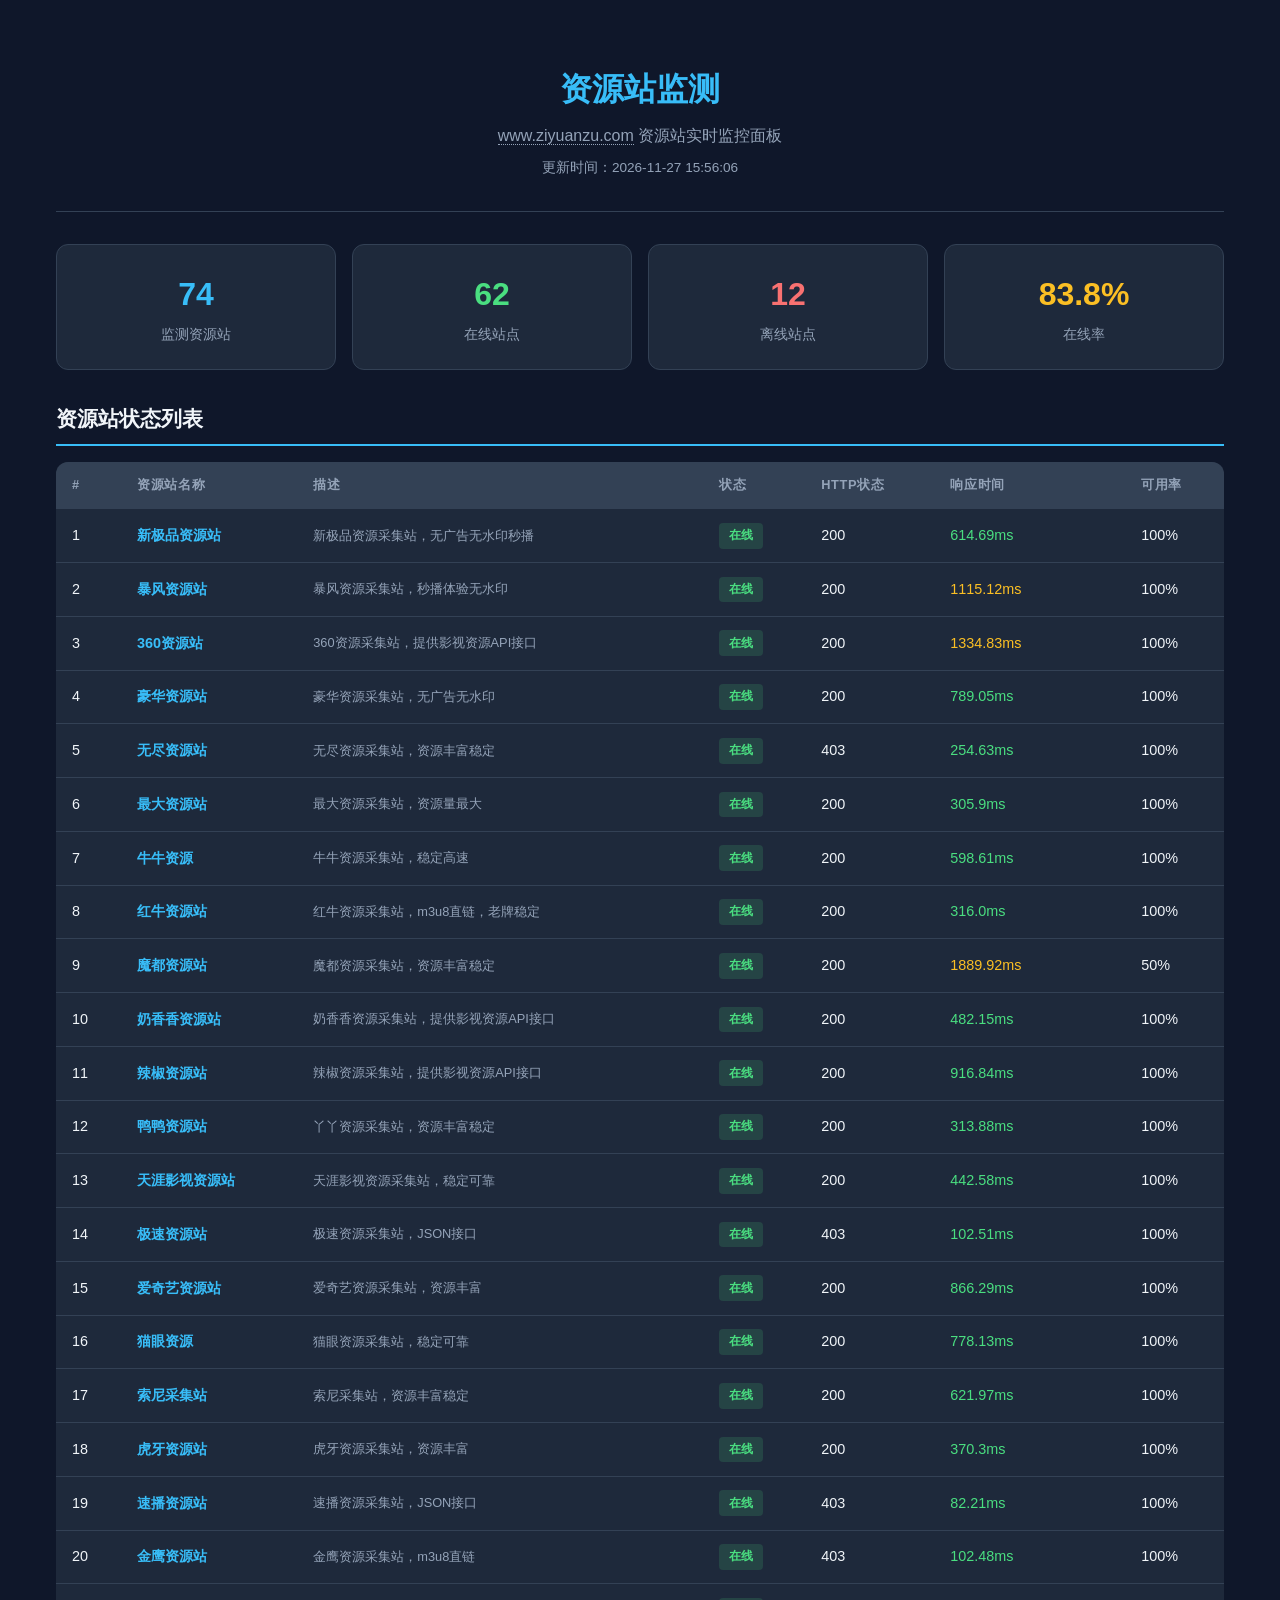
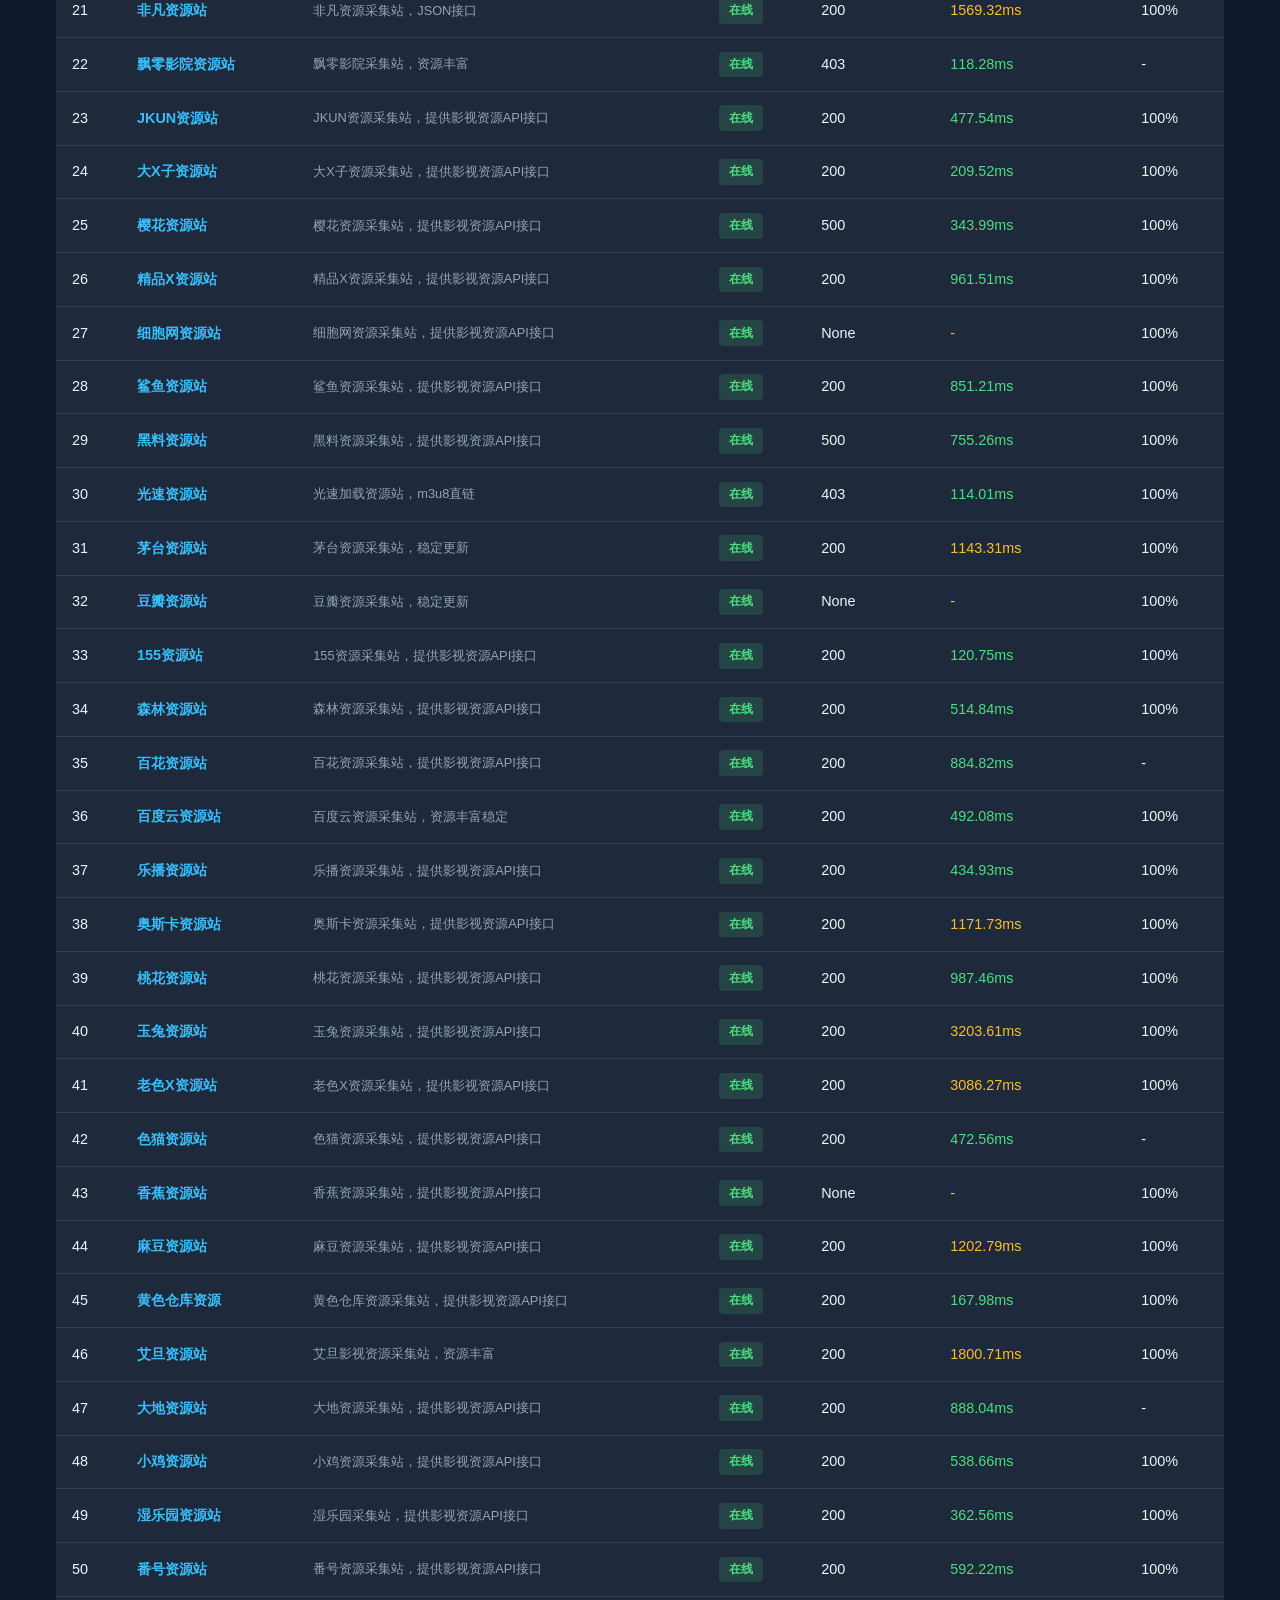
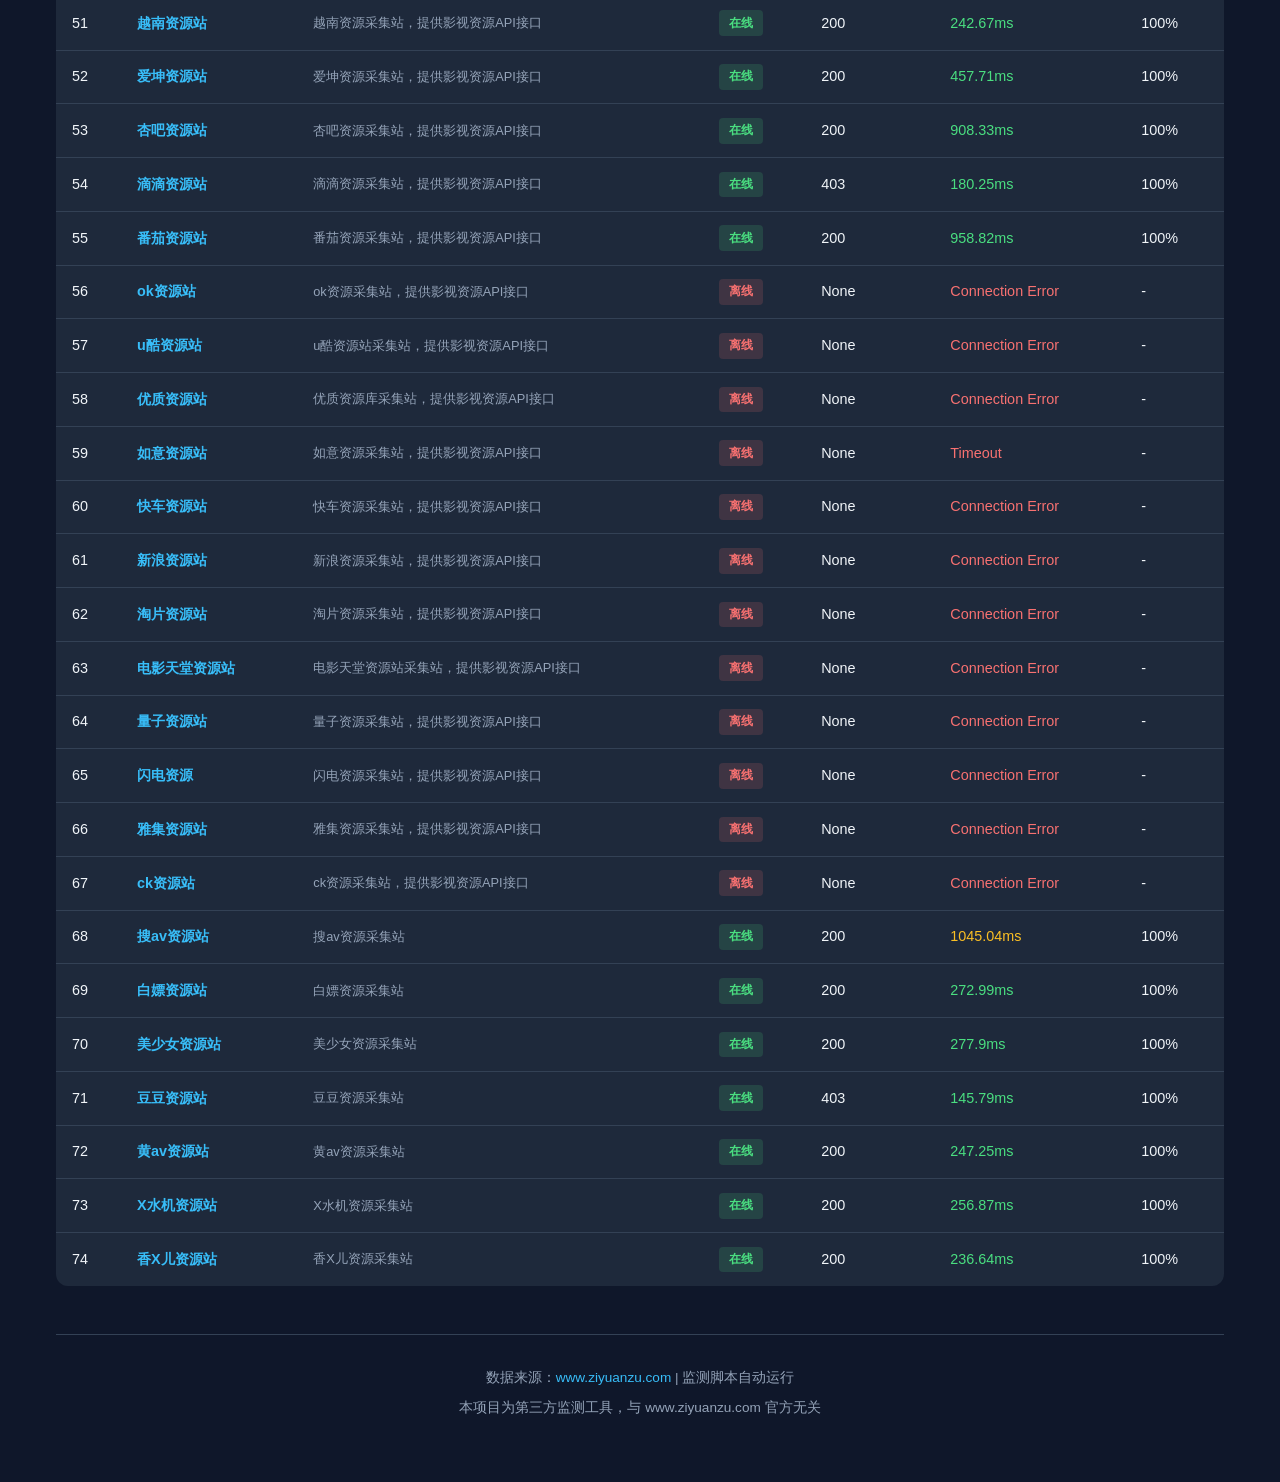
==== commit 8132fdfd: "📊 Update monitor data: 2026-11-27 15:56 UTC" ====
--- a/docs/index.html
+++ b/docs/index.html
@@ -4,7 +4,7 @@
 <meta charset="UTF-8">
 <meta name="viewport" content="width=device-width, initial-scale=1.0">
 <title>资源站监测 - www.ziyuanzu.com 资源站实时监控</title>
-<meta name="description" content="www.ziyuanzu.com 资源站实时监测面板，共监测74个资源站，在线62个，离线12个。更新时间：2026-11-27 01:21:57">
+<meta name="description" content="www.ziyuanzu.com 资源站实时监测面板，共监测74个资源站，在线62个，离线12个。更新时间：2026-11-27 15:56:06">
 <meta name="keywords" content="资源组, ziyuanzu, 影视资源站, 采集站监测, 资源站监控, 播放源检测">
 <style>
   :root {
@@ -56,7 +56,7 @@
 <header>
   <h1>资源站监测</h1>
   <p class="subtitle"><a href="https://www.ziyuanzu.com/" target="_blank" rel="noopener" style="color:inherit;text-decoration:none;border-bottom:1px dotted;">www.ziyuanzu.com</a> 资源站实时监控面板</p>
-  <p class="update-time">更新时间：2026-11-27 01:21:57</p>
+  <p class="update-time">更新时间：2026-11-27 15:56:06</p>
 </header>
 <div class="stats-grid">
   <div class="stat-card total"><div class="number">74</div><div class="label">监测资源站</div></div>
@@ -75,7 +75,7 @@
       <td class="resource-desc">新极品资源采集站，无广告无水印秒播</td>
       <td><span class="badge badge-online">在线</span></td>
       <td>200</td>
-      <td class="response-fast">564.66ms</td>
+      <td class="response-fast">614.69ms</td>
       <td>100%</td>
     </tr>
 
@@ -85,7 +85,7 @@
       <td class="resource-desc">暴风资源采集站，秒播体验无水印</td>
       <td><span class="badge badge-online">在线</span></td>
       <td>200</td>
-      <td class="response-fast">861.42ms</td>
+      <td class="response-slow">1115.12ms</td>
       <td>100%</td>
     </tr>
 
@@ -95,7 +95,7 @@
       <td class="resource-desc">360资源采集站，提供影视资源API接口</td>
       <td><span class="badge badge-online">在线</span></td>
       <td>200</td>
-      <td class="response-slow">1113.24ms</td>
+      <td class="response-slow">1334.83ms</td>
       <td>100%</td>
     </tr>
 
@@ -105,7 +105,7 @@
       <td class="resource-desc">豪华资源采集站，无广告无水印</td>
       <td><span class="badge badge-online">在线</span></td>
       <td>200</td>
-      <td class="response-fast">794.09ms</td>
+      <td class="response-fast">789.05ms</td>
       <td>100%</td>
     </tr>
 
@@ -115,7 +115,7 @@
       <td class="resource-desc">无尽资源采集站，资源丰富稳定</td>
       <td><span class="badge badge-online">在线</span></td>
       <td>403</td>
-      <td class="response-fast">208.85ms</td>
+      <td class="response-fast">254.63ms</td>
       <td>100%</td>
     </tr>
 
@@ -125,7 +125,7 @@
       <td class="resource-desc">最大资源采集站，资源量最大</td>
       <td><span class="badge badge-online">在线</span></td>
       <td>200</td>
-      <td class="response-fast">257.34ms</td>
+      <td class="response-fast">305.9ms</td>
       <td>100%</td>
     </tr>
 
@@ -135,7 +135,7 @@
       <td class="resource-desc">牛牛资源采集站，稳定高速</td>
       <td><span class="badge badge-online">在线</span></td>
       <td>200</td>
-      <td class="response-fast">430.91ms</td>
+      <td class="response-fast">598.61ms</td>
       <td>100%</td>
     </tr>
 
@@ -145,7 +145,7 @@
       <td class="resource-desc">红牛资源采集站，m3u8直链，老牌稳定</td>
       <td><span class="badge badge-online">在线</span></td>
       <td>200</td>
-      <td class="response-fast">321.32ms</td>
+      <td class="response-fast">316.0ms</td>
       <td>100%</td>
     </tr>
 
@@ -155,7 +155,7 @@
       <td class="resource-desc">魔都资源采集站，资源丰富稳定</td>
       <td><span class="badge badge-online">在线</span></td>
       <td>200</td>
-      <td class="response-fast">451.21ms</td>
+      <td class="response-slow">1889.92ms</td>
       <td>50%</td>
     </tr>
 
@@ -165,7 +165,7 @@
       <td class="resource-desc">奶香香资源采集站，提供影视资源API接口</td>
       <td><span class="badge badge-online">在线</span></td>
       <td>200</td>
-      <td class="response-slow">1070.07ms</td>
+      <td class="response-fast">482.15ms</td>
       <td>100%</td>
     </tr>
 
@@ -175,7 +175,7 @@
       <td class="resource-desc">辣椒资源采集站，提供影视资源API接口</td>
       <td><span class="badge badge-online">在线</span></td>
       <td>200</td>
-      <td class="response-fast">958.51ms</td>
+      <td class="response-fast">916.84ms</td>
       <td>100%</td>
     </tr>
 
@@ -185,7 +185,7 @@
       <td class="resource-desc">丫丫资源采集站，资源丰富稳定</td>
       <td><span class="badge badge-online">在线</span></td>
       <td>200</td>
-      <td class="response-fast">281.61ms</td>
+      <td class="response-fast">313.88ms</td>
       <td>100%</td>
     </tr>
 
@@ -195,7 +195,7 @@
       <td class="resource-desc">天涯影视资源采集站，稳定可靠</td>
       <td><span class="badge badge-online">在线</span></td>
       <td>200</td>
-      <td class="response-fast">490.13ms</td>
+      <td class="response-fast">442.58ms</td>
       <td>100%</td>
     </tr>
 
@@ -205,7 +205,7 @@
       <td class="resource-desc">极速资源采集站，JSON接口</td>
       <td><span class="badge badge-online">在线</span></td>
       <td>403</td>
-      <td class="response-fast">96.09ms</td>
+      <td class="response-fast">102.51ms</td>
       <td>100%</td>
     </tr>
 
@@ -215,7 +215,7 @@
       <td class="resource-desc">爱奇艺资源采集站，资源丰富</td>
       <td><span class="badge badge-online">在线</span></td>
       <td>200</td>
-      <td class="response-slow">1990.96ms</td>
+      <td class="response-fast">866.29ms</td>
       <td>100%</td>
     </tr>
 
@@ -225,7 +225,7 @@
       <td class="resource-desc">猫眼资源采集站，稳定可靠</td>
       <td><span class="badge badge-online">在线</span></td>
       <td>200</td>
-      <td class="response-fast">790.14ms</td>
+      <td class="response-fast">778.13ms</td>
       <td>100%</td>
     </tr>
 
@@ -235,7 +235,7 @@
       <td class="resource-desc">索尼采集站，资源丰富稳定</td>
       <td><span class="badge badge-online">在线</span></td>
       <td>200</td>
-      <td class="response-fast">507.06ms</td>
+      <td class="response-fast">621.97ms</td>
       <td>100%</td>
     </tr>
 
@@ -245,7 +245,7 @@
       <td class="resource-desc">虎牙资源采集站，资源丰富</td>
       <td><span class="badge badge-online">在线</span></td>
       <td>200</td>
-      <td class="response-fast">713.62ms</td>
+      <td class="response-fast">370.3ms</td>
       <td>100%</td>
     </tr>
 
@@ -255,7 +255,7 @@
       <td class="resource-desc">速播资源采集站，JSON接口</td>
       <td><span class="badge badge-online">在线</span></td>
       <td>403</td>
-      <td class="response-fast">60.15ms</td>
+      <td class="response-fast">82.21ms</td>
       <td>100%</td>
     </tr>
 
@@ -265,7 +265,7 @@
       <td class="resource-desc">金鹰资源采集站，m3u8直链</td>
       <td><span class="badge badge-online">在线</span></td>
       <td>403</td>
-      <td class="response-fast">86.3ms</td>
+      <td class="response-fast">102.48ms</td>
       <td>100%</td>
     </tr>
 
@@ -275,7 +275,7 @@
       <td class="resource-desc">非凡资源采集站，JSON接口</td>
       <td><span class="badge badge-online">在线</span></td>
       <td>200</td>
-      <td class="response-fast">786.78ms</td>
+      <td class="response-slow">1569.32ms</td>
       <td>100%</td>
     </tr>
 
@@ -285,7 +285,7 @@
       <td class="resource-desc">飘零影院采集站，资源丰富</td>
       <td><span class="badge badge-online">在线</span></td>
       <td>403</td>
-      <td class="response-fast">86.22ms</td>
+      <td class="response-fast">118.28ms</td>
       <td>-</td>
     </tr>
 
@@ -295,7 +295,7 @@
       <td class="resource-desc">JKUN资源采集站，提供影视资源API接口</td>
       <td><span class="badge badge-online">在线</span></td>
       <td>200</td>
-      <td class="response-fast">529.8ms</td>
+      <td class="response-fast">477.54ms</td>
       <td>100%</td>
     </tr>
 
@@ -305,7 +305,7 @@
       <td class="resource-desc">大X子资源采集站，提供影视资源API接口</td>
       <td><span class="badge badge-online">在线</span></td>
       <td>200</td>
-      <td class="response-fast">240.29ms</td>
+      <td class="response-fast">209.52ms</td>
       <td>100%</td>
     </tr>
 
@@ -315,7 +315,7 @@
       <td class="resource-desc">樱花资源采集站，提供影视资源API接口</td>
       <td><span class="badge badge-online">在线</span></td>
       <td>500</td>
-      <td class="response-fast">299.22ms</td>
+      <td class="response-fast">343.99ms</td>
       <td>100%</td>
     </tr>
 
@@ -325,7 +325,7 @@
       <td class="resource-desc">精品X资源采集站，提供影视资源API接口</td>
       <td><span class="badge badge-online">在线</span></td>
       <td>200</td>
-      <td class="response-fast">797.81ms</td>
+      <td class="response-fast">961.51ms</td>
       <td>100%</td>
     </tr>
 
@@ -345,7 +345,7 @@
       <td class="resource-desc">鲨鱼资源采集站，提供影视资源API接口</td>
       <td><span class="badge badge-online">在线</span></td>
       <td>200</td>
-      <td class="response-fast">966.58ms</td>
+      <td class="response-fast">851.21ms</td>
       <td>100%</td>
     </tr>
 
@@ -355,7 +355,7 @@
       <td class="resource-desc">黑料资源采集站，提供影视资源API接口</td>
       <td><span class="badge badge-online">在线</span></td>
       <td>500</td>
-      <td class="response-fast">779.57ms</td>
+      <td class="response-fast">755.26ms</td>
       <td>100%</td>
     </tr>
 
@@ -365,7 +365,7 @@
       <td class="resource-desc">光速加载资源站，m3u8直链</td>
       <td><span class="badge badge-online">在线</span></td>
       <td>403</td>
-      <td class="response-fast">77.15ms</td>
+      <td class="response-fast">114.01ms</td>
       <td>100%</td>
     </tr>
 
@@ -375,7 +375,7 @@
       <td class="resource-desc">茅台资源采集站，稳定更新</td>
       <td><span class="badge badge-online">在线</span></td>
       <td>200</td>
-      <td class="response-slow">1934.39ms</td>
+      <td class="response-slow">1143.31ms</td>
       <td>100%</td>
     </tr>
 
@@ -395,7 +395,7 @@
       <td class="resource-desc">155资源采集站，提供影视资源API接口</td>
       <td><span class="badge badge-online">在线</span></td>
       <td>200</td>
-      <td class="response-fast">441.55ms</td>
+      <td class="response-fast">120.75ms</td>
       <td>100%</td>
     </tr>
 
@@ -405,7 +405,7 @@
       <td class="resource-desc">森林资源采集站，提供影视资源API接口</td>
       <td><span class="badge badge-online">在线</span></td>
       <td>200</td>
-      <td class="response-fast">448.85ms</td>
+      <td class="response-fast">514.84ms</td>
       <td>100%</td>
     </tr>
 
@@ -415,7 +415,7 @@
       <td class="resource-desc">百花资源采集站，提供影视资源API接口</td>
       <td><span class="badge badge-online">在线</span></td>
       <td>200</td>
-      <td class="response-fast">812.94ms</td>
+      <td class="response-fast">884.82ms</td>
       <td>-</td>
     </tr>
 
@@ -425,7 +425,7 @@
       <td class="resource-desc">百度云资源采集站，资源丰富稳定</td>
       <td><span class="badge badge-online">在线</span></td>
       <td>200</td>
-      <td class="response-fast">657.57ms</td>
+      <td class="response-fast">492.08ms</td>
       <td>100%</td>
     </tr>
 
@@ -435,7 +435,7 @@
       <td class="resource-desc">乐播资源采集站，提供影视资源API接口</td>
       <td><span class="badge badge-online">在线</span></td>
       <td>200</td>
-      <td class="response-fast">927.36ms</td>
+      <td class="response-fast">434.93ms</td>
       <td>100%</td>
     </tr>
 
@@ -445,7 +445,7 @@
       <td class="resource-desc">奥斯卡资源采集站，提供影视资源API接口</td>
       <td><span class="badge badge-online">在线</span></td>
       <td>200</td>
-      <td class="response-slow">1162.78ms</td>
+      <td class="response-slow">1171.73ms</td>
       <td>100%</td>
     </tr>
 
@@ -455,7 +455,7 @@
       <td class="resource-desc">桃花资源采集站，提供影视资源API接口</td>
       <td><span class="badge badge-online">在线</span></td>
       <td>200</td>
-      <td class="response-fast">878.38ms</td>
+      <td class="response-fast">987.46ms</td>
       <td>100%</td>
     </tr>
 
@@ -465,7 +465,7 @@
       <td class="resource-desc">玉兔资源采集站，提供影视资源API接口</td>
       <td><span class="badge badge-online">在线</span></td>
       <td>200</td>
-      <td class="response-fast">615.25ms</td>
+      <td class="response-slow">3203.61ms</td>
       <td>100%</td>
     </tr>
 
@@ -475,7 +475,7 @@
       <td class="resource-desc">老色X资源采集站，提供影视资源API接口</td>
       <td><span class="badge badge-online">在线</span></td>
       <td>200</td>
-      <td class="response-fast">533.88ms</td>
+      <td class="response-slow">3086.27ms</td>
       <td>100%</td>
     </tr>
 
@@ -485,7 +485,7 @@
       <td class="resource-desc">色猫资源采集站，提供影视资源API接口</td>
       <td><span class="badge badge-online">在线</span></td>
       <td>200</td>
-      <td class="response-fast">424.26ms</td>
+      <td class="response-fast">472.56ms</td>
       <td>-</td>
     </tr>
 
@@ -505,7 +505,7 @@
       <td class="resource-desc">麻豆资源采集站，提供影视资源API接口</td>
       <td><span class="badge badge-online">在线</span></td>
       <td>200</td>
-      <td class="response-slow">1438.74ms</td>
+      <td class="response-slow">1202.79ms</td>
       <td>100%</td>
     </tr>
 
@@ -515,7 +515,7 @@
       <td class="resource-desc">黄色仓库资源采集站，提供影视资源API接口</td>
       <td><span class="badge badge-online">在线</span></td>
       <td>200</td>
-      <td class="response-fast">170.47ms</td>
+      <td class="response-fast">167.98ms</td>
       <td>100%</td>
     </tr>
 
@@ -525,7 +525,7 @@
       <td class="resource-desc">艾旦影视资源采集站，资源丰富</td>
       <td><span class="badge badge-online">在线</span></td>
       <td>200</td>
-      <td class="response-fast">910.1ms</td>
+      <td class="response-slow">1800.71ms</td>
       <td>100%</td>
     </tr>
 
@@ -535,7 +535,7 @@
       <td class="resource-desc">大地资源采集站，提供影视资源API接口</td>
       <td><span class="badge badge-online">在线</span></td>
       <td>200</td>
-      <td class="response-fast">949.56ms</td>
+      <td class="response-fast">888.04ms</td>
       <td>-</td>
     </tr>
 
@@ -545,7 +545,7 @@
       <td class="resource-desc">小鸡资源采集站，提供影视资源API接口</td>
       <td><span class="badge badge-online">在线</span></td>
       <td>200</td>
-      <td class="response-slow">1529.21ms</td>
+      <td class="response-fast">538.66ms</td>
       <td>100%</td>
     </tr>
 
@@ -555,7 +555,7 @@
       <td class="resource-desc">湿乐园采集站，提供影视资源API接口</td>
       <td><span class="badge badge-online">在线</span></td>
       <td>200</td>
-      <td class="response-fast">312.71ms</td>
+      <td class="response-fast">362.56ms</td>
       <td>100%</td>
     </tr>
 
@@ -565,7 +565,7 @@
       <td class="resource-desc">番号资源采集站，提供影视资源API接口</td>
       <td><span class="badge badge-online">在线</span></td>
       <td>200</td>
-      <td class="response-fast">623.38ms</td>
+      <td class="response-fast">592.22ms</td>
       <td>100%</td>
     </tr>
 
@@ -575,7 +575,7 @@
       <td class="resource-desc">越南资源采集站，提供影视资源API接口</td>
       <td><span class="badge badge-online">在线</span></td>
       <td>200</td>
-      <td class="response-fast">244.21ms</td>
+      <td class="response-fast">242.67ms</td>
       <td>100%</td>
     </tr>
 
@@ -585,7 +585,7 @@
       <td class="resource-desc">爱坤资源采集站，提供影视资源API接口</td>
       <td><span class="badge badge-online">在线</span></td>
       <td>200</td>
-      <td class="response-fast">466.66ms</td>
+      <td class="response-fast">457.71ms</td>
       <td>100%</td>
     </tr>
 
@@ -595,7 +595,7 @@
       <td class="resource-desc">杏吧资源采集站，提供影视资源API接口</td>
       <td><span class="badge badge-online">在线</span></td>
       <td>200</td>
-      <td class="response-fast">464.91ms</td>
+      <td class="response-fast">908.33ms</td>
       <td>100%</td>
     </tr>
 
@@ -605,7 +605,7 @@
       <td class="resource-desc">滴滴资源采集站，提供影视资源API接口</td>
       <td><span class="badge badge-online">在线</span></td>
       <td>403</td>
-      <td class="response-fast">209.68ms</td>
+      <td class="response-fast">180.25ms</td>
       <td>100%</td>
     </tr>
 
@@ -615,7 +615,7 @@
       <td class="resource-desc">番茄资源采集站，提供影视资源API接口</td>
       <td><span class="badge badge-online">在线</span></td>
       <td>200</td>
-      <td class="response-fast">931.08ms</td>
+      <td class="response-fast">958.82ms</td>
       <td>100%</td>
     </tr>
 
@@ -745,7 +745,7 @@
       <td class="resource-desc">搜av资源采集站</td>
       <td><span class="badge badge-online">在线</span></td>
       <td>200</td>
-      <td class="response-fast">888.56ms</td>
+      <td class="response-slow">1045.04ms</td>
       <td>100%</td>
     </tr>
 
@@ -755,7 +755,7 @@
       <td class="resource-desc">白嫖资源采集站</td>
       <td><span class="badge badge-online">在线</span></td>
       <td>200</td>
-      <td class="response-fast">332.64ms</td>
+      <td class="response-fast">272.99ms</td>
       <td>100%</td>
     </tr>
 
@@ -765,7 +765,7 @@
       <td class="resource-desc">美少女资源采集站</td>
       <td><span class="badge badge-online">在线</span></td>
       <td>200</td>
-      <td class="response-fast">308.29ms</td>
+      <td class="response-fast">277.9ms</td>
       <td>100%</td>
     </tr>
 
@@ -775,7 +775,7 @@
       <td class="resource-desc">豆豆资源采集站</td>
       <td><span class="badge badge-online">在线</span></td>
       <td>403</td>
-      <td class="response-fast">325.52ms</td>
+      <td class="response-fast">145.79ms</td>
       <td>100%</td>
     </tr>
 
@@ -785,7 +785,7 @@
       <td class="resource-desc">黄av资源采集站</td>
       <td><span class="badge badge-online">在线</span></td>
       <td>200</td>
-      <td class="response-fast">212.58ms</td>
+      <td class="response-fast">247.25ms</td>
       <td>100%</td>
     </tr>
 
@@ -795,7 +795,7 @@
       <td class="resource-desc">X水机资源采集站</td>
       <td><span class="badge badge-online">在线</span></td>
       <td>200</td>
-      <td class="response-fast">261.28ms</td>
+      <td class="response-fast">256.87ms</td>
       <td>100%</td>
     </tr>
 
@@ -805,7 +805,7 @@
       <td class="resource-desc">香X儿资源采集站</td>
       <td><span class="badge badge-online">在线</span></td>
       <td>200</td>
-      <td class="response-fast">717.12ms</td>
+      <td class="response-fast">236.64ms</td>
       <td>100%</td>
     </tr>
 
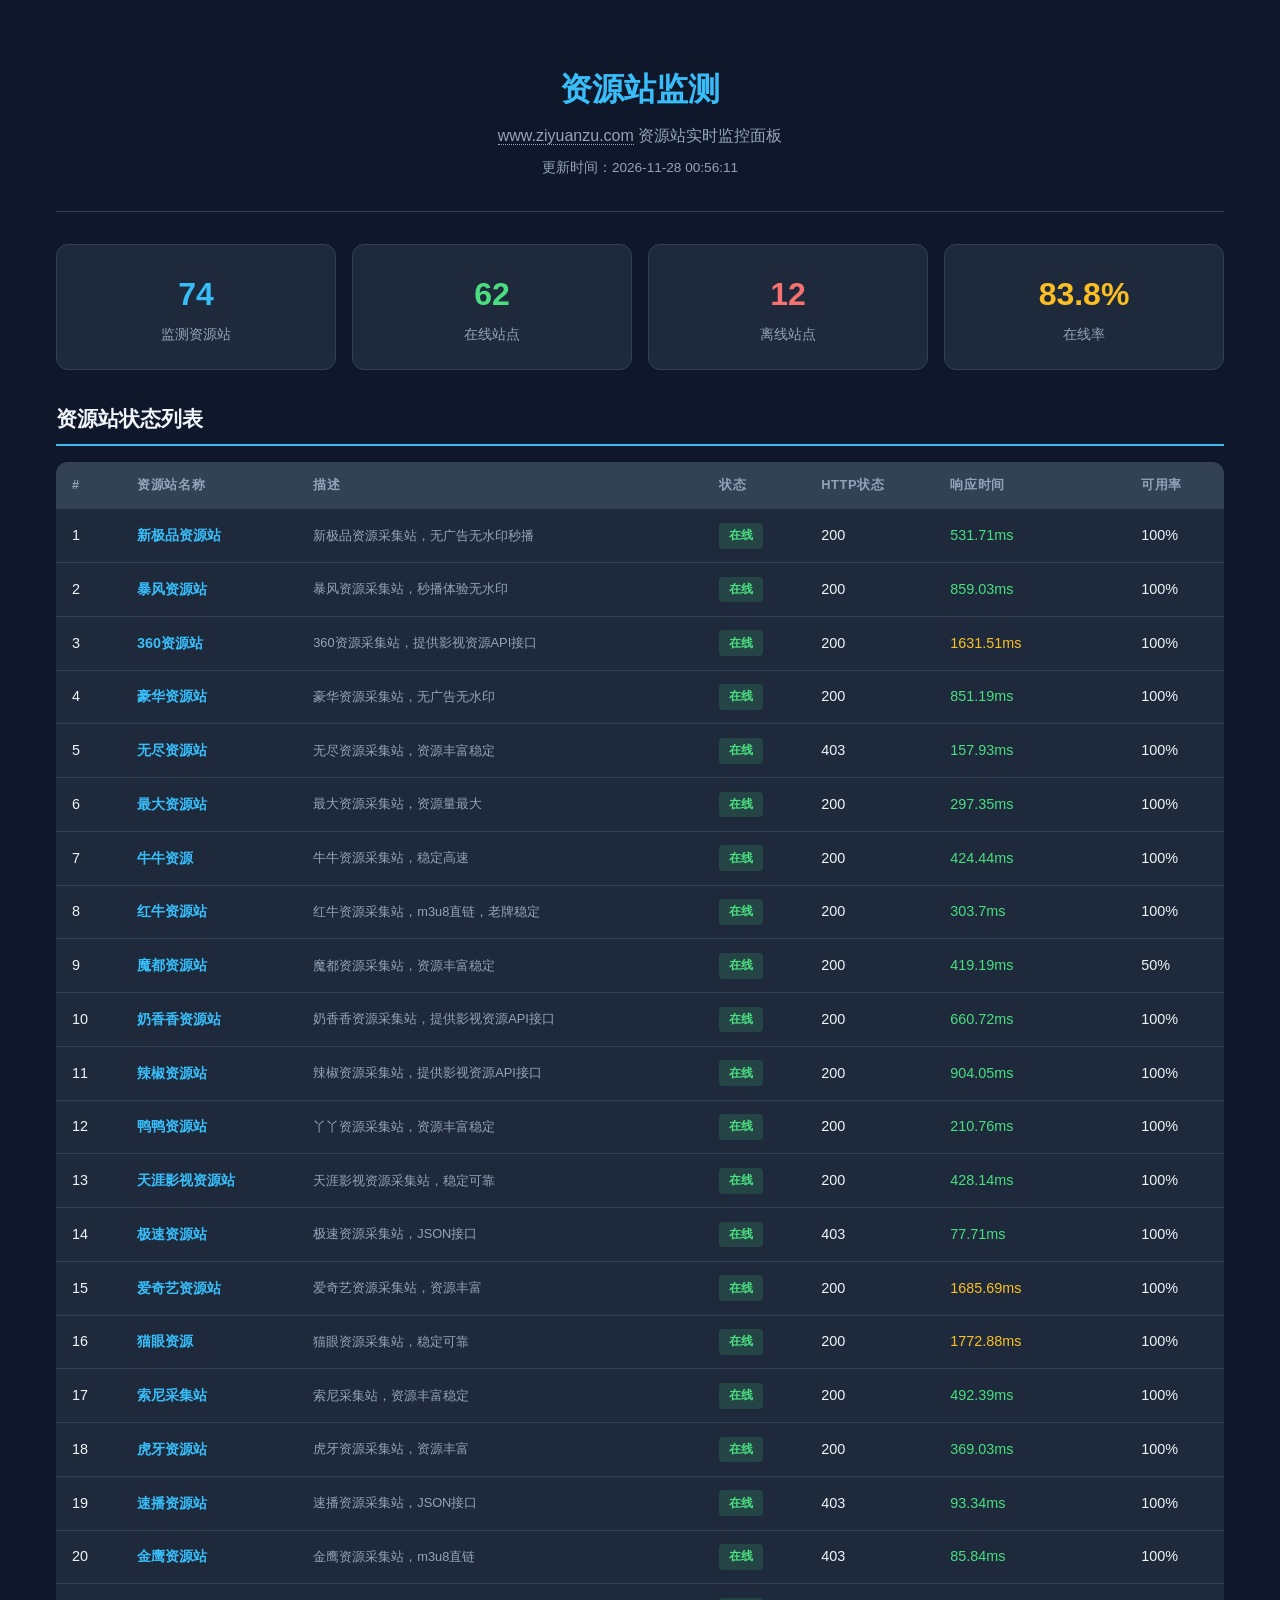
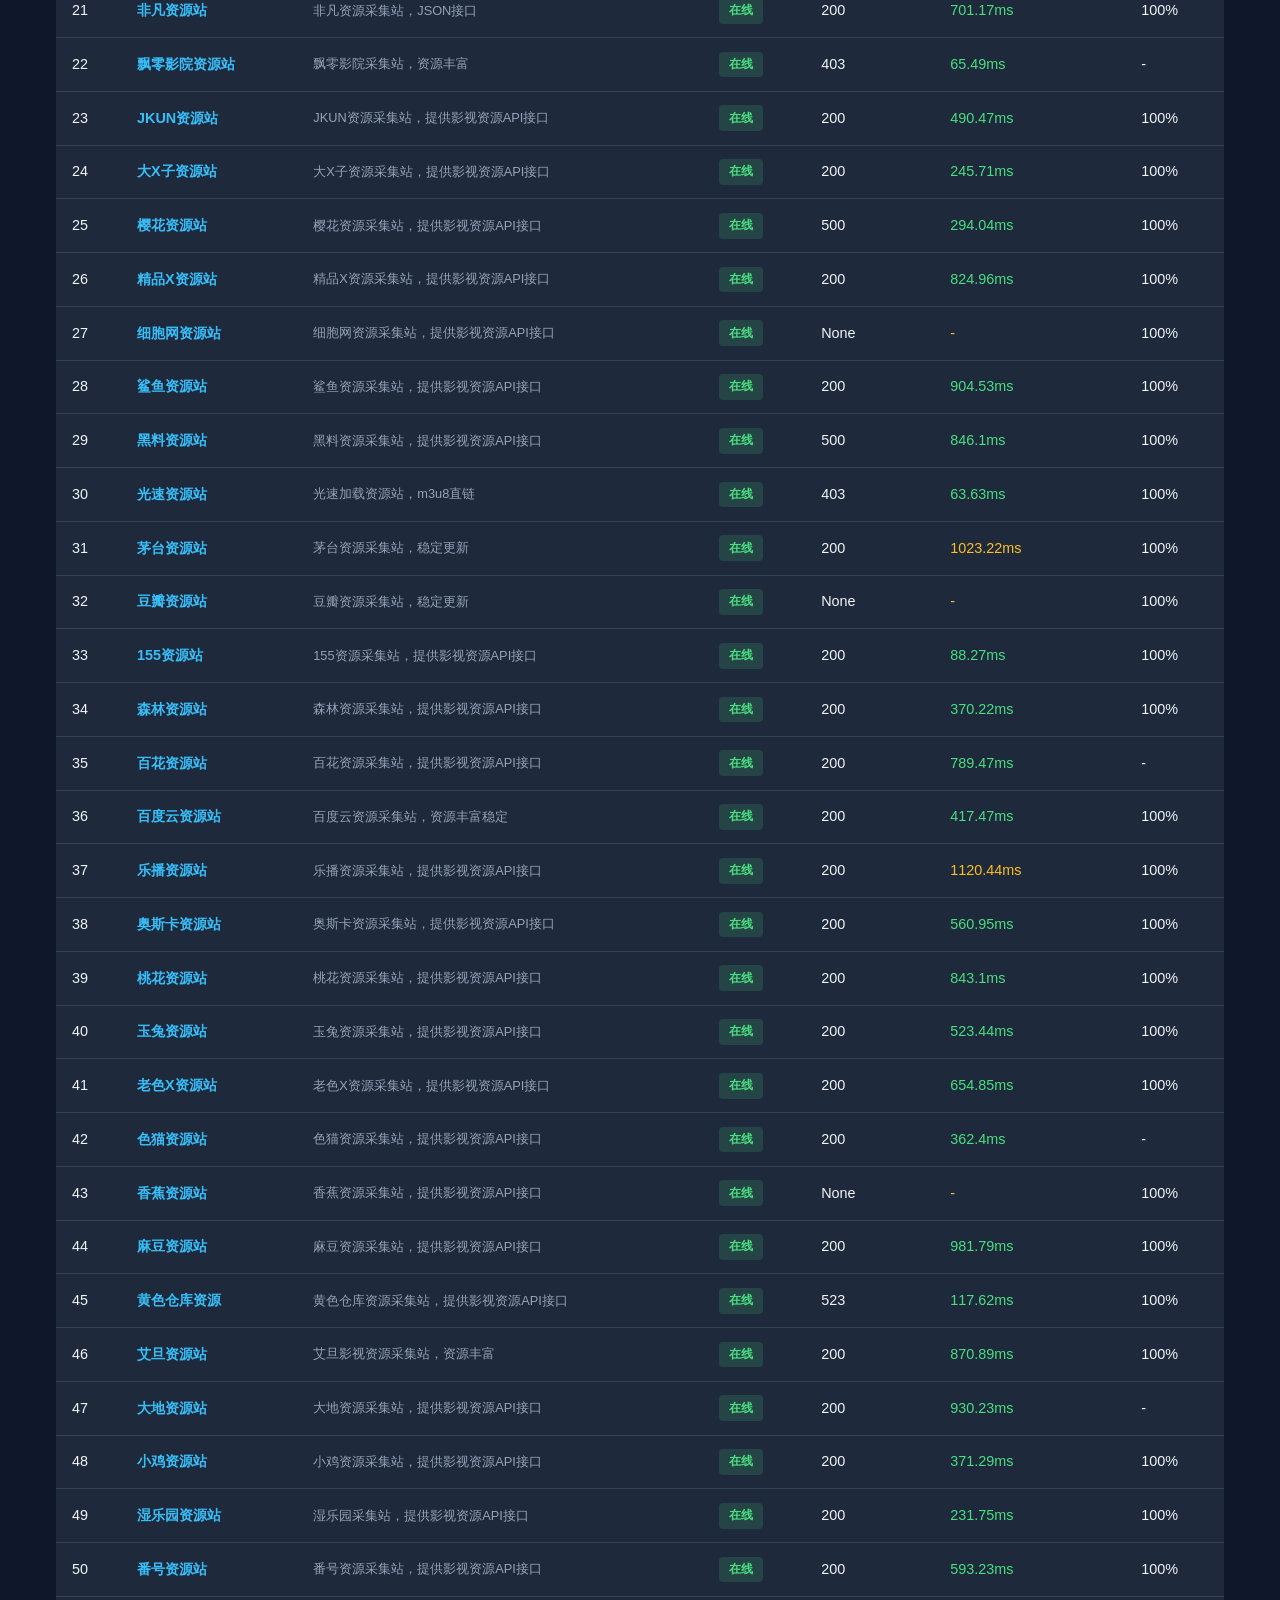
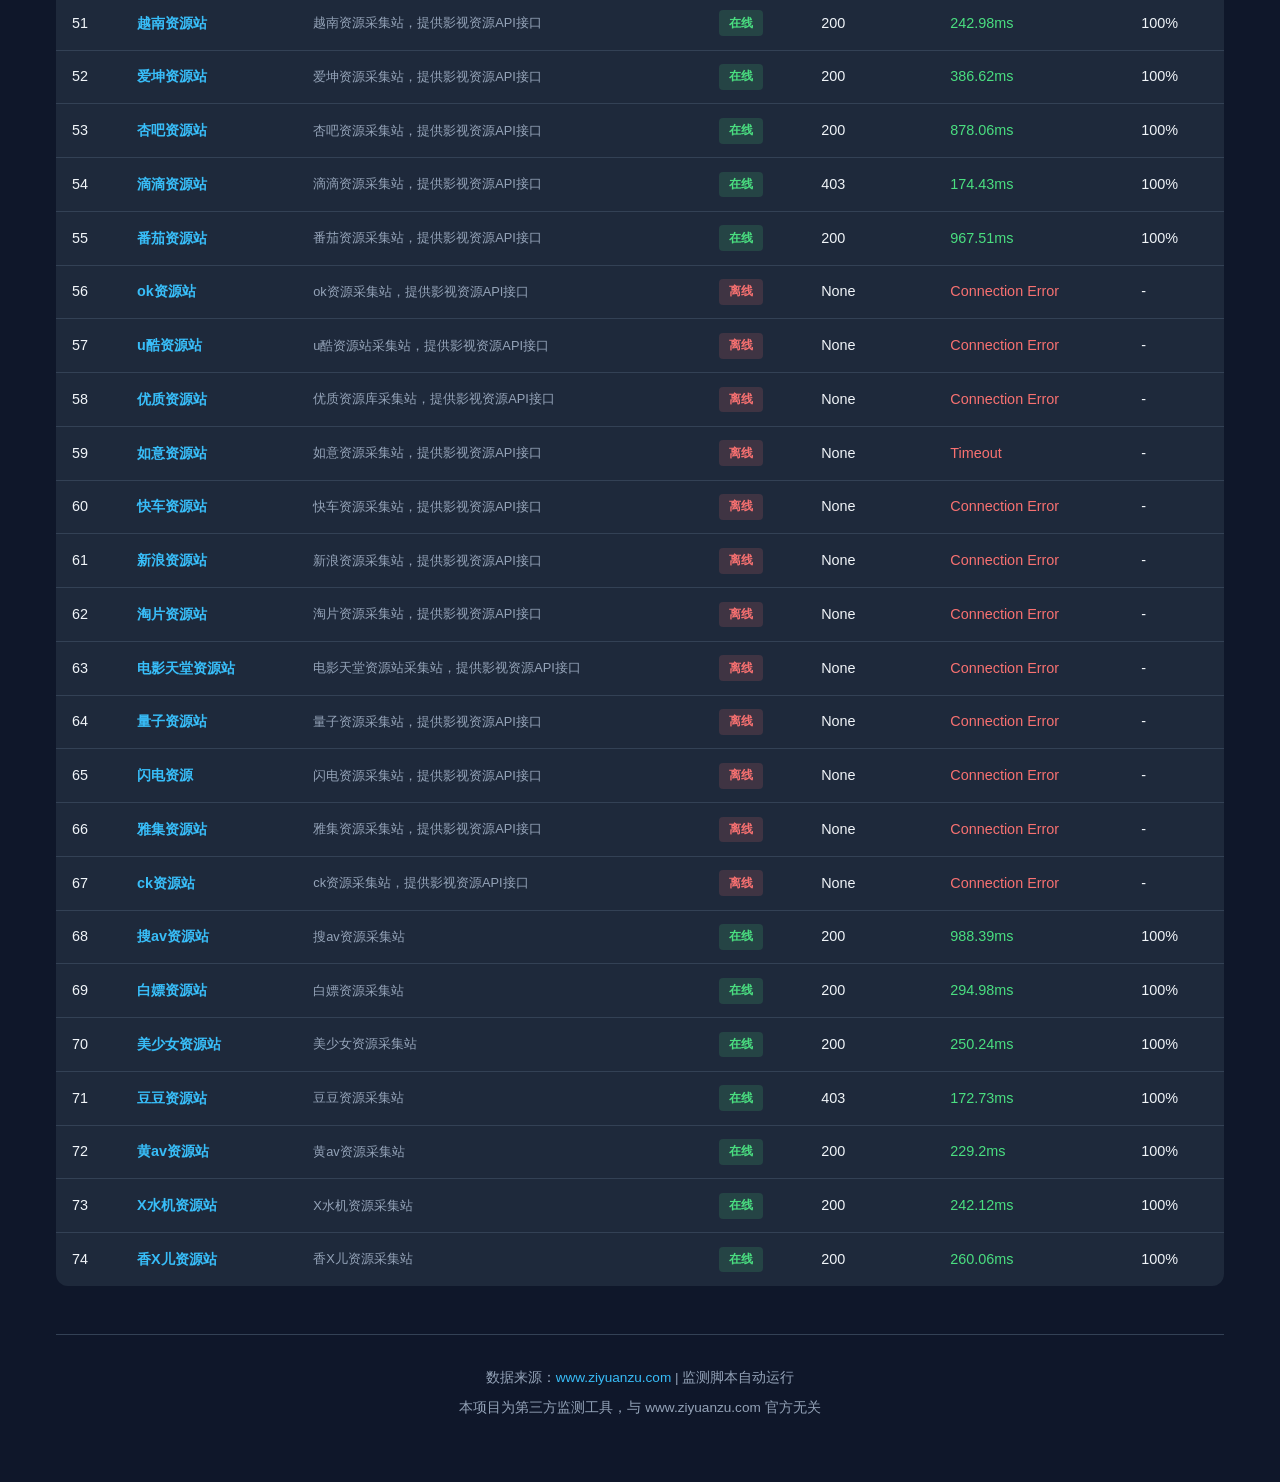
==== commit e56107a2: "📊 Update monitor data: 2026-11-28 00:56 UTC" ====
--- a/docs/index.html
+++ b/docs/index.html
@@ -4,7 +4,7 @@
 <meta charset="UTF-8">
 <meta name="viewport" content="width=device-width, initial-scale=1.0">
 <title>资源站监测 - www.ziyuanzu.com 资源站实时监控</title>
-<meta name="description" content="www.ziyuanzu.com 资源站实时监测面板，共监测74个资源站，在线62个，离线12个。更新时间：2026-11-27 15:56:06">
+<meta name="description" content="www.ziyuanzu.com 资源站实时监测面板，共监测74个资源站，在线62个，离线12个。更新时间：2026-11-28 00:56:11">
 <meta name="keywords" content="资源组, ziyuanzu, 影视资源站, 采集站监测, 资源站监控, 播放源检测">
 <style>
   :root {
@@ -56,7 +56,7 @@
 <header>
   <h1>资源站监测</h1>
   <p class="subtitle"><a href="https://www.ziyuanzu.com/" target="_blank" rel="noopener" style="color:inherit;text-decoration:none;border-bottom:1px dotted;">www.ziyuanzu.com</a> 资源站实时监控面板</p>
-  <p class="update-time">更新时间：2026-11-27 15:56:06</p>
+  <p class="update-time">更新时间：2026-11-28 00:56:11</p>
 </header>
 <div class="stats-grid">
   <div class="stat-card total"><div class="number">74</div><div class="label">监测资源站</div></div>
@@ -75,7 +75,7 @@
       <td class="resource-desc">新极品资源采集站，无广告无水印秒播</td>
       <td><span class="badge badge-online">在线</span></td>
       <td>200</td>
-      <td class="response-fast">614.69ms</td>
+      <td class="response-fast">531.71ms</td>
       <td>100%</td>
     </tr>
 
@@ -85,7 +85,7 @@
       <td class="resource-desc">暴风资源采集站，秒播体验无水印</td>
       <td><span class="badge badge-online">在线</span></td>
       <td>200</td>
-      <td class="response-slow">1115.12ms</td>
+      <td class="response-fast">859.03ms</td>
       <td>100%</td>
     </tr>
 
@@ -95,7 +95,7 @@
       <td class="resource-desc">360资源采集站，提供影视资源API接口</td>
       <td><span class="badge badge-online">在线</span></td>
       <td>200</td>
-      <td class="response-slow">1334.83ms</td>
+      <td class="response-slow">1631.51ms</td>
       <td>100%</td>
     </tr>
 
@@ -105,7 +105,7 @@
       <td class="resource-desc">豪华资源采集站，无广告无水印</td>
       <td><span class="badge badge-online">在线</span></td>
       <td>200</td>
-      <td class="response-fast">789.05ms</td>
+      <td class="response-fast">851.19ms</td>
       <td>100%</td>
     </tr>
 
@@ -115,7 +115,7 @@
       <td class="resource-desc">无尽资源采集站，资源丰富稳定</td>
       <td><span class="badge badge-online">在线</span></td>
       <td>403</td>
-      <td class="response-fast">254.63ms</td>
+      <td class="response-fast">157.93ms</td>
       <td>100%</td>
     </tr>
 
@@ -125,7 +125,7 @@
       <td class="resource-desc">最大资源采集站，资源量最大</td>
       <td><span class="badge badge-online">在线</span></td>
       <td>200</td>
-      <td class="response-fast">305.9ms</td>
+      <td class="response-fast">297.35ms</td>
       <td>100%</td>
     </tr>
 
@@ -135,7 +135,7 @@
       <td class="resource-desc">牛牛资源采集站，稳定高速</td>
       <td><span class="badge badge-online">在线</span></td>
       <td>200</td>
-      <td class="response-fast">598.61ms</td>
+      <td class="response-fast">424.44ms</td>
       <td>100%</td>
     </tr>
 
@@ -145,7 +145,7 @@
       <td class="resource-desc">红牛资源采集站，m3u8直链，老牌稳定</td>
       <td><span class="badge badge-online">在线</span></td>
       <td>200</td>
-      <td class="response-fast">316.0ms</td>
+      <td class="response-fast">303.7ms</td>
       <td>100%</td>
     </tr>
 
@@ -155,7 +155,7 @@
       <td class="resource-desc">魔都资源采集站，资源丰富稳定</td>
       <td><span class="badge badge-online">在线</span></td>
       <td>200</td>
-      <td class="response-slow">1889.92ms</td>
+      <td class="response-fast">419.19ms</td>
       <td>50%</td>
     </tr>
 
@@ -165,7 +165,7 @@
       <td class="resource-desc">奶香香资源采集站，提供影视资源API接口</td>
       <td><span class="badge badge-online">在线</span></td>
       <td>200</td>
-      <td class="response-fast">482.15ms</td>
+      <td class="response-fast">660.72ms</td>
       <td>100%</td>
     </tr>
 
@@ -175,7 +175,7 @@
       <td class="resource-desc">辣椒资源采集站，提供影视资源API接口</td>
       <td><span class="badge badge-online">在线</span></td>
       <td>200</td>
-      <td class="response-fast">916.84ms</td>
+      <td class="response-fast">904.05ms</td>
       <td>100%</td>
     </tr>
 
@@ -185,7 +185,7 @@
       <td class="resource-desc">丫丫资源采集站，资源丰富稳定</td>
       <td><span class="badge badge-online">在线</span></td>
       <td>200</td>
-      <td class="response-fast">313.88ms</td>
+      <td class="response-fast">210.76ms</td>
       <td>100%</td>
     </tr>
 
@@ -195,7 +195,7 @@
       <td class="resource-desc">天涯影视资源采集站，稳定可靠</td>
       <td><span class="badge badge-online">在线</span></td>
       <td>200</td>
-      <td class="response-fast">442.58ms</td>
+      <td class="response-fast">428.14ms</td>
       <td>100%</td>
     </tr>
 
@@ -205,7 +205,7 @@
       <td class="resource-desc">极速资源采集站，JSON接口</td>
       <td><span class="badge badge-online">在线</span></td>
       <td>403</td>
-      <td class="response-fast">102.51ms</td>
+      <td class="response-fast">77.71ms</td>
       <td>100%</td>
     </tr>
 
@@ -215,7 +215,7 @@
       <td class="resource-desc">爱奇艺资源采集站，资源丰富</td>
       <td><span class="badge badge-online">在线</span></td>
       <td>200</td>
-      <td class="response-fast">866.29ms</td>
+      <td class="response-slow">1685.69ms</td>
       <td>100%</td>
     </tr>
 
@@ -225,7 +225,7 @@
       <td class="resource-desc">猫眼资源采集站，稳定可靠</td>
       <td><span class="badge badge-online">在线</span></td>
       <td>200</td>
-      <td class="response-fast">778.13ms</td>
+      <td class="response-slow">1772.88ms</td>
       <td>100%</td>
     </tr>
 
@@ -235,7 +235,7 @@
       <td class="resource-desc">索尼采集站，资源丰富稳定</td>
       <td><span class="badge badge-online">在线</span></td>
       <td>200</td>
-      <td class="response-fast">621.97ms</td>
+      <td class="response-fast">492.39ms</td>
       <td>100%</td>
     </tr>
 
@@ -245,7 +245,7 @@
       <td class="resource-desc">虎牙资源采集站，资源丰富</td>
       <td><span class="badge badge-online">在线</span></td>
       <td>200</td>
-      <td class="response-fast">370.3ms</td>
+      <td class="response-fast">369.03ms</td>
       <td>100%</td>
     </tr>
 
@@ -255,7 +255,7 @@
       <td class="resource-desc">速播资源采集站，JSON接口</td>
       <td><span class="badge badge-online">在线</span></td>
       <td>403</td>
-      <td class="response-fast">82.21ms</td>
+      <td class="response-fast">93.34ms</td>
       <td>100%</td>
     </tr>
 
@@ -265,7 +265,7 @@
       <td class="resource-desc">金鹰资源采集站，m3u8直链</td>
       <td><span class="badge badge-online">在线</span></td>
       <td>403</td>
-      <td class="response-fast">102.48ms</td>
+      <td class="response-fast">85.84ms</td>
       <td>100%</td>
     </tr>
 
@@ -275,7 +275,7 @@
       <td class="resource-desc">非凡资源采集站，JSON接口</td>
       <td><span class="badge badge-online">在线</span></td>
       <td>200</td>
-      <td class="response-slow">1569.32ms</td>
+      <td class="response-fast">701.17ms</td>
       <td>100%</td>
     </tr>
 
@@ -285,7 +285,7 @@
       <td class="resource-desc">飘零影院采集站，资源丰富</td>
       <td><span class="badge badge-online">在线</span></td>
       <td>403</td>
-      <td class="response-fast">118.28ms</td>
+      <td class="response-fast">65.49ms</td>
       <td>-</td>
     </tr>
 
@@ -295,7 +295,7 @@
       <td class="resource-desc">JKUN资源采集站，提供影视资源API接口</td>
       <td><span class="badge badge-online">在线</span></td>
       <td>200</td>
-      <td class="response-fast">477.54ms</td>
+      <td class="response-fast">490.47ms</td>
       <td>100%</td>
     </tr>
 
@@ -305,7 +305,7 @@
       <td class="resource-desc">大X子资源采集站，提供影视资源API接口</td>
       <td><span class="badge badge-online">在线</span></td>
       <td>200</td>
-      <td class="response-fast">209.52ms</td>
+      <td class="response-fast">245.71ms</td>
       <td>100%</td>
     </tr>
 
@@ -315,7 +315,7 @@
       <td class="resource-desc">樱花资源采集站，提供影视资源API接口</td>
       <td><span class="badge badge-online">在线</span></td>
       <td>500</td>
-      <td class="response-fast">343.99ms</td>
+      <td class="response-fast">294.04ms</td>
       <td>100%</td>
     </tr>
 
@@ -325,7 +325,7 @@
       <td class="resource-desc">精品X资源采集站，提供影视资源API接口</td>
       <td><span class="badge badge-online">在线</span></td>
       <td>200</td>
-      <td class="response-fast">961.51ms</td>
+      <td class="response-fast">824.96ms</td>
       <td>100%</td>
     </tr>
 
@@ -345,7 +345,7 @@
       <td class="resource-desc">鲨鱼资源采集站，提供影视资源API接口</td>
       <td><span class="badge badge-online">在线</span></td>
       <td>200</td>
-      <td class="response-fast">851.21ms</td>
+      <td class="response-fast">904.53ms</td>
       <td>100%</td>
     </tr>
 
@@ -355,7 +355,7 @@
       <td class="resource-desc">黑料资源采集站，提供影视资源API接口</td>
       <td><span class="badge badge-online">在线</span></td>
       <td>500</td>
-      <td class="response-fast">755.26ms</td>
+      <td class="response-fast">846.1ms</td>
       <td>100%</td>
     </tr>
 
@@ -365,7 +365,7 @@
       <td class="resource-desc">光速加载资源站，m3u8直链</td>
       <td><span class="badge badge-online">在线</span></td>
       <td>403</td>
-      <td class="response-fast">114.01ms</td>
+      <td class="response-fast">63.63ms</td>
       <td>100%</td>
     </tr>
 
@@ -375,7 +375,7 @@
       <td class="resource-desc">茅台资源采集站，稳定更新</td>
       <td><span class="badge badge-online">在线</span></td>
       <td>200</td>
-      <td class="response-slow">1143.31ms</td>
+      <td class="response-slow">1023.22ms</td>
       <td>100%</td>
     </tr>
 
@@ -395,7 +395,7 @@
       <td class="resource-desc">155资源采集站，提供影视资源API接口</td>
       <td><span class="badge badge-online">在线</span></td>
       <td>200</td>
-      <td class="response-fast">120.75ms</td>
+      <td class="response-fast">88.27ms</td>
       <td>100%</td>
     </tr>
 
@@ -405,7 +405,7 @@
       <td class="resource-desc">森林资源采集站，提供影视资源API接口</td>
       <td><span class="badge badge-online">在线</span></td>
       <td>200</td>
-      <td class="response-fast">514.84ms</td>
+      <td class="response-fast">370.22ms</td>
       <td>100%</td>
     </tr>
 
@@ -415,7 +415,7 @@
       <td class="resource-desc">百花资源采集站，提供影视资源API接口</td>
       <td><span class="badge badge-online">在线</span></td>
       <td>200</td>
-      <td class="response-fast">884.82ms</td>
+      <td class="response-fast">789.47ms</td>
       <td>-</td>
     </tr>
 
@@ -425,7 +425,7 @@
       <td class="resource-desc">百度云资源采集站，资源丰富稳定</td>
       <td><span class="badge badge-online">在线</span></td>
       <td>200</td>
-      <td class="response-fast">492.08ms</td>
+      <td class="response-fast">417.47ms</td>
       <td>100%</td>
     </tr>
 
@@ -435,7 +435,7 @@
       <td class="resource-desc">乐播资源采集站，提供影视资源API接口</td>
       <td><span class="badge badge-online">在线</span></td>
       <td>200</td>
-      <td class="response-fast">434.93ms</td>
+      <td class="response-slow">1120.44ms</td>
       <td>100%</td>
     </tr>
 
@@ -445,7 +445,7 @@
       <td class="resource-desc">奥斯卡资源采集站，提供影视资源API接口</td>
       <td><span class="badge badge-online">在线</span></td>
       <td>200</td>
-      <td class="response-slow">1171.73ms</td>
+      <td class="response-fast">560.95ms</td>
       <td>100%</td>
     </tr>
 
@@ -455,7 +455,7 @@
       <td class="resource-desc">桃花资源采集站，提供影视资源API接口</td>
       <td><span class="badge badge-online">在线</span></td>
       <td>200</td>
-      <td class="response-fast">987.46ms</td>
+      <td class="response-fast">843.1ms</td>
       <td>100%</td>
     </tr>
 
@@ -465,7 +465,7 @@
       <td class="resource-desc">玉兔资源采集站，提供影视资源API接口</td>
       <td><span class="badge badge-online">在线</span></td>
       <td>200</td>
-      <td class="response-slow">3203.61ms</td>
+      <td class="response-fast">523.44ms</td>
       <td>100%</td>
     </tr>
 
@@ -475,7 +475,7 @@
       <td class="resource-desc">老色X资源采集站，提供影视资源API接口</td>
       <td><span class="badge badge-online">在线</span></td>
       <td>200</td>
-      <td class="response-slow">3086.27ms</td>
+      <td class="response-fast">654.85ms</td>
       <td>100%</td>
     </tr>
 
@@ -485,7 +485,7 @@
       <td class="resource-desc">色猫资源采集站，提供影视资源API接口</td>
       <td><span class="badge badge-online">在线</span></td>
       <td>200</td>
-      <td class="response-fast">472.56ms</td>
+      <td class="response-fast">362.4ms</td>
       <td>-</td>
     </tr>
 
@@ -505,7 +505,7 @@
       <td class="resource-desc">麻豆资源采集站，提供影视资源API接口</td>
       <td><span class="badge badge-online">在线</span></td>
       <td>200</td>
-      <td class="response-slow">1202.79ms</td>
+      <td class="response-fast">981.79ms</td>
       <td>100%</td>
     </tr>
 
@@ -514,8 +514,8 @@
       <td><a class="resource-name" href="https://www.ziyuanzu.com/source/huangsecangkuziyuan" target="_blank" rel="noopener">黄色仓库资源</a></td>
       <td class="resource-desc">黄色仓库资源采集站，提供影视资源API接口</td>
       <td><span class="badge badge-online">在线</span></td>
-      <td>200</td>
-      <td class="response-fast">167.98ms</td>
+      <td>523</td>
+      <td class="response-fast">117.62ms</td>
       <td>100%</td>
     </tr>
 
@@ -525,7 +525,7 @@
       <td class="resource-desc">艾旦影视资源采集站，资源丰富</td>
       <td><span class="badge badge-online">在线</span></td>
       <td>200</td>
-      <td class="response-slow">1800.71ms</td>
+      <td class="response-fast">870.89ms</td>
       <td>100%</td>
     </tr>
 
@@ -535,7 +535,7 @@
       <td class="resource-desc">大地资源采集站，提供影视资源API接口</td>
       <td><span class="badge badge-online">在线</span></td>
       <td>200</td>
-      <td class="response-fast">888.04ms</td>
+      <td class="response-fast">930.23ms</td>
       <td>-</td>
     </tr>
 
@@ -545,7 +545,7 @@
       <td class="resource-desc">小鸡资源采集站，提供影视资源API接口</td>
       <td><span class="badge badge-online">在线</span></td>
       <td>200</td>
-      <td class="response-fast">538.66ms</td>
+      <td class="response-fast">371.29ms</td>
       <td>100%</td>
     </tr>
 
@@ -555,7 +555,7 @@
       <td class="resource-desc">湿乐园采集站，提供影视资源API接口</td>
       <td><span class="badge badge-online">在线</span></td>
       <td>200</td>
-      <td class="response-fast">362.56ms</td>
+      <td class="response-fast">231.75ms</td>
       <td>100%</td>
     </tr>
 
@@ -565,7 +565,7 @@
       <td class="resource-desc">番号资源采集站，提供影视资源API接口</td>
       <td><span class="badge badge-online">在线</span></td>
       <td>200</td>
-      <td class="response-fast">592.22ms</td>
+      <td class="response-fast">593.23ms</td>
       <td>100%</td>
     </tr>
 
@@ -575,7 +575,7 @@
       <td class="resource-desc">越南资源采集站，提供影视资源API接口</td>
       <td><span class="badge badge-online">在线</span></td>
       <td>200</td>
-      <td class="response-fast">242.67ms</td>
+      <td class="response-fast">242.98ms</td>
       <td>100%</td>
     </tr>
 
@@ -585,7 +585,7 @@
       <td class="resource-desc">爱坤资源采集站，提供影视资源API接口</td>
       <td><span class="badge badge-online">在线</span></td>
       <td>200</td>
-      <td class="response-fast">457.71ms</td>
+      <td class="response-fast">386.62ms</td>
       <td>100%</td>
     </tr>
 
@@ -595,7 +595,7 @@
       <td class="resource-desc">杏吧资源采集站，提供影视资源API接口</td>
       <td><span class="badge badge-online">在线</span></td>
       <td>200</td>
-      <td class="response-fast">908.33ms</td>
+      <td class="response-fast">878.06ms</td>
       <td>100%</td>
     </tr>
 
@@ -605,7 +605,7 @@
       <td class="resource-desc">滴滴资源采集站，提供影视资源API接口</td>
       <td><span class="badge badge-online">在线</span></td>
       <td>403</td>
-      <td class="response-fast">180.25ms</td>
+      <td class="response-fast">174.43ms</td>
       <td>100%</td>
     </tr>
 
@@ -615,7 +615,7 @@
       <td class="resource-desc">番茄资源采集站，提供影视资源API接口</td>
       <td><span class="badge badge-online">在线</span></td>
       <td>200</td>
-      <td class="response-fast">958.82ms</td>
+      <td class="response-fast">967.51ms</td>
       <td>100%</td>
     </tr>
 
@@ -745,7 +745,7 @@
       <td class="resource-desc">搜av资源采集站</td>
       <td><span class="badge badge-online">在线</span></td>
       <td>200</td>
-      <td class="response-slow">1045.04ms</td>
+      <td class="response-fast">988.39ms</td>
       <td>100%</td>
     </tr>
 
@@ -755,7 +755,7 @@
       <td class="resource-desc">白嫖资源采集站</td>
       <td><span class="badge badge-online">在线</span></td>
       <td>200</td>
-      <td class="response-fast">272.99ms</td>
+      <td class="response-fast">294.98ms</td>
       <td>100%</td>
     </tr>
 
@@ -765,7 +765,7 @@
       <td class="resource-desc">美少女资源采集站</td>
       <td><span class="badge badge-online">在线</span></td>
       <td>200</td>
-      <td class="response-fast">277.9ms</td>
+      <td class="response-fast">250.24ms</td>
       <td>100%</td>
     </tr>
 
@@ -775,7 +775,7 @@
       <td class="resource-desc">豆豆资源采集站</td>
       <td><span class="badge badge-online">在线</span></td>
       <td>403</td>
-      <td class="response-fast">145.79ms</td>
+      <td class="response-fast">172.73ms</td>
       <td>100%</td>
     </tr>
 
@@ -785,7 +785,7 @@
       <td class="resource-desc">黄av资源采集站</td>
       <td><span class="badge badge-online">在线</span></td>
       <td>200</td>
-      <td class="response-fast">247.25ms</td>
+      <td class="response-fast">229.2ms</td>
       <td>100%</td>
     </tr>
 
@@ -795,7 +795,7 @@
       <td class="resource-desc">X水机资源采集站</td>
       <td><span class="badge badge-online">在线</span></td>
       <td>200</td>
-      <td class="response-fast">256.87ms</td>
+      <td class="response-fast">242.12ms</td>
       <td>100%</td>
     </tr>
 
@@ -805,7 +805,7 @@
       <td class="resource-desc">香X儿资源采集站</td>
       <td><span class="badge badge-online">在线</span></td>
       <td>200</td>
-      <td class="response-fast">236.64ms</td>
+      <td class="response-fast">260.06ms</td>
       <td>100%</td>
     </tr>
 
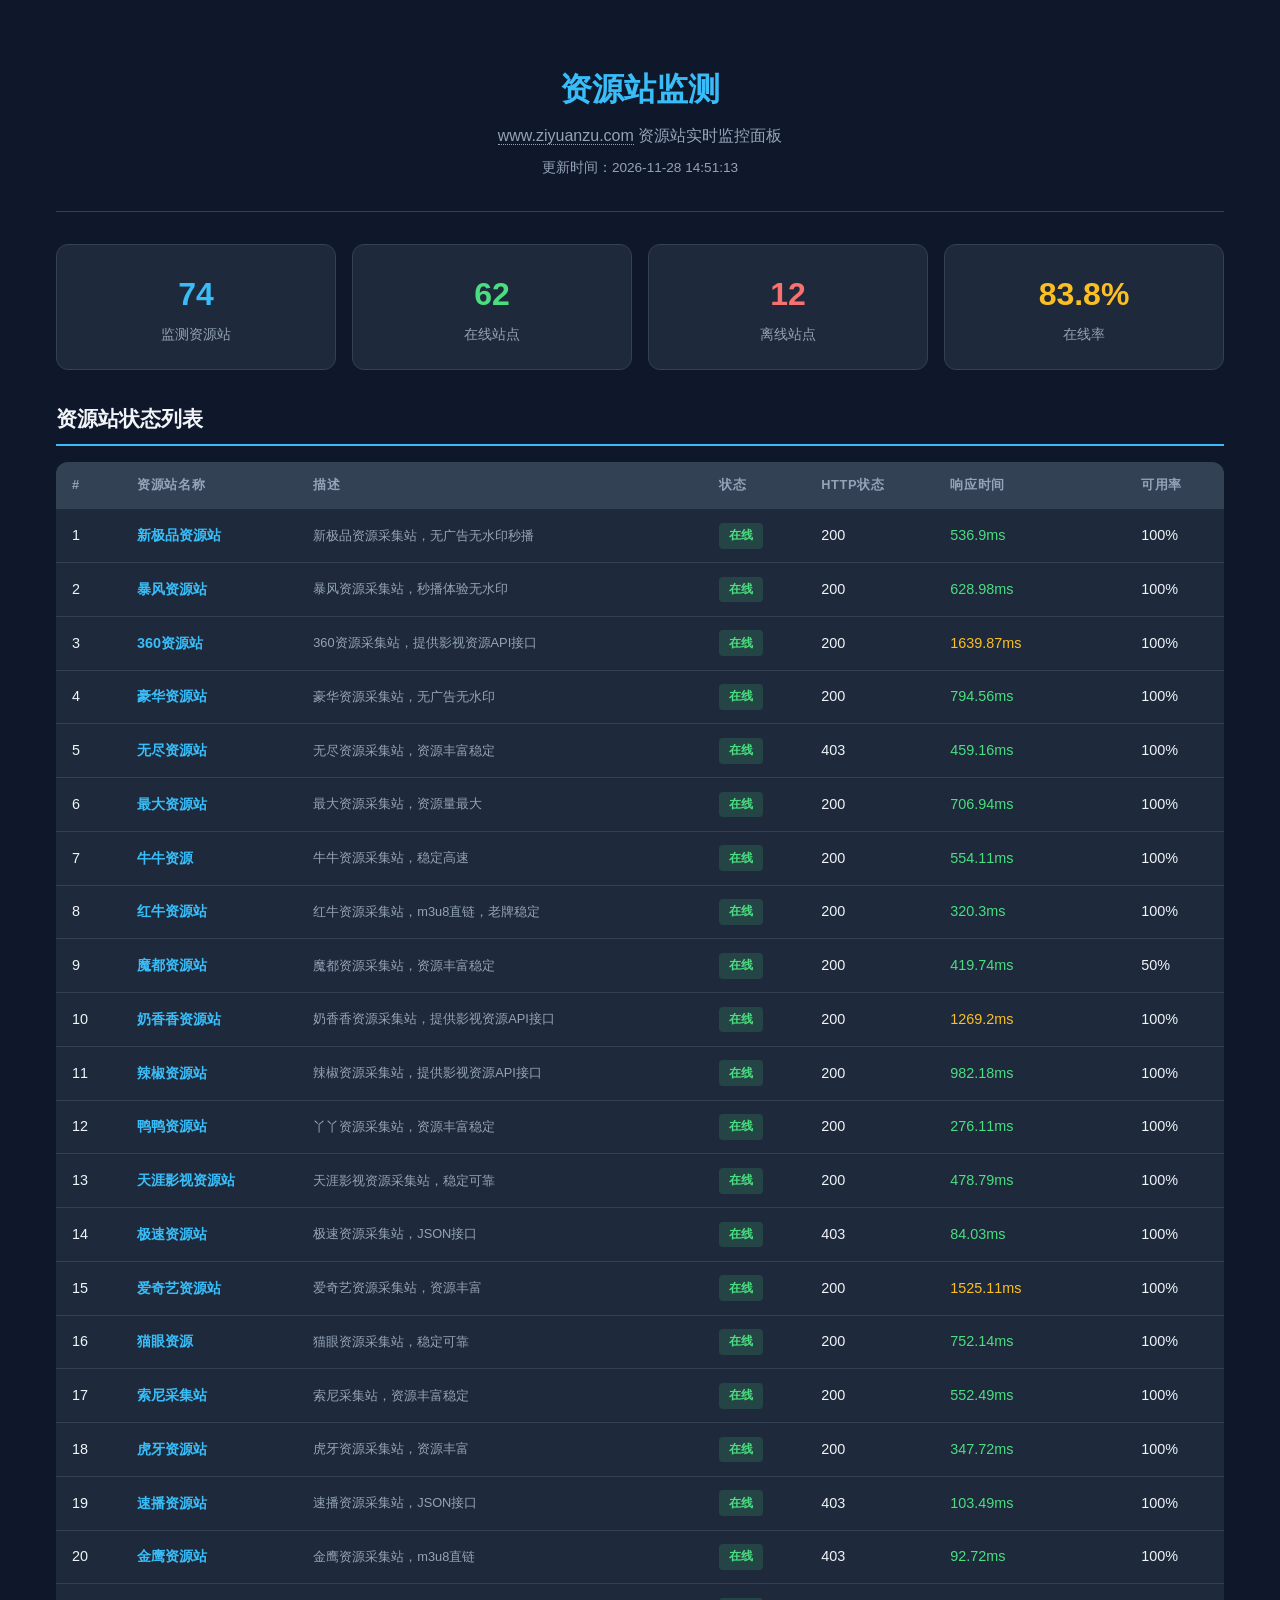
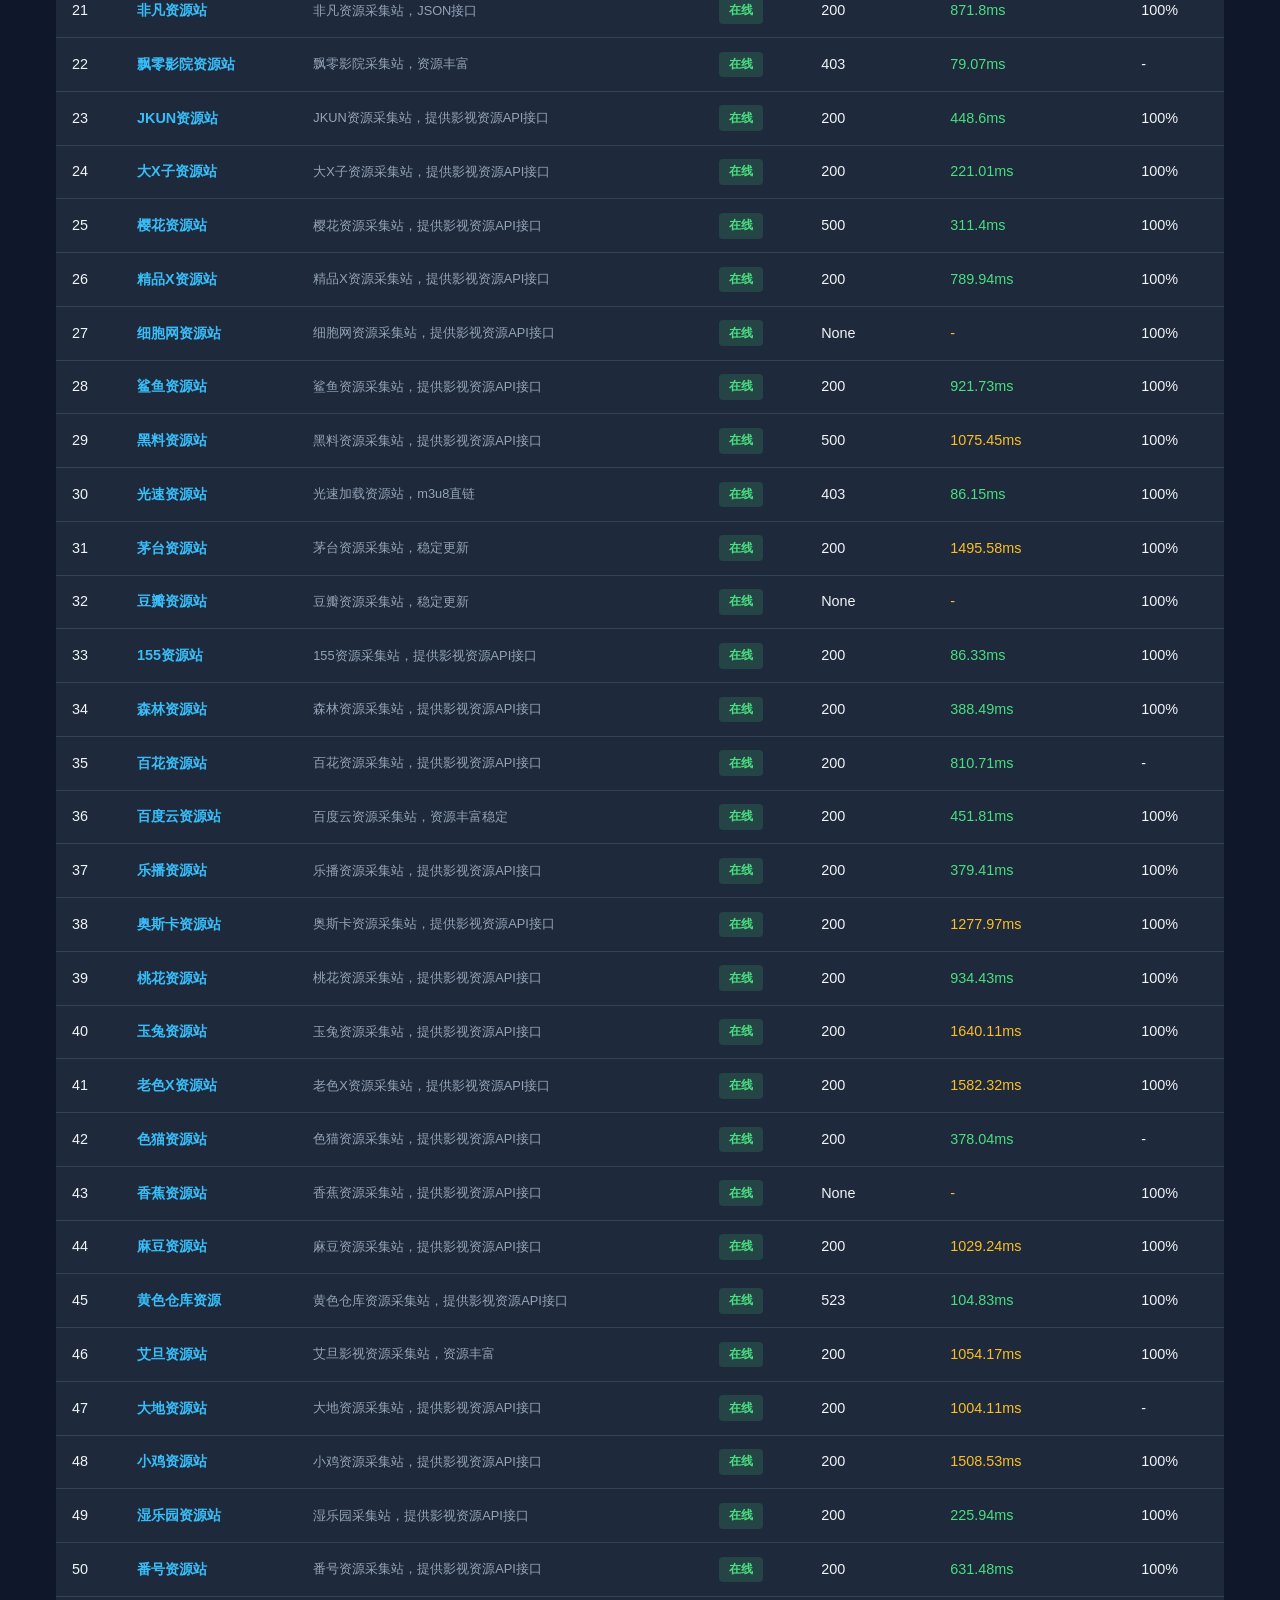
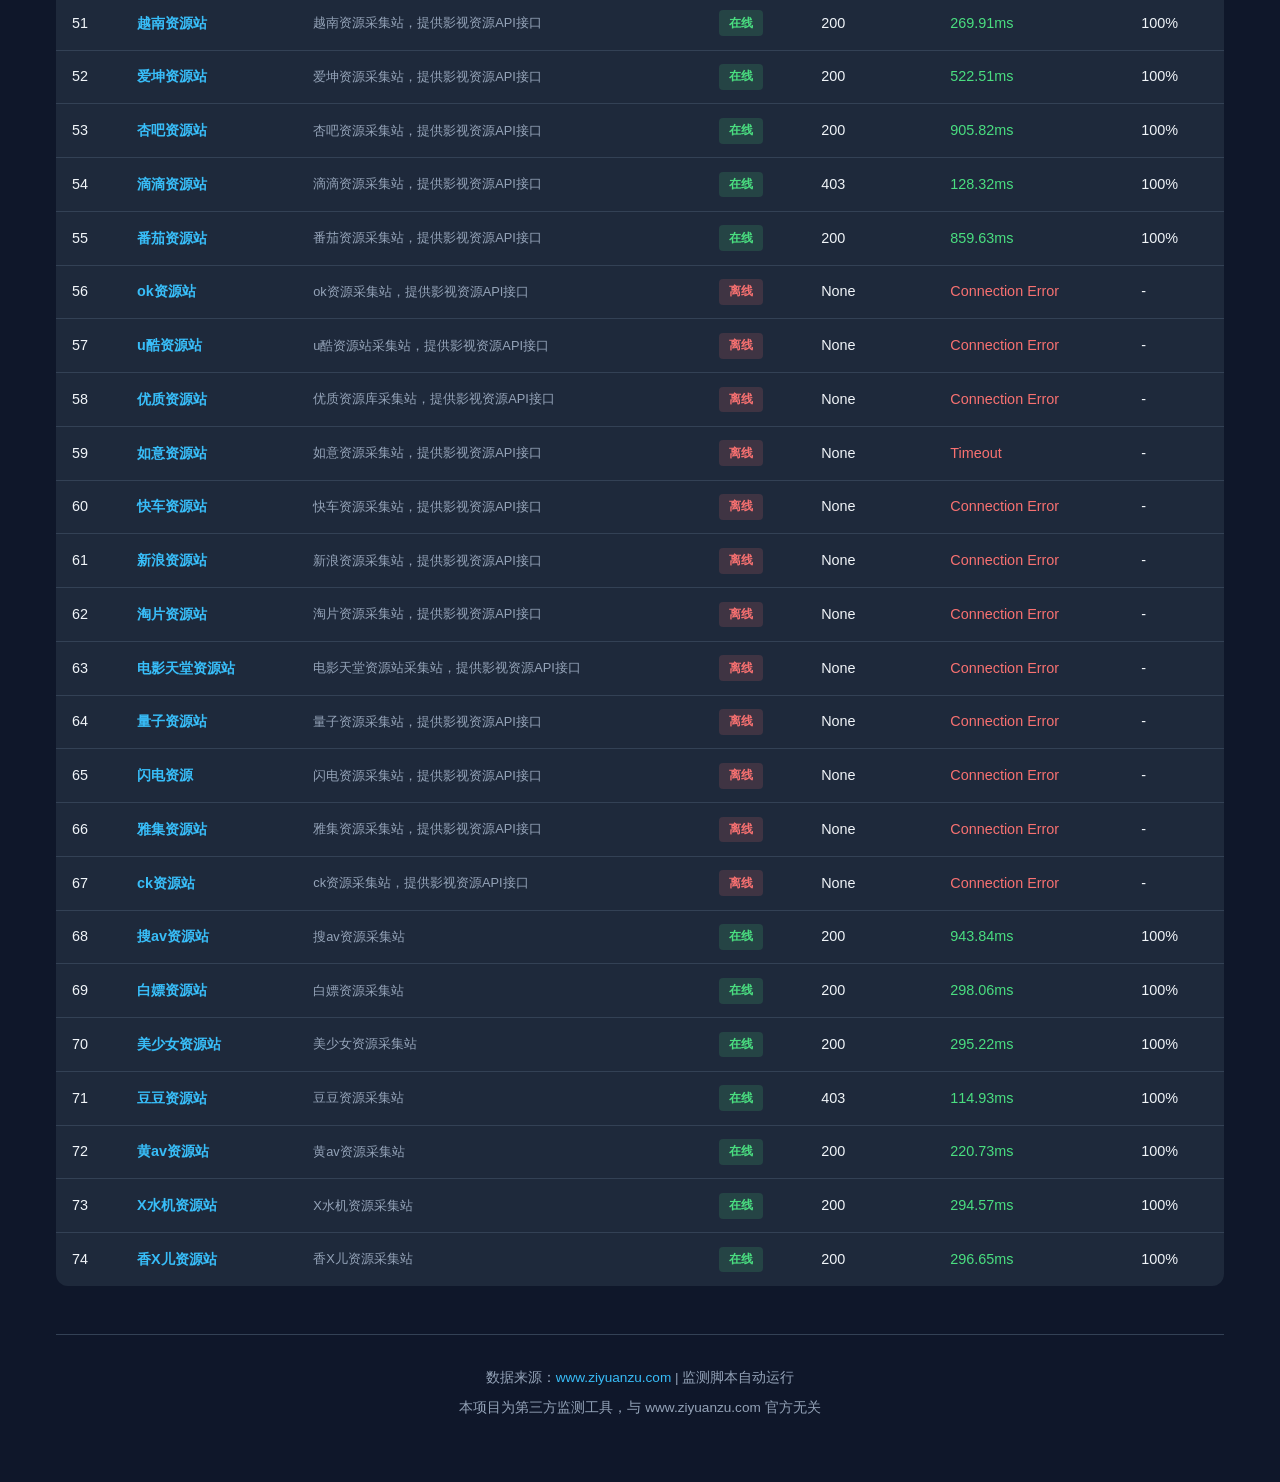
==== commit 9096dcd8: "📊 Update monitor data: 2026-11-28 14:51 UTC" ====
--- a/docs/index.html
+++ b/docs/index.html
@@ -4,7 +4,7 @@
 <meta charset="UTF-8">
 <meta name="viewport" content="width=device-width, initial-scale=1.0">
 <title>资源站监测 - www.ziyuanzu.com 资源站实时监控</title>
-<meta name="description" content="www.ziyuanzu.com 资源站实时监测面板，共监测74个资源站，在线62个，离线12个。更新时间：2026-11-28 00:56:11">
+<meta name="description" content="www.ziyuanzu.com 资源站实时监测面板，共监测74个资源站，在线62个，离线12个。更新时间：2026-11-28 14:51:13">
 <meta name="keywords" content="资源组, ziyuanzu, 影视资源站, 采集站监测, 资源站监控, 播放源检测">
 <style>
   :root {
@@ -56,7 +56,7 @@
 <header>
   <h1>资源站监测</h1>
   <p class="subtitle"><a href="https://www.ziyuanzu.com/" target="_blank" rel="noopener" style="color:inherit;text-decoration:none;border-bottom:1px dotted;">www.ziyuanzu.com</a> 资源站实时监控面板</p>
-  <p class="update-time">更新时间：2026-11-28 00:56:11</p>
+  <p class="update-time">更新时间：2026-11-28 14:51:13</p>
 </header>
 <div class="stats-grid">
   <div class="stat-card total"><div class="number">74</div><div class="label">监测资源站</div></div>
@@ -75,7 +75,7 @@
       <td class="resource-desc">新极品资源采集站，无广告无水印秒播</td>
       <td><span class="badge badge-online">在线</span></td>
       <td>200</td>
-      <td class="response-fast">531.71ms</td>
+      <td class="response-fast">536.9ms</td>
       <td>100%</td>
     </tr>
 
@@ -85,7 +85,7 @@
       <td class="resource-desc">暴风资源采集站，秒播体验无水印</td>
       <td><span class="badge badge-online">在线</span></td>
       <td>200</td>
-      <td class="response-fast">859.03ms</td>
+      <td class="response-fast">628.98ms</td>
       <td>100%</td>
     </tr>
 
@@ -95,7 +95,7 @@
       <td class="resource-desc">360资源采集站，提供影视资源API接口</td>
       <td><span class="badge badge-online">在线</span></td>
       <td>200</td>
-      <td class="response-slow">1631.51ms</td>
+      <td class="response-slow">1639.87ms</td>
       <td>100%</td>
     </tr>
 
@@ -105,7 +105,7 @@
       <td class="resource-desc">豪华资源采集站，无广告无水印</td>
       <td><span class="badge badge-online">在线</span></td>
       <td>200</td>
-      <td class="response-fast">851.19ms</td>
+      <td class="response-fast">794.56ms</td>
       <td>100%</td>
     </tr>
 
@@ -115,7 +115,7 @@
       <td class="resource-desc">无尽资源采集站，资源丰富稳定</td>
       <td><span class="badge badge-online">在线</span></td>
       <td>403</td>
-      <td class="response-fast">157.93ms</td>
+      <td class="response-fast">459.16ms</td>
       <td>100%</td>
     </tr>
 
@@ -125,7 +125,7 @@
       <td class="resource-desc">最大资源采集站，资源量最大</td>
       <td><span class="badge badge-online">在线</span></td>
       <td>200</td>
-      <td class="response-fast">297.35ms</td>
+      <td class="response-fast">706.94ms</td>
       <td>100%</td>
     </tr>
 
@@ -135,7 +135,7 @@
       <td class="resource-desc">牛牛资源采集站，稳定高速</td>
       <td><span class="badge badge-online">在线</span></td>
       <td>200</td>
-      <td class="response-fast">424.44ms</td>
+      <td class="response-fast">554.11ms</td>
       <td>100%</td>
     </tr>
 
@@ -145,7 +145,7 @@
       <td class="resource-desc">红牛资源采集站，m3u8直链，老牌稳定</td>
       <td><span class="badge badge-online">在线</span></td>
       <td>200</td>
-      <td class="response-fast">303.7ms</td>
+      <td class="response-fast">320.3ms</td>
       <td>100%</td>
     </tr>
 
@@ -155,7 +155,7 @@
       <td class="resource-desc">魔都资源采集站，资源丰富稳定</td>
       <td><span class="badge badge-online">在线</span></td>
       <td>200</td>
-      <td class="response-fast">419.19ms</td>
+      <td class="response-fast">419.74ms</td>
       <td>50%</td>
     </tr>
 
@@ -165,7 +165,7 @@
       <td class="resource-desc">奶香香资源采集站，提供影视资源API接口</td>
       <td><span class="badge badge-online">在线</span></td>
       <td>200</td>
-      <td class="response-fast">660.72ms</td>
+      <td class="response-slow">1269.2ms</td>
       <td>100%</td>
     </tr>
 
@@ -175,7 +175,7 @@
       <td class="resource-desc">辣椒资源采集站，提供影视资源API接口</td>
       <td><span class="badge badge-online">在线</span></td>
       <td>200</td>
-      <td class="response-fast">904.05ms</td>
+      <td class="response-fast">982.18ms</td>
       <td>100%</td>
     </tr>
 
@@ -185,7 +185,7 @@
       <td class="resource-desc">丫丫资源采集站，资源丰富稳定</td>
       <td><span class="badge badge-online">在线</span></td>
       <td>200</td>
-      <td class="response-fast">210.76ms</td>
+      <td class="response-fast">276.11ms</td>
       <td>100%</td>
     </tr>
 
@@ -195,7 +195,7 @@
       <td class="resource-desc">天涯影视资源采集站，稳定可靠</td>
       <td><span class="badge badge-online">在线</span></td>
       <td>200</td>
-      <td class="response-fast">428.14ms</td>
+      <td class="response-fast">478.79ms</td>
       <td>100%</td>
     </tr>
 
@@ -205,7 +205,7 @@
       <td class="resource-desc">极速资源采集站，JSON接口</td>
       <td><span class="badge badge-online">在线</span></td>
       <td>403</td>
-      <td class="response-fast">77.71ms</td>
+      <td class="response-fast">84.03ms</td>
       <td>100%</td>
     </tr>
 
@@ -215,7 +215,7 @@
       <td class="resource-desc">爱奇艺资源采集站，资源丰富</td>
       <td><span class="badge badge-online">在线</span></td>
       <td>200</td>
-      <td class="response-slow">1685.69ms</td>
+      <td class="response-slow">1525.11ms</td>
       <td>100%</td>
     </tr>
 
@@ -225,7 +225,7 @@
       <td class="resource-desc">猫眼资源采集站，稳定可靠</td>
       <td><span class="badge badge-online">在线</span></td>
       <td>200</td>
-      <td class="response-slow">1772.88ms</td>
+      <td class="response-fast">752.14ms</td>
       <td>100%</td>
     </tr>
 
@@ -235,7 +235,7 @@
       <td class="resource-desc">索尼采集站，资源丰富稳定</td>
       <td><span class="badge badge-online">在线</span></td>
       <td>200</td>
-      <td class="response-fast">492.39ms</td>
+      <td class="response-fast">552.49ms</td>
       <td>100%</td>
     </tr>
 
@@ -245,7 +245,7 @@
       <td class="resource-desc">虎牙资源采集站，资源丰富</td>
       <td><span class="badge badge-online">在线</span></td>
       <td>200</td>
-      <td class="response-fast">369.03ms</td>
+      <td class="response-fast">347.72ms</td>
       <td>100%</td>
     </tr>
 
@@ -255,7 +255,7 @@
       <td class="resource-desc">速播资源采集站，JSON接口</td>
       <td><span class="badge badge-online">在线</span></td>
       <td>403</td>
-      <td class="response-fast">93.34ms</td>
+      <td class="response-fast">103.49ms</td>
       <td>100%</td>
     </tr>
 
@@ -265,7 +265,7 @@
       <td class="resource-desc">金鹰资源采集站，m3u8直链</td>
       <td><span class="badge badge-online">在线</span></td>
       <td>403</td>
-      <td class="response-fast">85.84ms</td>
+      <td class="response-fast">92.72ms</td>
       <td>100%</td>
     </tr>
 
@@ -275,7 +275,7 @@
       <td class="resource-desc">非凡资源采集站，JSON接口</td>
       <td><span class="badge badge-online">在线</span></td>
       <td>200</td>
-      <td class="response-fast">701.17ms</td>
+      <td class="response-fast">871.8ms</td>
       <td>100%</td>
     </tr>
 
@@ -285,7 +285,7 @@
       <td class="resource-desc">飘零影院采集站，资源丰富</td>
       <td><span class="badge badge-online">在线</span></td>
       <td>403</td>
-      <td class="response-fast">65.49ms</td>
+      <td class="response-fast">79.07ms</td>
       <td>-</td>
     </tr>
 
@@ -295,7 +295,7 @@
       <td class="resource-desc">JKUN资源采集站，提供影视资源API接口</td>
       <td><span class="badge badge-online">在线</span></td>
       <td>200</td>
-      <td class="response-fast">490.47ms</td>
+      <td class="response-fast">448.6ms</td>
       <td>100%</td>
     </tr>
 
@@ -305,7 +305,7 @@
       <td class="resource-desc">大X子资源采集站，提供影视资源API接口</td>
       <td><span class="badge badge-online">在线</span></td>
       <td>200</td>
-      <td class="response-fast">245.71ms</td>
+      <td class="response-fast">221.01ms</td>
       <td>100%</td>
     </tr>
 
@@ -315,7 +315,7 @@
       <td class="resource-desc">樱花资源采集站，提供影视资源API接口</td>
       <td><span class="badge badge-online">在线</span></td>
       <td>500</td>
-      <td class="response-fast">294.04ms</td>
+      <td class="response-fast">311.4ms</td>
       <td>100%</td>
     </tr>
 
@@ -325,7 +325,7 @@
       <td class="resource-desc">精品X资源采集站，提供影视资源API接口</td>
       <td><span class="badge badge-online">在线</span></td>
       <td>200</td>
-      <td class="response-fast">824.96ms</td>
+      <td class="response-fast">789.94ms</td>
       <td>100%</td>
     </tr>
 
@@ -345,7 +345,7 @@
       <td class="resource-desc">鲨鱼资源采集站，提供影视资源API接口</td>
       <td><span class="badge badge-online">在线</span></td>
       <td>200</td>
-      <td class="response-fast">904.53ms</td>
+      <td class="response-fast">921.73ms</td>
       <td>100%</td>
     </tr>
 
@@ -355,7 +355,7 @@
       <td class="resource-desc">黑料资源采集站，提供影视资源API接口</td>
       <td><span class="badge badge-online">在线</span></td>
       <td>500</td>
-      <td class="response-fast">846.1ms</td>
+      <td class="response-slow">1075.45ms</td>
       <td>100%</td>
     </tr>
 
@@ -365,7 +365,7 @@
       <td class="resource-desc">光速加载资源站，m3u8直链</td>
       <td><span class="badge badge-online">在线</span></td>
       <td>403</td>
-      <td class="response-fast">63.63ms</td>
+      <td class="response-fast">86.15ms</td>
       <td>100%</td>
     </tr>
 
@@ -375,7 +375,7 @@
       <td class="resource-desc">茅台资源采集站，稳定更新</td>
       <td><span class="badge badge-online">在线</span></td>
       <td>200</td>
-      <td class="response-slow">1023.22ms</td>
+      <td class="response-slow">1495.58ms</td>
       <td>100%</td>
     </tr>
 
@@ -395,7 +395,7 @@
       <td class="resource-desc">155资源采集站，提供影视资源API接口</td>
       <td><span class="badge badge-online">在线</span></td>
       <td>200</td>
-      <td class="response-fast">88.27ms</td>
+      <td class="response-fast">86.33ms</td>
       <td>100%</td>
     </tr>
 
@@ -405,7 +405,7 @@
       <td class="resource-desc">森林资源采集站，提供影视资源API接口</td>
       <td><span class="badge badge-online">在线</span></td>
       <td>200</td>
-      <td class="response-fast">370.22ms</td>
+      <td class="response-fast">388.49ms</td>
       <td>100%</td>
     </tr>
 
@@ -415,7 +415,7 @@
       <td class="resource-desc">百花资源采集站，提供影视资源API接口</td>
       <td><span class="badge badge-online">在线</span></td>
       <td>200</td>
-      <td class="response-fast">789.47ms</td>
+      <td class="response-fast">810.71ms</td>
       <td>-</td>
     </tr>
 
@@ -425,7 +425,7 @@
       <td class="resource-desc">百度云资源采集站，资源丰富稳定</td>
       <td><span class="badge badge-online">在线</span></td>
       <td>200</td>
-      <td class="response-fast">417.47ms</td>
+      <td class="response-fast">451.81ms</td>
       <td>100%</td>
     </tr>
 
@@ -435,7 +435,7 @@
       <td class="resource-desc">乐播资源采集站，提供影视资源API接口</td>
       <td><span class="badge badge-online">在线</span></td>
       <td>200</td>
-      <td class="response-slow">1120.44ms</td>
+      <td class="response-fast">379.41ms</td>
       <td>100%</td>
     </tr>
 
@@ -445,7 +445,7 @@
       <td class="resource-desc">奥斯卡资源采集站，提供影视资源API接口</td>
       <td><span class="badge badge-online">在线</span></td>
       <td>200</td>
-      <td class="response-fast">560.95ms</td>
+      <td class="response-slow">1277.97ms</td>
       <td>100%</td>
     </tr>
 
@@ -455,7 +455,7 @@
       <td class="resource-desc">桃花资源采集站，提供影视资源API接口</td>
       <td><span class="badge badge-online">在线</span></td>
       <td>200</td>
-      <td class="response-fast">843.1ms</td>
+      <td class="response-fast">934.43ms</td>
       <td>100%</td>
     </tr>
 
@@ -465,7 +465,7 @@
       <td class="resource-desc">玉兔资源采集站，提供影视资源API接口</td>
       <td><span class="badge badge-online">在线</span></td>
       <td>200</td>
-      <td class="response-fast">523.44ms</td>
+      <td class="response-slow">1640.11ms</td>
       <td>100%</td>
     </tr>
 
@@ -475,7 +475,7 @@
       <td class="resource-desc">老色X资源采集站，提供影视资源API接口</td>
       <td><span class="badge badge-online">在线</span></td>
       <td>200</td>
-      <td class="response-fast">654.85ms</td>
+      <td class="response-slow">1582.32ms</td>
       <td>100%</td>
     </tr>
 
@@ -485,7 +485,7 @@
       <td class="resource-desc">色猫资源采集站，提供影视资源API接口</td>
       <td><span class="badge badge-online">在线</span></td>
       <td>200</td>
-      <td class="response-fast">362.4ms</td>
+      <td class="response-fast">378.04ms</td>
       <td>-</td>
     </tr>
 
@@ -505,7 +505,7 @@
       <td class="resource-desc">麻豆资源采集站，提供影视资源API接口</td>
       <td><span class="badge badge-online">在线</span></td>
       <td>200</td>
-      <td class="response-fast">981.79ms</td>
+      <td class="response-slow">1029.24ms</td>
       <td>100%</td>
     </tr>
 
@@ -515,7 +515,7 @@
       <td class="resource-desc">黄色仓库资源采集站，提供影视资源API接口</td>
       <td><span class="badge badge-online">在线</span></td>
       <td>523</td>
-      <td class="response-fast">117.62ms</td>
+      <td class="response-fast">104.83ms</td>
       <td>100%</td>
     </tr>
 
@@ -525,7 +525,7 @@
       <td class="resource-desc">艾旦影视资源采集站，资源丰富</td>
       <td><span class="badge badge-online">在线</span></td>
       <td>200</td>
-      <td class="response-fast">870.89ms</td>
+      <td class="response-slow">1054.17ms</td>
       <td>100%</td>
     </tr>
 
@@ -535,7 +535,7 @@
       <td class="resource-desc">大地资源采集站，提供影视资源API接口</td>
       <td><span class="badge badge-online">在线</span></td>
       <td>200</td>
-      <td class="response-fast">930.23ms</td>
+      <td class="response-slow">1004.11ms</td>
       <td>-</td>
     </tr>
 
@@ -545,7 +545,7 @@
       <td class="resource-desc">小鸡资源采集站，提供影视资源API接口</td>
       <td><span class="badge badge-online">在线</span></td>
       <td>200</td>
-      <td class="response-fast">371.29ms</td>
+      <td class="response-slow">1508.53ms</td>
       <td>100%</td>
     </tr>
 
@@ -555,7 +555,7 @@
       <td class="resource-desc">湿乐园采集站，提供影视资源API接口</td>
       <td><span class="badge badge-online">在线</span></td>
       <td>200</td>
-      <td class="response-fast">231.75ms</td>
+      <td class="response-fast">225.94ms</td>
       <td>100%</td>
     </tr>
 
@@ -565,7 +565,7 @@
       <td class="resource-desc">番号资源采集站，提供影视资源API接口</td>
       <td><span class="badge badge-online">在线</span></td>
       <td>200</td>
-      <td class="response-fast">593.23ms</td>
+      <td class="response-fast">631.48ms</td>
       <td>100%</td>
     </tr>
 
@@ -575,7 +575,7 @@
       <td class="resource-desc">越南资源采集站，提供影视资源API接口</td>
       <td><span class="badge badge-online">在线</span></td>
       <td>200</td>
-      <td class="response-fast">242.98ms</td>
+      <td class="response-fast">269.91ms</td>
       <td>100%</td>
     </tr>
 
@@ -585,7 +585,7 @@
       <td class="resource-desc">爱坤资源采集站，提供影视资源API接口</td>
       <td><span class="badge badge-online">在线</span></td>
       <td>200</td>
-      <td class="response-fast">386.62ms</td>
+      <td class="response-fast">522.51ms</td>
       <td>100%</td>
     </tr>
 
@@ -595,7 +595,7 @@
       <td class="resource-desc">杏吧资源采集站，提供影视资源API接口</td>
       <td><span class="badge badge-online">在线</span></td>
       <td>200</td>
-      <td class="response-fast">878.06ms</td>
+      <td class="response-fast">905.82ms</td>
       <td>100%</td>
     </tr>
 
@@ -605,7 +605,7 @@
       <td class="resource-desc">滴滴资源采集站，提供影视资源API接口</td>
       <td><span class="badge badge-online">在线</span></td>
       <td>403</td>
-      <td class="response-fast">174.43ms</td>
+      <td class="response-fast">128.32ms</td>
       <td>100%</td>
     </tr>
 
@@ -615,7 +615,7 @@
       <td class="resource-desc">番茄资源采集站，提供影视资源API接口</td>
       <td><span class="badge badge-online">在线</span></td>
       <td>200</td>
-      <td class="response-fast">967.51ms</td>
+      <td class="response-fast">859.63ms</td>
       <td>100%</td>
     </tr>
 
@@ -745,7 +745,7 @@
       <td class="resource-desc">搜av资源采集站</td>
       <td><span class="badge badge-online">在线</span></td>
       <td>200</td>
-      <td class="response-fast">988.39ms</td>
+      <td class="response-fast">943.84ms</td>
       <td>100%</td>
     </tr>
 
@@ -755,7 +755,7 @@
       <td class="resource-desc">白嫖资源采集站</td>
       <td><span class="badge badge-online">在线</span></td>
       <td>200</td>
-      <td class="response-fast">294.98ms</td>
+      <td class="response-fast">298.06ms</td>
       <td>100%</td>
     </tr>
 
@@ -765,7 +765,7 @@
       <td class="resource-desc">美少女资源采集站</td>
       <td><span class="badge badge-online">在线</span></td>
       <td>200</td>
-      <td class="response-fast">250.24ms</td>
+      <td class="response-fast">295.22ms</td>
       <td>100%</td>
     </tr>
 
@@ -775,7 +775,7 @@
       <td class="resource-desc">豆豆资源采集站</td>
       <td><span class="badge badge-online">在线</span></td>
       <td>403</td>
-      <td class="response-fast">172.73ms</td>
+      <td class="response-fast">114.93ms</td>
       <td>100%</td>
     </tr>
 
@@ -785,7 +785,7 @@
       <td class="resource-desc">黄av资源采集站</td>
       <td><span class="badge badge-online">在线</span></td>
       <td>200</td>
-      <td class="response-fast">229.2ms</td>
+      <td class="response-fast">220.73ms</td>
       <td>100%</td>
     </tr>
 
@@ -795,7 +795,7 @@
       <td class="resource-desc">X水机资源采集站</td>
       <td><span class="badge badge-online">在线</span></td>
       <td>200</td>
-      <td class="response-fast">242.12ms</td>
+      <td class="response-fast">294.57ms</td>
       <td>100%</td>
     </tr>
 
@@ -805,7 +805,7 @@
       <td class="resource-desc">香X儿资源采集站</td>
       <td><span class="badge badge-online">在线</span></td>
       <td>200</td>
-      <td class="response-fast">260.06ms</td>
+      <td class="response-fast">296.65ms</td>
       <td>100%</td>
     </tr>
 
